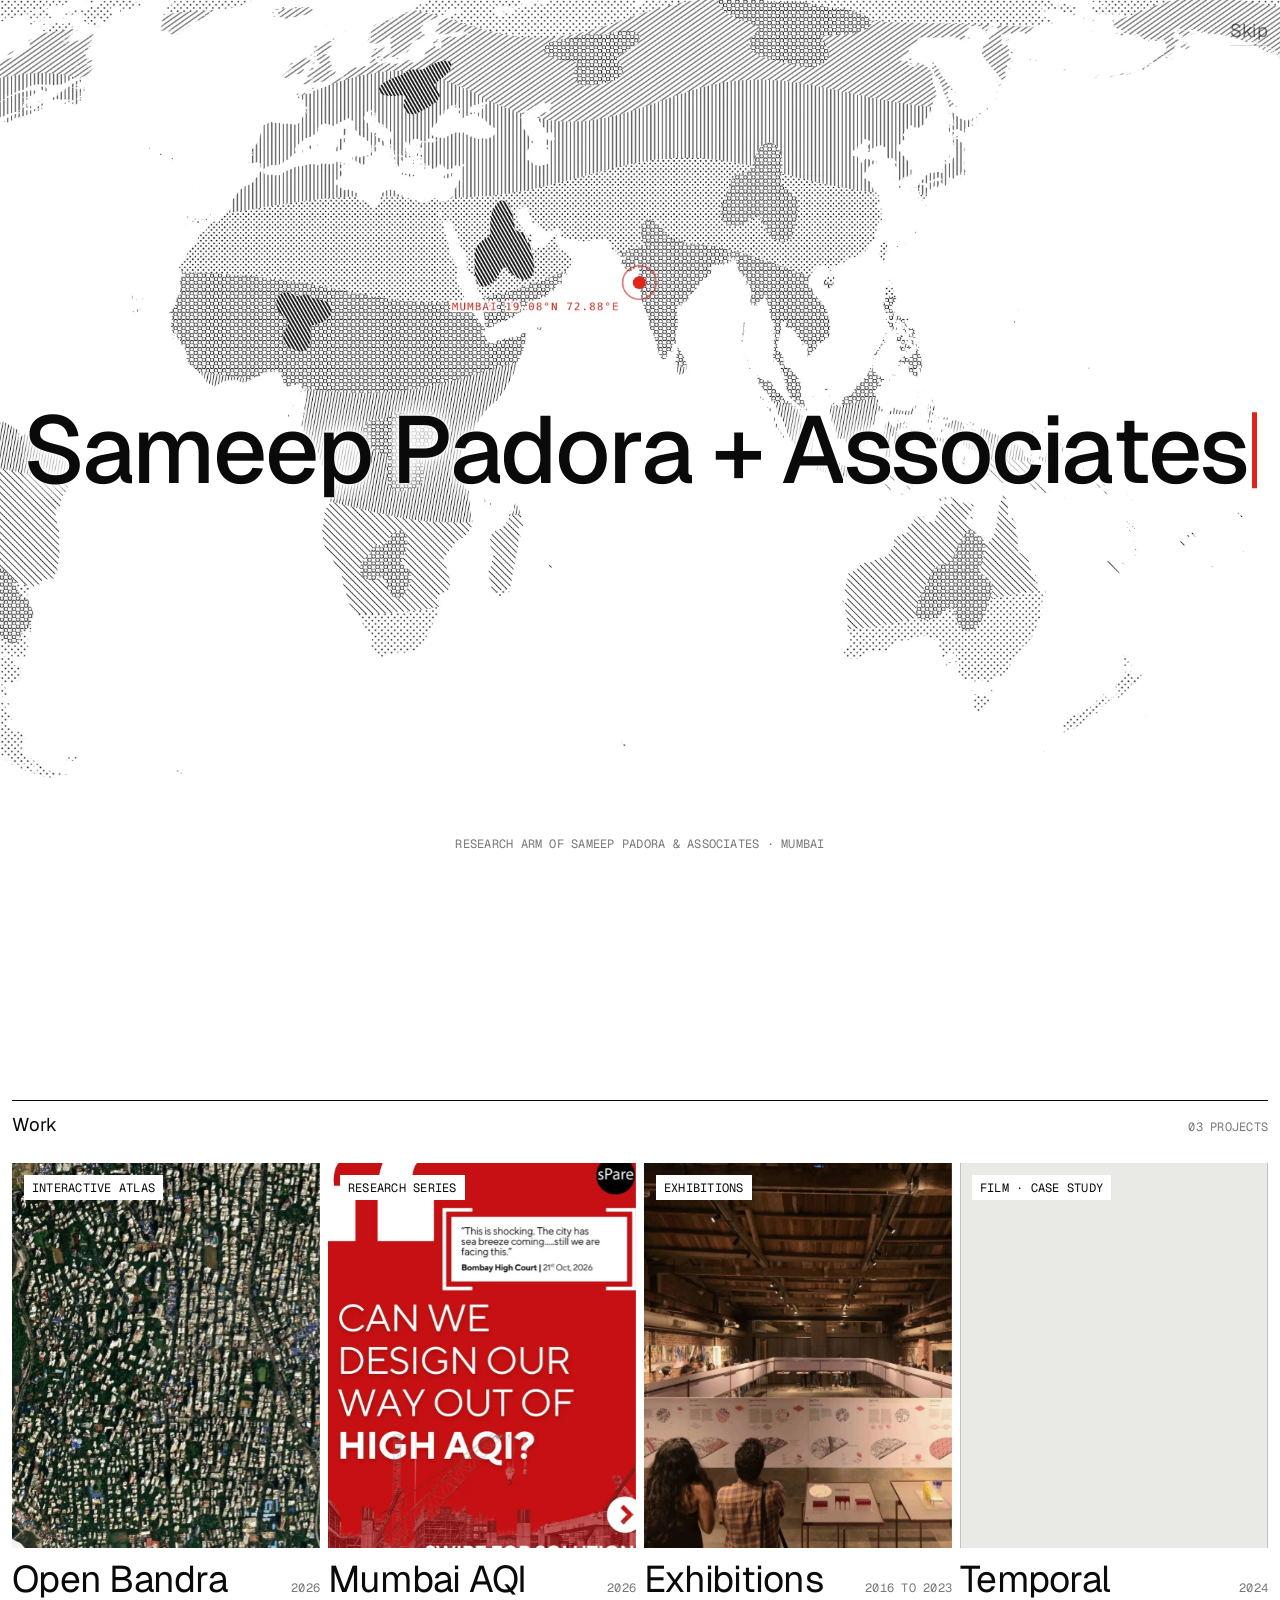
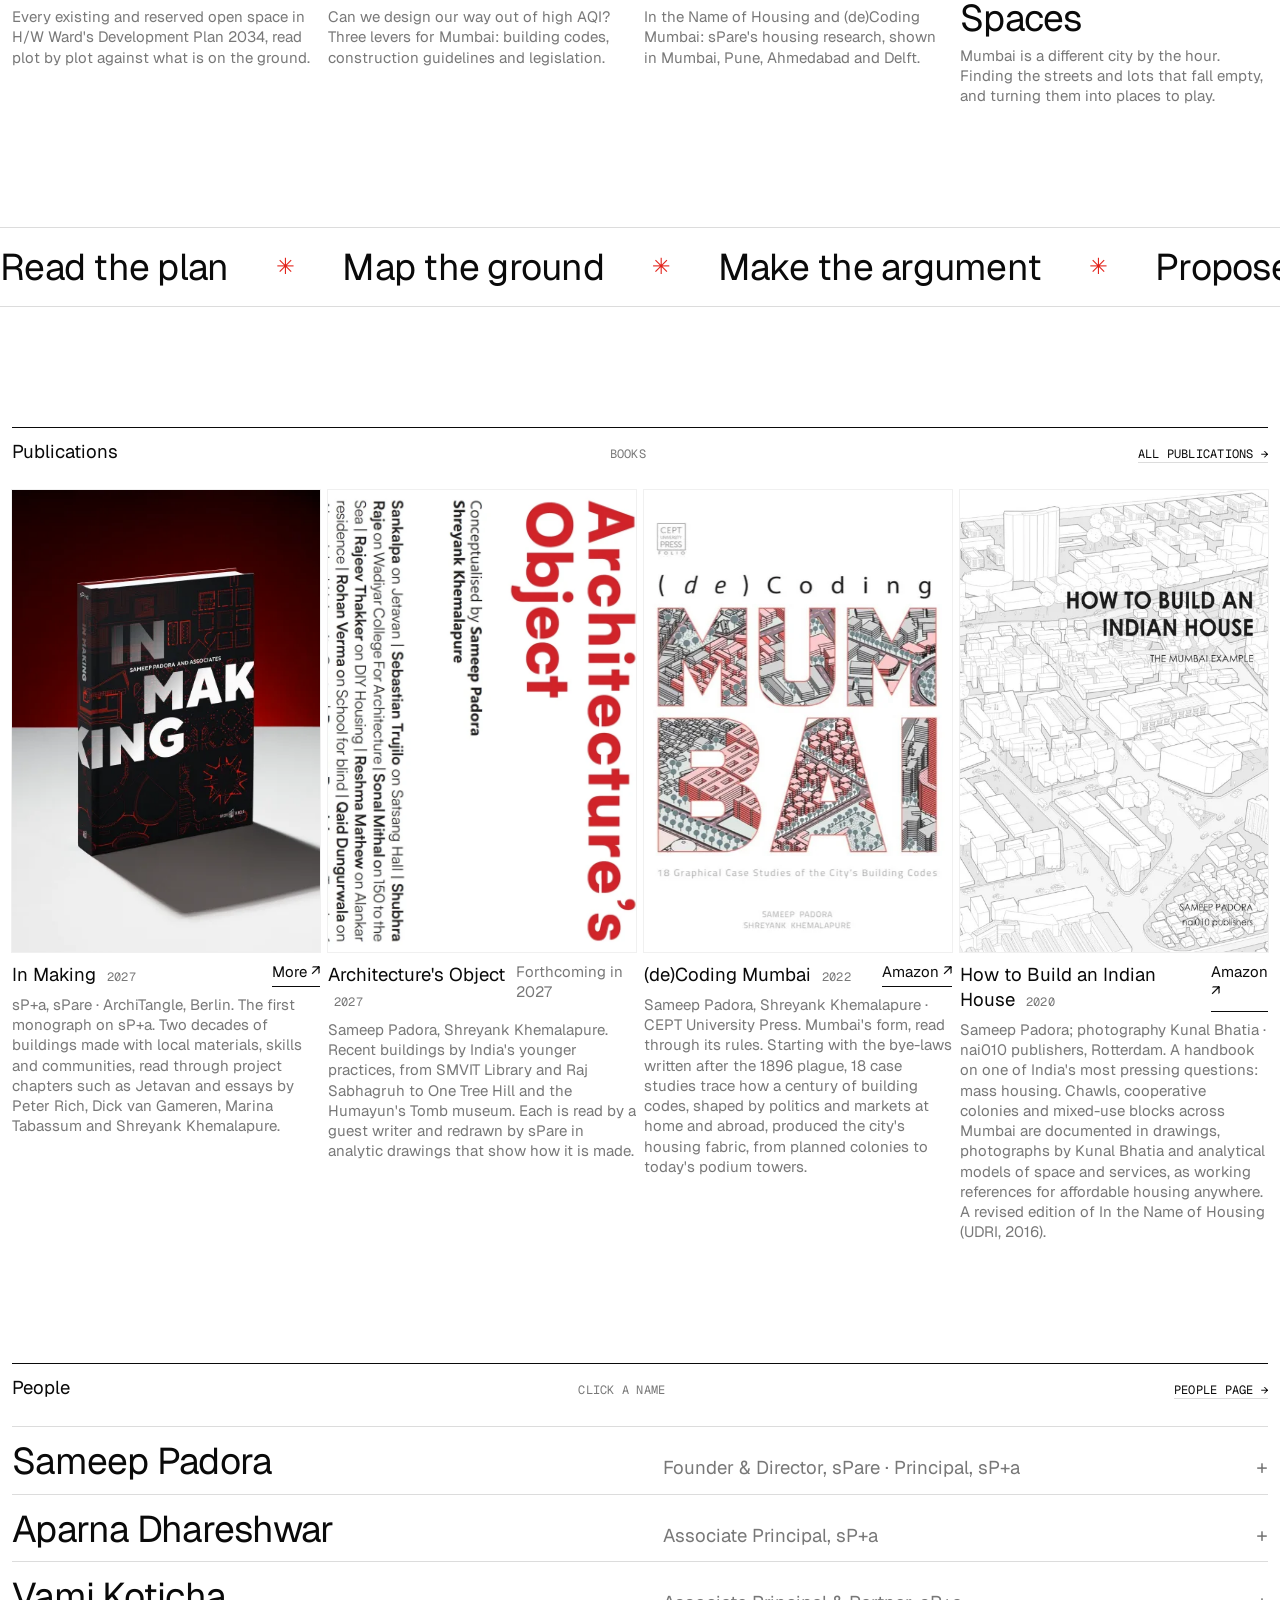
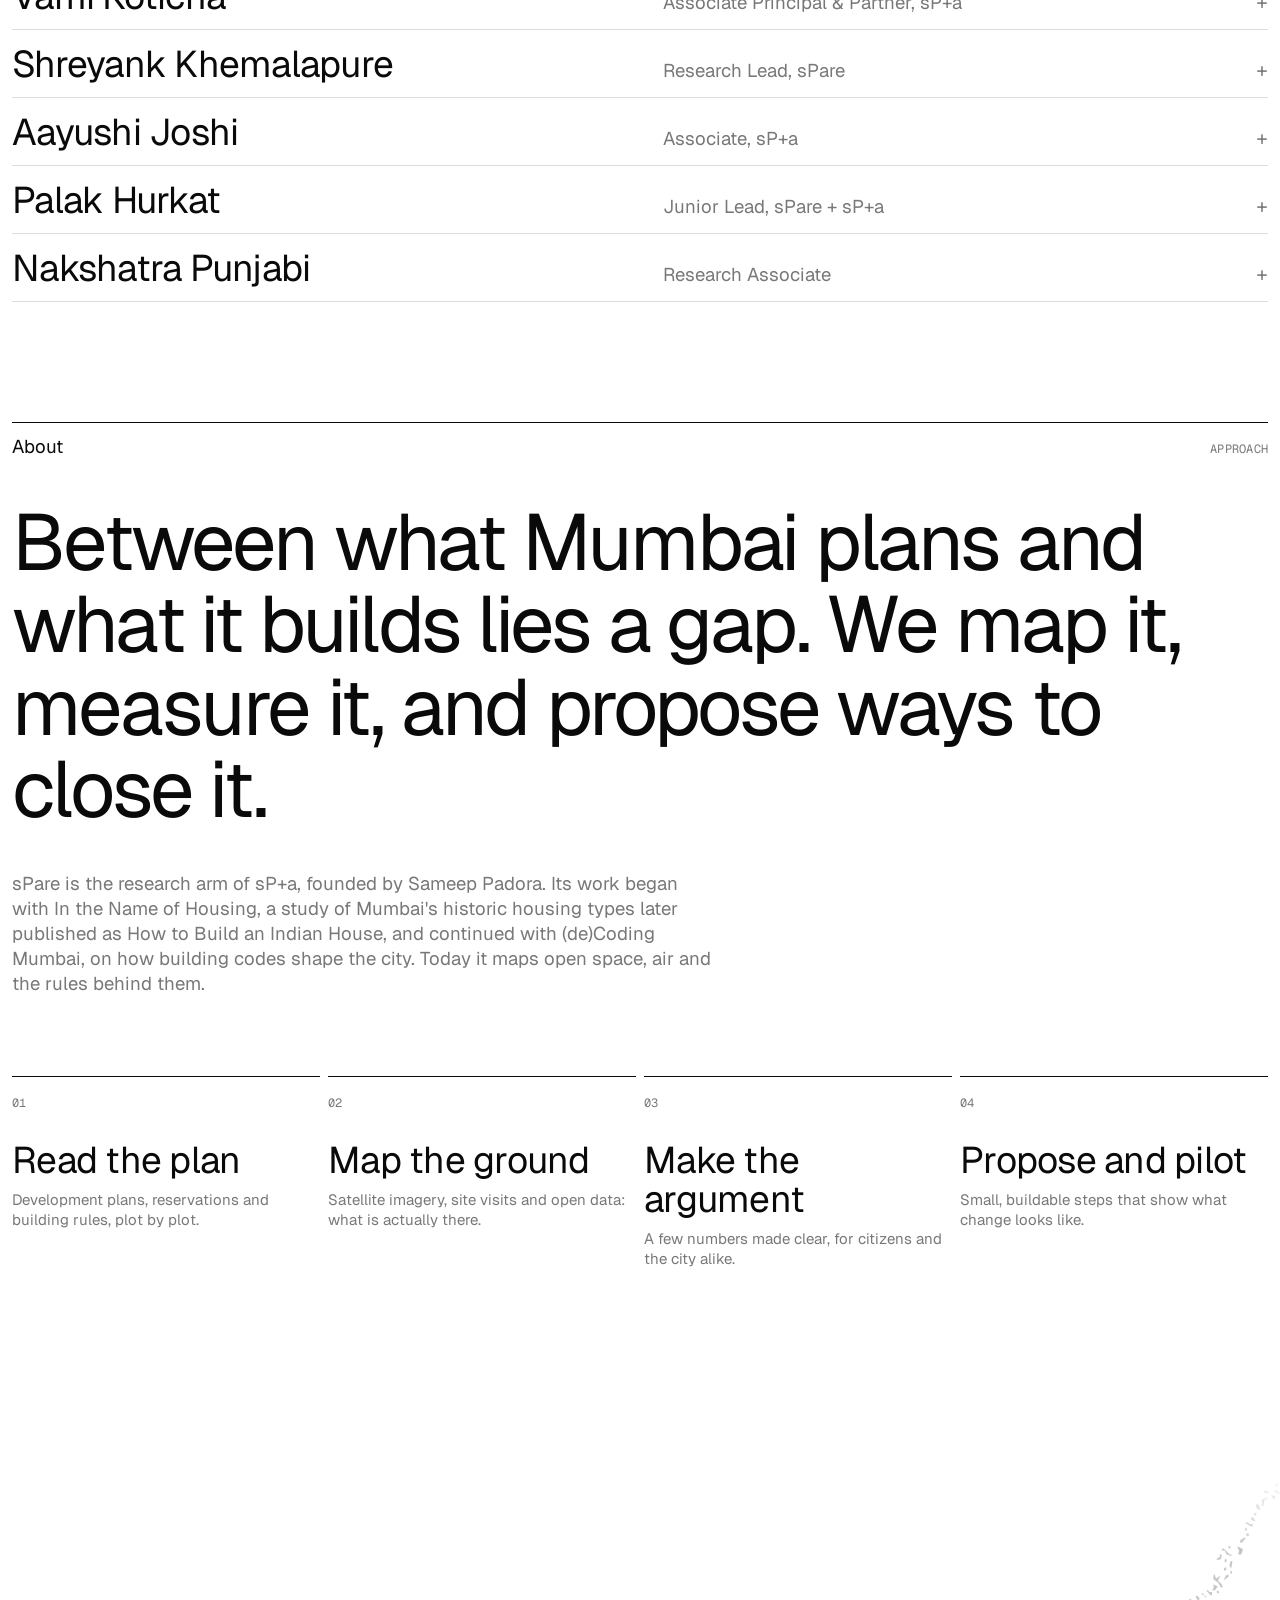
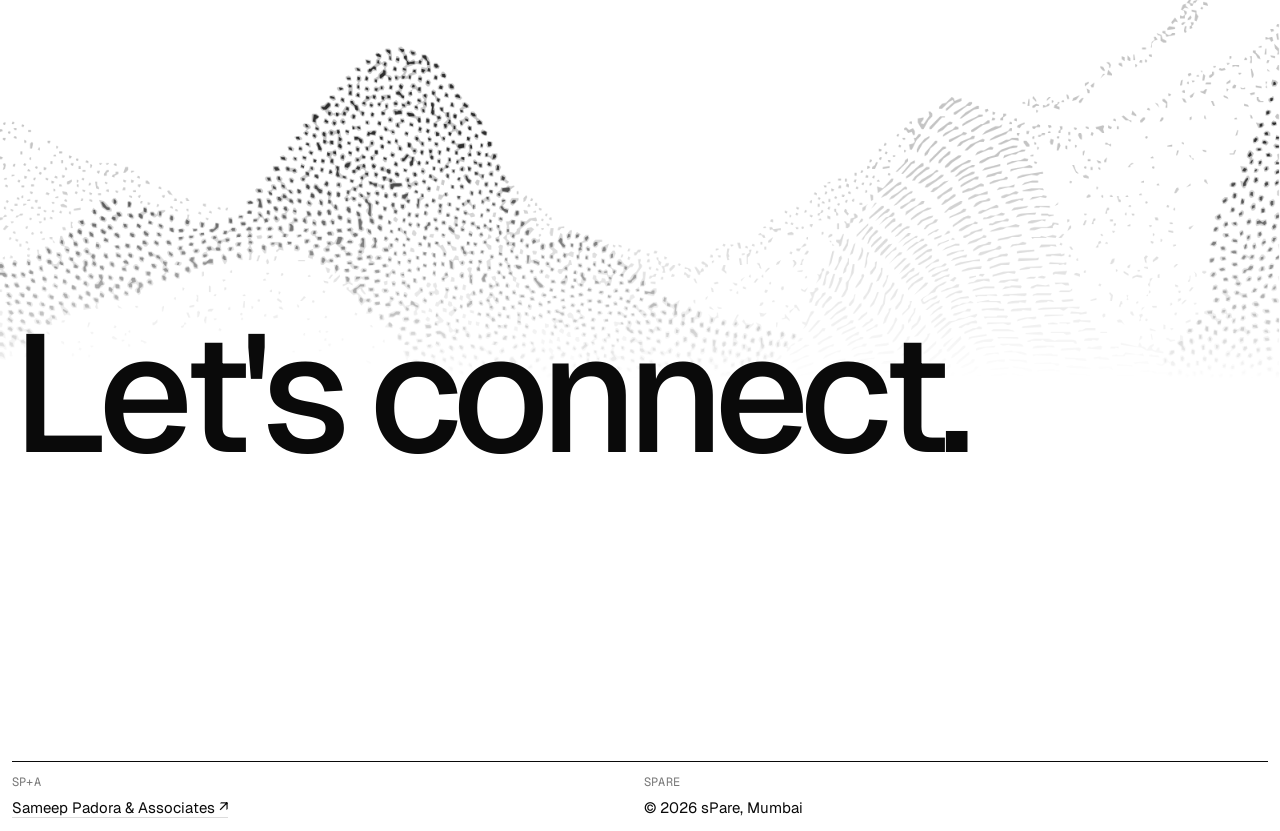
==== index.html @ 9af97c95 "Temporal Spaces + new About statement" ====
<!DOCTYPE html>
<html lang="en">
<head>
<meta charset="utf-8">
<meta name="viewport" content="width=device-width,initial-scale=1">
<title>sPare · Mumbai</title>
<meta name="description" content="sPare is the research arm of sP+a, founded by Sameep Padora. Its work began with In the Name of Housing, a study of Mumbai&#x27;s historic housing types later published as How to Build an Indian House, and continued with (de)Coding Mumbai, on how building codes shape the city. Today it maps open space, air and the rules behind them.">
<link rel="preconnect" href="https://fonts.googleapis.com"><link rel="preconnect" href="https://fonts.gstatic.com" crossorigin>
<link href="https://fonts.googleapis.com/css2?family=Geist:wght@400;500;700&family=Geist+Mono:wght@400&display=swap" rel="stylesheet">
<link rel="icon" href="img/favicon.png">
<link rel="stylesheet" href="site.css">
</head>
<body class="home">
<div id="intro" aria-hidden="true"><div class="in-art"><img data-src="img/pat/world.webp" alt=""></div><div class="nm" id="nm"><div class="nm-l"></div><p class="nm-c mono">&nbsp;</p></div><img class="in-logo" src="img/logo.svg" alt=""><p class="in-k mono">Research arm of Sameep Padora &amp; Associates · Mumbai</p><button class="in-skip mono" type="button">Skip</button></div>
<script>try{var r=document.referrer&&new URL(document.referrer);if(r&&r.host===location.host&&!/[?&]intro/.test(location.search))document.documentElement.classList.add("seen")}catch(e){}</script>
<div id="prog"></div>
<header id="hdr">
  <a class="logo" href="index.html?intro" aria-label="sPare home"><img src="img/logo.svg" alt="sPare"></a>
  <span class="clock" id="clock">Mumbai</span>
  <button class="mbtn mono" type="button" aria-expanded="false" aria-controls="mnav">Menu</button>
  <nav id="mnav"><a href="index.html#work">Work</a><a href="publications.html">Publications</a><a href="people.html">People</a><a href="index.html#about">About</a><a href="index.html#contact">Contact</a><a href="https://sp-arc.net" target="_blank" rel="noopener">Studio ↗</a></nav>
</header>

<section class="hero" id="hero" data-type>
  <div class="hero-art bw"><img src="img/pat/city.webp" alt="" aria-hidden="true" draggable="false"></div>
  <h1><span class="l"><span><b>sPare</b> is the research arm of Sameep Padora &amp; Associates.</span></span>
    <span class="l"><span><em>We map, measure and argue for the spaces Mumbai shares.</em></span></span></h1>
  <div class="meta mono"><span>Research · Mapping · Proposals</span><span>Bandra West, Mumbai</span><span>Scroll <span class="sc">↓</span></span></div>
</section>
<div class="bw pat strip"><img src="img/pat/hlines.webp" alt="" aria-hidden="true" draggable="false" loading="lazy" decoding="async"></div>
<section class="s" id="work">
  <div class="sh rv"><h2>Work</h2><span class="mono">03 projects</span></div>
  <div class="work w4">
    <a class="card rv" href="open-bandra.html" data-cursor="Open" data-title="Open Bandra">
      <div class="im"><img src="img/bandra.webp" alt="" loading="lazy"><span class="tag mono">Interactive atlas</span></div>
      <div class="ti"><h3>Open Bandra<span class="dot"></span></h3><span class="mono">2026</span></div>
      <p>Every existing and reserved open space in H/W Ward&#x27;s Development Plan 2034, read plot by plot against what is on the ground.</p></a>
    <a class="card rv" href="mumbai-aqi.html" data-cursor="Open" data-title="Mumbai AQI">
      <div class="im"><img src="img/aqi-card.webp" alt="" loading="lazy"><span class="tag mono">Research series</span></div>
      <div class="ti"><h3>Mumbai AQI<span class="dot"></span></h3><span class="mono">2026</span></div>
      <p>Can we design our way out of high AQI? Three levers for Mumbai: building codes, construction guidelines and legislation.</p></a>
    <a class="card rv" href="exhibitions.html" data-cursor="Open" data-title="Exhibitions">
      <div class="im"><img src="img/ex/ifbe-1.webp" alt="" loading="lazy"><span class="tag mono">Exhibitions</span></div>
      <div class="ti"><h3>Exhibitions<span class="dot"></span></h3><span class="mono">2016 to 2023</span></div>
      <p>In the Name of Housing and (de)Coding Mumbai: sPare&#x27;s housing research, shown in Mumbai, Pune, Ahmedabad and Delft.</p></a>
    <a class="card rv" href="temporal-spaces.html" data-cursor="Open" data-title="Temporal Spaces">
      <div class="im"><img src="https://i.ytimg.com/vi/cp0ZrKtVunI/maxresdefault.jpg" alt="" loading="lazy"><span class="tag mono">Film · Case study</span></div>
      <div class="ti"><h3>Temporal Spaces<span class="dot"></span></h3><span class="mono">2024</span></div>
      <p>Mumbai is a different city by the hour. Finding the streets and lots that fall empty, and turning them into places to play.</p></a>
  </div>
</section>
<div class="mq" aria-hidden="true"><div class="tr"><span>Read the plan</span><span>Map the ground</span><span>Make the argument</span><span>Propose and pilot</span><span>Open Bandra</span><span>Mumbai AQI</span><span>Read the plan</span><span>Map the ground</span><span>Make the argument</span><span>Propose and pilot</span><span>Open Bandra</span><span>Mumbai AQI</span></div></div>
<section class="s" id="publications">
  <div class="sh rv"><h2>Publications</h2><span class="mono">Books</span><a class="all mono" href="publications.html">All publications →</a></div>
  <div class="pubs">
    <div class="book rv"><button type="button" class="look" data-title="In Making" data-pages="[&quot;img/covers/im-in-6.webp&quot;, &quot;img/covers/im-in-3.webp&quot;, &quot;img/covers/im-in-10.webp&quot;, &quot;img/covers/im-in-1.webp&quot;, &quot;img/covers/im-in-9.webp&quot;, &quot;img/covers/im-in-7.webp&quot;, &quot;img/covers/im-in-4.webp&quot;, &quot;img/covers/im-in-8.webp&quot;]" data-caps="[&quot;Jetavan&quot;, &quot;Space as Agent of Change&quot;, &quot;Jetavan: the building&quot;, &quot;Peter Rich, Kindred Journeys&quot;, &quot;Jetavan: exploded axonometric&quot;, &quot;Jetavan: references and process&quot;, &quot;Marina Tabassum in conversation with Sameep Padora&quot;, &quot;Jetavan: roof and site&quot;]" data-cursor="Open"><div class="cv img" data-fb="&lt;div class=&quot;cv&quot;&gt;&lt;img class=&quot;cvpat&quot; src=&quot;img/pat/contours.webp&quot; alt=&quot;&quot;&gt;&lt;span class=&quot;mono&quot;&gt;2027&lt;/span&gt;&lt;b&gt;In Making&lt;/b&gt;&lt;span class=&quot;mono pubn&quot;&gt;ArchiTangle, Berlin&lt;/span&gt;&lt;/div&gt;"><img src="img/covers/inmaking.webp" alt="Cover of In Making" loading="lazy" referrerpolicy="no-referrer" onerror="this.parentNode.outerHTML=this.parentNode.dataset.fb"></div><span class="lk mono">Look inside</span></button>
      <div class="ti"><span class="bt">In Making <span class="mono">2027</span></span><a class="buy" href="https://architangle.com/book/in-making" target="_blank" rel="noopener">More ↗</a></div><p class="bd">sP+a, sPare · ArchiTangle, Berlin. The first monograph on sP+a. Two decades of buildings made with local materials, skills and communities, read through project chapters such as Jetavan and essays by Peter Rich, Dick van Gameren, Marina Tabassum and Shreyank Khemalapure.</p></div>
    <div class="book rv"><button type="button" class="look" data-title="Architecture&#x27;s Object" data-pages="[&quot;img/covers/ao-in-1.webp&quot;, &quot;img/covers/ao-in-2.webp&quot;, &quot;img/covers/ao-in-3.webp&quot;, &quot;img/covers/ao-in-4.webp&quot;, &quot;img/covers/ao-in-5.webp&quot;, &quot;img/covers/ao-in-6.webp&quot;, &quot;img/covers/ao-in-7.webp&quot;, &quot;img/covers/ao-in-8.webp&quot;]" data-caps="[&quot;Nazmi Anuar on SMVIT Library, Cadence Architects&quot;, &quot;Raj Sabhagruh: scale and ascension&quot;, &quot;Yogashaala: the timber&#x27;s length as structural logic&quot;, &quot;SMVIT Library: structure grid and deviations&quot;, &quot;Humayun&#x27;s Tomb museum: screens&quot;, &quot;BIC: assembled by walking&quot;, &quot;The Container: a section through the pavilion&quot;, &quot;Jetavan: rammed stone dust walls and tree courts&quot;]" data-cursor="Open"><div class="cv img" data-fb="&lt;div class=&quot;cv&quot;&gt;&lt;img class=&quot;cvpat&quot; src=&quot;img/pat/contours.webp&quot; alt=&quot;&quot;&gt;&lt;span class=&quot;mono&quot;&gt;2027&lt;/span&gt;&lt;b&gt;Architecture&amp;#x27;s Object&lt;/b&gt;&lt;span class=&quot;mono pubn&quot;&gt;&lt;/span&gt;&lt;/div&gt;"><img src="img/covers/ao.webp" alt="Cover of Architecture&#x27;s Object" loading="lazy" referrerpolicy="no-referrer" onerror="this.parentNode.outerHTML=this.parentNode.dataset.fb"></div><span class="lk mono">Look inside</span></button>
      <div class="ti"><span class="bt">Architecture&#x27;s Object <span class="mono">2027</span></span><span class="soft">Forthcoming in 2027</span></div><p class="bd">Sameep Padora, Shreyank Khemalapure. Recent buildings by India&#x27;s younger practices, from SMVIT Library and Raj Sabhagruh to One Tree Hill and the Humayun&#x27;s Tomb museum. Each is read by a guest writer and redrawn by sPare in analytic drawings that show how it is made.</p></div>
    <div class="book rv"><div class="cv img" data-fb="&lt;div class=&quot;cv&quot;&gt;&lt;img class=&quot;cvpat&quot; src=&quot;img/pat/contours.webp&quot; alt=&quot;&quot;&gt;&lt;span class=&quot;mono&quot;&gt;2022&lt;/span&gt;&lt;b&gt;(de)Coding Mumbai&lt;/b&gt;&lt;span class=&quot;mono pubn&quot;&gt;CEPT University Press&lt;/span&gt;&lt;/div&gt;"><img src="img/covers/decoding.webp" alt="Cover of (de)Coding Mumbai" loading="lazy" referrerpolicy="no-referrer" onerror="this.parentNode.outerHTML=this.parentNode.dataset.fb"></div>
      <div class="ti"><span class="bt">(de)Coding Mumbai <span class="mono">2022</span></span><a class="buy" href="https://www.amazon.in/Coding-Mumbai-Sameep-Padora/dp/B0CGMB4QV6" target="_blank" rel="noopener">Amazon ↗</a></div><p class="bd">Sameep Padora, Shreyank Khemalapure · CEPT University Press. Mumbai&#x27;s form, read through its rules. Starting with the bye-laws written after the 1896 plague, 18 case studies trace how a century of building codes, shaped by politics and markets at home and abroad, produced the city&#x27;s housing fabric, from planned colonies to today&#x27;s podium towers.</p></div>
    <div class="book rv"><div class="cv img" data-fb="&lt;div class=&quot;cv&quot;&gt;&lt;img class=&quot;cvpat&quot; src=&quot;img/pat/contours.webp&quot; alt=&quot;&quot;&gt;&lt;span class=&quot;mono&quot;&gt;2020&lt;/span&gt;&lt;b&gt;How to Build an Indian House&lt;/b&gt;&lt;span class=&quot;mono pubn&quot;&gt;nai010 publishers, Rotterdam&lt;/span&gt;&lt;/div&gt;"><img src="img/covers/htbaih.webp" alt="Cover of How to Build an Indian House" loading="lazy" referrerpolicy="no-referrer" onerror="this.parentNode.outerHTML=this.parentNode.dataset.fb"></div>
      <div class="ti"><span class="bt">How to Build an Indian House <span class="mono">2020</span></span><a class="buy" href="https://www.amazon.in/How-Build-Indian-House-Example/dp/9462085536" target="_blank" rel="noopener">Amazon ↗</a></div><p class="bd">Sameep Padora; photography Kunal Bhatia · nai010 publishers, Rotterdam. A handbook on one of India&#x27;s most pressing questions: mass housing. Chawls, cooperative colonies and mixed-use blocks across Mumbai are documented in drawings, photographs by Kunal Bhatia and analytical models of space and services, as working references for affordable housing anywhere. A revised edition of In the Name of Housing (UDRI, 2016).</p></div>
  </div>
</section>
<section class="s" id="people">
  <div class="sh rv"><h2>People</h2><span class="mono">Click a name</span><a class="all mono" href="people.html">People page →</a></div>
  <div class="people">
    <details class="pp rv"><summary><span class="nm">Sameep Padora</span><span class="role">Founder &amp; Director, sPare · Principal, sP+a</span><span class="pl mono">+</span></summary><div class="ppb"><div class="ppi"><img src="img/people/sameep.webp" alt="Sameep Padora" loading="lazy"></div><p>Sameep Padora founded sP+a in Mumbai in 2006 and sPare, its research arm, in 2017. Trained at the Academy of Architecture and Harvard GSD, he served as Dean of Architecture at CEPT University from 2023 to 2026. His work, recognised with the Beazley Design of the Year and Wallpaper* awards, explores frugal innovation and the regional in contemporary India.</p></div></details>
    <details class="pp rv"><summary><span class="nm">Aparna Dhareshwar</span><span class="role">Associate Principal, sP+a</span><span class="pl mono">+</span></summary><div class="ppb"><div class="ppi"><img src="img/people/aparna.webp" alt="Aparna Dhareshwar" loading="lazy"></div><p>Aparna Dhareshwar is an Associate Principal at sP+a, bringing over 25 years of experience across architecture, interiors and product design. Trained at the Academy of Architecture, she leads the studio&#x27;s operations, client relationships and delivery, and has steered award-winning projects including Jetavan, the Maya Somaiya Library and the National War Museum competition entry.</p></div></details>
    <details class="pp rv"><summary><span class="nm">Vami Koticha</span><span class="role">Associate Principal &amp; Partner, sP+a</span><span class="pl mono">+</span></summary><div class="ppb"><div class="ppi"><img src="img/people/vami.webp" alt="Vami Koticha" loading="lazy"></div><p>Vami Koticha is an Associate Principal and Partner at sP+a, leading design strategy across institutional, cultural, housing and masterplanning work. A graduate of KRVIA, she has shaped several of the studio&#x27;s best-known projects, from Jetavan to the Maya Somaiya Library. Her interests lie where computational design meets traditional typologies and local building methods.</p></div></details>
    <details class="pp rv"><summary><span class="nm">Shreyank Khemalapure</span><span class="role">Research Lead, sPare</span><span class="pl mono">+</span></summary><div class="ppb"><div class="ppi"><img src="img/people/shreyank.webp" alt="Shreyank Khemalapure" loading="lazy"></div><p>Shreyank Khemalapure leads research at sPare and is an Associate Professor at CEPT University. A graduate of the Berlage, TU Delft, he works across architectural theory, history and criticism, with a focus on housing and urbanism, from Mumbai&#x27;s housing to India&#x27;s second cities. He is co-author, with Sameep Padora, of (de)Coding Mumbai.</p></div></details>
    <details class="pp rv"><summary><span class="nm">Aayushi Joshi</span><span class="role">Associate, sP+a</span><span class="pl mono">+</span></summary><div class="ppb"><div class="ppi"><img src="img/people/aayushi.webp" alt="Aayushi Joshi" loading="lazy"></div><p>Aayushi Joshi is an Associate at sP+a, leading teams on commercial, residential and hospitality projects across India. She holds a master&#x27;s in Advanced Architectural Design from Columbia GSAPP. Before returning to the studio, she worked with Handel Architects and Barrett Architecture Studio in New York, and edited for GSAPP&#x27;s publications office.</p></div></details>
    <details class="pp rv"><summary><span class="nm">Palak Hurkat</span><span class="role">Junior Lead, sPare + sP+a</span><span class="pl mono">+</span></summary><div class="ppb"><div class="ppi"><img src="img/people/palak.webp" alt="Palak Hurkat" loading="lazy"></div><p>Palak Hurkat is an architect and urban researcher at sP+a, working at the intersection of design, publishing and public space. A CEPT University graduate with an exchange at TU Munich, she leads urban interventions through sPare and Bandra Collective. She is co-author of a forthcoming monograph on architect Hema Sankalia.</p></div></details>
    <details class="pp rv"><summary><span class="nm">Nakshatra Punjabi</span><span class="role">Research Associate</span><span class="pl mono">+</span></summary><div class="ppb"><div class="ppi"><img class="nopic" src="img/pat/vlines.webp" alt="" aria-hidden="true"></div><p>Nakshatra Punjabi is a Research Associate at sPare. A graduate of CEPT University&#x27;s Bachelor of Architecture programme, she is interested in how practices work: the processes, decisions and cultures that shape the making of architecture. She is currently working on In Making, the studio&#x27;s forthcoming monograph.</p></div></details>
  </div>
</section>
<section class="s about" id="about">
  <div class="sh rv"><h2>About</h2><span class="mono">Approach</span></div>
  <p class="st" id="st">Between what Mumbai plans and what it builds lies a gap. We map it, measure it, and propose ways to close it.</p>
  <p class="intro rv">sPare is the research arm of sP+a, founded by Sameep Padora. Its work began with In the Name of Housing, a study of Mumbai&#x27;s historic housing types later published as How to Build an Indian House, and continued with (de)Coding Mumbai, on how building codes shape the city. Today it maps open space, air and the rules behind them.</p>
  <div class="steps"><div class="step rv"><span class="mono n">01</span><h4>Read the plan</h4><p>Development plans, reservations and building rules, plot by plot.</p></div><div class="step rv"><span class="mono n">02</span><h4>Map the ground</h4><p>Satellite imagery, site visits and open data: what is actually there.</p></div><div class="step rv"><span class="mono n">03</span><h4>Make the argument</h4><p>A few numbers made clear, for citizens and the city alike.</p></div><div class="step rv"><span class="mono n">04</span><h4>Propose and pilot</h4><p>Small, buildable steps that show what change looks like.</p></div></div>
</section>

<div class="bw pat horizon"><img src="img/pat/ridge.webp" alt="" aria-hidden="true" draggable="false" loading="lazy" decoding="async"></div>
<footer id="contact">
  <a class="big" href="mailto:connect@sparemumbai.in">Let&#x27;s connect.</a>
  <div class="ct rv">
    <p class="ct-by">Always open to new conversations and collaborations on how our cities are planned, built and shared. Drop by the studio, or write to us.</p>
    <div class="ct-d">
      <a class="ct-mail" href="mailto:connect@sparemumbai.in">connect@sparemumbai.in</a>
      <a class="ct-ad" href="https://www.google.com/maps/search/?api=1&amp;query=Sameep+Padora+and+Associates+Pali+Hill+Bandra+Mumbai" target="_blank" rel="noopener"><span class="mono">Studio · Map ↗</span>22C, New Kantwadi Scheme, Off Perry Cross Road, Pali Hill, Bandra West, Mumbai 400050</a>
    </div>
  </div>
  <div class="cols">
    <div><span class="mono">sP+a</span><a href="https://sp-arc.net" target="_blank" rel="noopener">Sameep Padora &amp; Associates ↗</a></div>
    <div><span class="mono">sPare</span>© 2026 sPare, Mumbai</div>
  </div>
</footer>
<div id="ph" class="mono">Photo</div>
<script src="site.js"></script>
</body>
</html>
---- site.css ----
/* ---- sPare design system (draft 1) ---- */
:root{
  --paper:#ffffff; --ink:#0a0a0a; --mist:#cacfcb; --olive:#6d6e5e; --soft:rgba(10,10,10,.55); --rule:rgba(10,10,10,.14);
  --accent:#e3231b;
  --m:12px; --g:8px;                       /* page margin, gutter (tight, like Odama) */
  --t-xl:clamp(40px,6.2vw,96px);           /* statements */
  --t-l:clamp(26px,2.9vw,44px);            /* section / project titles */
  --t-m:clamp(17px,1.45vw,22px);           /* header + body large */
  --t-s:15px; --t-xs:12px;
}
*{box-sizing:border-box}html{scroll-behavior:smooth}
body{margin:0;background:var(--paper);color:var(--ink);font:400 var(--t-m)/1.35 Geist,ui-sans-serif,system-ui,sans-serif;-webkit-font-smoothing:antialiased}
a{color:inherit;text-decoration:none}
.mono{font-family:"Geist Mono",ui-monospace,monospace;font-size:var(--t-xs);letter-spacing:.02em;text-transform:uppercase}
::selection{background:var(--ink);color:var(--paper)}

/* header: Telha-style comma nav + live Mumbai clock */
header{position:fixed;inset:0 0 auto 0;z-index:20;display:grid;grid-template-columns:1fr auto 1fr;align-items:baseline;gap:var(--g);padding:var(--m) var(--m) 14px;font-size:var(--t-m);mix-blend-mode:difference;color:#fff}
header .logo{justify-self:start}
header nav a{transition:opacity .2s}header nav:hover a{opacity:.35}header nav a:hover{opacity:1}
header nav{justify-self:end}
header .clock{opacity:.6;font-variant-numeric:tabular-nums;justify-self:center}

/* hero statement */
.hero{min-height:100svh;display:flex;flex-direction:column;justify-content:flex-end;padding:120px var(--m) 28px}
.hero h1{margin:0;font-weight:400;font-size:var(--t-xl);line-height:1.02;letter-spacing:-.035em;max-width:16.5em}
.hero h1 .l{display:block;overflow:hidden}
.hero h1 .l span{display:inline-block;transform:translateY(105%);animation:up 1.1s cubic-bezier(.2,.7,.1,1) forwards}
.hero h1 em{font-style:normal;color:var(--olive)}
@keyframes up{to{transform:none}}
.hero .meta{display:flex;justify-content:space-between;margin-top:56px;padding-top:12px;border-top:1px solid var(--rule);color:var(--soft)}

/* texture band (sPare signature) */
.band{height:clamp(120px,18vw,240px);width:100%;display:block}

/* sections */
section.s{padding:0 var(--m) 120px}
.sh{display:flex;justify-content:space-between;align-items:baseline;padding:12px 0 18px;border-top:1px solid var(--ink);margin-bottom:var(--g)}
.sh h2{margin:0;font-weight:400;font-size:var(--t-m)}
.sh .mono{color:var(--soft)}

/* work: edge-to-edge 2-col image cards (Odama) */
.work{display:grid;grid-template-columns:1fr 1fr;gap:var(--g)}
.card{display:block}
.card .im{position:relative;aspect-ratio:4/5;overflow:hidden;background:var(--mist)}
.card .im img,.card .im canvas{position:absolute;inset:0;width:100%;height:100%;object-fit:cover;transition:transform 1.2s cubic-bezier(.2,.7,.1,1),filter .6s}
.card:hover .im img,.card:hover .im canvas{transform:scale(1.035)}
.card .im .tag{position:absolute;left:12px;top:12px;background:var(--paper);padding:5px 8px 4px}
.card .ti{display:flex;justify-content:space-between;align-items:baseline;gap:12px;padding:12px 0 0}
.card h3{margin:0;font-weight:400;font-size:var(--t-l);letter-spacing:-.02em;line-height:1.05}
.card .ti .mono{color:var(--soft);white-space:nowrap}
.card p{margin:8px 0 0;color:var(--soft);font-size:var(--t-s);max-width:34em}
.card .dot{display:inline-block;width:9px;height:9px;border-radius:50%;background:var(--accent);margin-left:10px;vertical-align:middle;transform:scale(0);transition:transform .3s}
.card:hover .dot{transform:scale(1)}

/* publications */
.pubs{display:grid;grid-template-columns:repeat(4,1fr);gap:var(--g)}
.book .cv{aspect-ratio:2/3;background:var(--mist);display:flex;flex-direction:column;justify-content:space-between;padding:16px;transition:background .4s}
.book:nth-child(2) .cv{background:#dcdcd2}.book:nth-child(3) .cv{background:#b9c0b4}
.book:hover .cv{background:var(--ink);color:var(--paper)}
.book .cv b{font-weight:400;font-size:var(--t-l);letter-spacing:-.02em;line-height:1.02}
.book .ti{padding-top:10px;display:flex;justify-content:space-between;gap:10px;font-size:var(--t-s)}
.book .buy{border-bottom:1px solid currentColor}
.book .buy:hover{color:var(--accent)}

/* people: list with photo following the cursor */
.people{border-top:1px solid var(--rule)}
.person{display:grid;grid-template-columns:1.2fr 1fr auto;gap:var(--g);padding:14px 0 12px;border-bottom:1px solid var(--rule);font-size:var(--t-l);letter-spacing:-.02em;line-height:1.1;transition:padding .3s,color .3s}
.person .role{color:var(--soft)}
.person .mono{align-self:center;color:var(--soft);letter-spacing:.02em}
.people:hover .person{color:rgba(10,10,10,.28)}.people .person:hover{color:var(--ink);padding-left:12px}
#ph{position:fixed;z-index:15;width:220px;aspect-ratio:4/5;pointer-events:none;background:var(--mist);opacity:0;transform:translate(-50%,-50%) scale(.92);transition:opacity .25s,transform .35s;display:grid;place-items:center;color:var(--soft)}
#ph.on{opacity:1;transform:translate(-50%,-50%) scale(1)}

/* about: statement + numbered approach (Telha) */
.about .st{font-size:var(--t-xl);line-height:1.04;letter-spacing:-.035em;margin:24px 0 80px;max-width:15em}
.steps{display:grid;grid-template-columns:repeat(4,1fr);gap:var(--g)}
.step{border-top:1px solid var(--ink);padding-top:12px}
.step .n{color:var(--soft)}
.step h4{margin:28px 0 10px;font-weight:400;font-size:var(--t-l);letter-spacing:-.02em;line-height:1.05}
.step p{margin:0;color:var(--soft);font-size:var(--t-s);max-width:22em}

/* footer: giant sign-off (Odama) */
footer{padding:0 var(--m) var(--m)}
.big{font-weight:500;font-size:clamp(80px,19vw,300px);line-height:.82;letter-spacing:-.065em;margin:0 0 40px;display:block;overflow:hidden}
.big:hover{color:var(--accent)}
footer .cols{display:grid;grid-template-columns:repeat(4,1fr);gap:var(--g);padding-top:12px;border-top:1px solid var(--ink);font-size:var(--t-s)}
footer .cols .mono{color:var(--soft);display:block;margin-bottom:8px}
footer .cols a{border-bottom:1px solid var(--rule)}footer .cols a:hover{border-color:var(--ink)}

.draft{position:fixed;right:var(--m);bottom:var(--m);z-index:30;background:var(--ink);color:var(--paper);padding:7px 10px 6px}
@media (max-width:820px){
  header{grid-template-columns:1fr auto}header nav{display:none}
  .work{grid-template-columns:1fr}.pubs{grid-template-columns:1fr 1fr}.steps{grid-template-columns:1fr 1fr;row-gap:40px}
  .person{grid-template-columns:1fr;gap:2px}.person .mono{display:none}
  footer .cols{grid-template-columns:1fr 1fr;row-gap:24px}
  .hero .meta{flex-direction:column;gap:6px}
}
@media (prefers-reduced-motion:reduce){.hero h1 .l span{animation:none;transform:none}}

/* ===== motion layer (draft 2) ===== */
#prog{position:fixed;left:0;top:0;height:2px;width:100%;background:var(--accent);transform-origin:0 50%;transform:scaleX(0);z-index:40}
header{transition:transform .5s cubic-bezier(.2,.7,.1,1)}header.hide{transform:translateY(-110%)}
.clock .c{animation:blink 1s steps(1) infinite}@keyframes blink{50%{opacity:0}}
/* typing hero */
.hero h1 .l span{transform:none;animation:none}
.hero h1 .l span.tw{display:inline;opacity:0}.hero h1 .l em{display:inline}.hero h1 .l span.tw.v{opacity:1}
.hero h1 .l span.cur{display:inline-block;transform:none;width:.06em;height:.82em;background:var(--accent);margin-left:.04em;vertical-align:-.06em;animation:blink .9s steps(1) infinite}
.hero .meta{opacity:0;transform:translateY(10px);transition:opacity .9s,transform .9s cubic-bezier(.2,.7,.1,1)}.hero.done .meta{opacity:1;transform:none}
.hero .meta .sc{display:inline-block;animation:bob 1.8s ease-in-out infinite}@keyframes bob{50%{transform:translateY(4px)}}
/* generic reveal */
.rv{opacity:0;transform:translateY(28px);transition:opacity 1s cubic-bezier(.2,.7,.1,1),transform 1.1s cubic-bezier(.2,.7,.1,1);transition-delay:var(--d,0s)}
.rv.in{opacity:1;transform:none}
.sh{border-top:0;position:relative}.sh::before{content:"";position:absolute;left:0;right:0;top:0;height:1px;background:var(--ink);transform:scaleX(0);transform-origin:0 50%;transition:transform 1.4s cubic-bezier(.65,0,.25,1)}
.sh.in::before{transform:scaleX(1)}
.step{border-top:0;position:relative}.step::before{content:"";position:absolute;left:0;right:0;top:0;height:1px;background:var(--ink);transform:scaleX(0);transform-origin:0 50%;transition:transform 1.2s cubic-bezier(.65,0,.25,1) var(--d,0s)}.step.in::before{transform:scaleX(1)}
.bw .band{clip-path:inset(0 100% 0 0);transition:clip-path 1.8s cubic-bezier(.65,0,.25,1)}.bw.in .band{clip-path:inset(0 0 0 0)}
/* image wipe + parallax */
.card .im{clip-path:inset(100% 0 0 0);transition:clip-path 1.4s cubic-bezier(.65,0,.25,1) var(--d,0s)}
.card.in .im{clip-path:inset(0 0 0 0)}
.card .im img,.card .im canvas{top:-8%;height:116%;will-change:transform}
.card h3{transition:transform .5s cubic-bezier(.2,.7,.1,1)}.card:hover h3{transform:translateX(10px)}
/* scrubbed statement */
.about .st .w{opacity:.14;transition:opacity .25s}.about .st .w.on{opacity:1}
/* book tilt */
.book{perspective:900px}.book .cv{transition:background .4s,transform .5s cubic-bezier(.2,.7,.1,1);transform-style:preserve-3d}
/* marquee */
.mq{overflow:hidden;border-top:1px solid var(--rule);border-bottom:1px solid var(--rule);padding:14px 0;margin:0 0 120px;white-space:nowrap}
.mq .tr{display:inline-flex;gap:48px;font-size:var(--t-l);letter-spacing:-.02em;animation:mq 38s linear infinite}
.mq .tr span::after{content:"✳";color:var(--accent);margin-left:48px;font-size:.6em;vertical-align:.25em}
@keyframes mq{to{transform:translateX(-50%)}}
/* footer letters */
.big .ch{display:inline-block;transform:translateY(100%);opacity:0;transition:transform 1s cubic-bezier(.2,.7,.1,1),opacity .8s;transition-delay:calc(var(--i)*35ms)}
.big.in .ch{transform:none;opacity:1}
.big:hover .ch{transform:translateY(-6%);transition-delay:calc(var(--i)*18ms)}
/* cursor */
#cur{position:fixed;left:0;top:0;z-index:60;width:12px;height:12px;border-radius:50%;background:var(--accent);pointer-events:none;transition:width .3s cubic-bezier(.2,.7,.1,1),height .3s cubic-bezier(.2,.7,.1,1),opacity .2s;display:grid;place-items:center}
#cur span{font:400 11px/1 "Geist Mono",monospace;text-transform:uppercase;color:#fff;opacity:0;transition:opacity .2s}
#cur.big{width:84px;height:84px}#cur.big span{opacity:1}#cur.link{width:34px;height:34px}
@media (hover:none){#cur{display:none}}
@media (prefers-reduced-motion:reduce){.bw .band,.rv,.card .im,.sh::before,.step::before,.big .ch, .ch{transition:none!important;opacity:1!important;transform:none!important;clip-path:none!important}.mq .tr{animation:none}.about .st .w{opacity:1}}

/* ===== draft 3 additions ===== */
body{cursor:none}a,button{cursor:none}@media (hover:none){body,a,button{cursor:auto}}
.hero h1 .l span.tw,.ph h1 span.tw{display:inline;opacity:0}.hero h1 .l span.tw.v,.ph h1 span.tw.v{opacity:1}
.ph h1 span.cur{display:inline-block;width:.06em;height:.8em;background:var(--accent);margin-left:.04em;vertical-align:-.04em;animation:blink .9s steps(1) infinite}
#pt{position:fixed;inset:0;z-index:70;background:var(--accent);transform:scaleY(0);transform-origin:50% 100%;pointer-events:none}
#pt.in{transform:scaleY(1);transition:transform .6s cubic-bezier(.65,0,.25,1)}
#pt.cover{transform:scaleY(1);transform-origin:50% 0}
#pt.cover.out{transform:scaleY(0);transition:transform .8s cubic-bezier(.65,0,.25,1) .1s}
#ph img{width:100%;height:100%;object-fit:cover;display:block}

/* project pages */
.ph{min-height:78svh;display:flex;flex-direction:column;justify-content:flex-end;padding:120px var(--m) 24px}
.ph .crumb{display:flex;gap:10px;color:var(--soft);margin-bottom:28px}
.ph .crumb a:hover{color:var(--ink)}
.ph h1{margin:0;font-weight:400;font-size:clamp(64px,13vw,210px);line-height:.86;letter-spacing:-.06em}
.ph .lede{margin:36px 0 0;font-size:var(--t-l);line-height:1.12;letter-spacing:-.02em;max-width:22em;color:var(--olive);opacity:0;transform:translateY(14px);transition:opacity 1s,transform 1s cubic-bezier(.2,.7,.1,1)}
.ph.done .lede{opacity:1;transform:none}
.facts{display:grid;grid-template-columns:repeat(4,1fr);gap:var(--g);padding:0 var(--m);margin-bottom:var(--g)}
.facts>div{border-top:1px solid var(--ink);padding-top:10px;font-size:var(--t-s)}
.facts .mono{display:block;color:var(--soft);margin-bottom:6px}
.full{position:relative;height:clamp(420px,72vh,820px);overflow:hidden;margin:0 var(--m);clip-path:inset(0 0 100% 0);transition:clip-path 1.6s cubic-bezier(.65,0,.25,1)}
.full.in{clip-path:inset(0 0 0 0)}
.full img,.full canvas{position:absolute;left:0;top:-8%;width:100%;height:116%;object-fit:cover}
.two{display:grid;grid-template-columns:1fr 2fr;gap:var(--g);padding:120px var(--m)}
.two .mono{color:var(--soft);padding-top:10px;border-top:1px solid var(--ink)}
.two p{margin:0;font-size:var(--t-l);line-height:1.15;letter-spacing:-.02em;max-width:24em}
.nums{display:grid;grid-template-columns:1fr 1fr;gap:var(--g);padding:0 var(--m) 120px}
.nums>div{border-top:1px solid var(--ink);padding-top:10px}
.nums b{display:block;font-weight:400;font-size:clamp(90px,15vw,240px);line-height:.9;letter-spacing:-.06em;margin:20px 0 10px;font-variant-numeric:tabular-nums}
.nums b small{font-size:.28em;letter-spacing:-.02em;margin-left:.15em}
.nums p{margin:0;color:var(--soft);font-size:var(--t-s);max-width:26em}
.nums>div:first-child b{color:var(--accent)}
.wards{border-top:1px solid var(--rule)}
.ward{display:grid;grid-template-columns:2fr 1fr 1fr auto;gap:var(--g);align-items:baseline;padding:16px 0 14px;border-bottom:1px solid var(--rule);font-size:var(--t-l);letter-spacing:-.02em;line-height:1.05;transition:padding .35s cubic-bezier(.2,.7,.1,1),color .3s}
.ward .mono{color:var(--soft)}
.ward .st{font-size:var(--t-s);letter-spacing:0}
.ward .st i{display:inline-block;width:8px;height:8px;border-radius:50%;background:var(--accent);margin-right:8px;vertical-align:1px;animation:pulse 1.6s ease-in-out infinite}
@keyframes pulse{50%{opacity:.25}}
.ward.soon{color:rgba(10,10,10,.3)}.ward.soon .st i{background:var(--mist);animation:none}
.wards:hover .ward{color:rgba(10,10,10,.28)}.wards .ward:not(.soon):hover{color:var(--ink);padding-left:14px}
.ward .go{font-size:var(--t-m)}
.chapters{display:grid;grid-template-columns:repeat(3,1fr);gap:var(--g)}
.chap{border-top:1px solid var(--ink);padding-top:10px}
.chap .im{aspect-ratio:1;background:var(--mist);margin:14px 0 12px;display:grid;place-items:center;color:var(--soft)}
.chap h4{margin:0 0 6px;font-weight:400;font-size:var(--t-l);letter-spacing:-.02em;line-height:1.05}
.chap p{margin:0;color:var(--soft);font-size:var(--t-s)}
.next{display:block;padding:24px var(--m) 140px;border-top:1px solid var(--ink);margin:0 var(--m)}
.next .mono{color:var(--soft)}
.next b{display:block;font-weight:400;font-size:clamp(48px,9vw,150px);line-height:.92;letter-spacing:-.05em;margin-top:14px;transition:transform .6s cubic-bezier(.2,.7,.1,1),color .3s}
.next:hover b{transform:translateX(24px);color:var(--accent)}
@media (max-width:820px){.facts{grid-template-columns:1fr 1fr;row-gap:18px}.two{grid-template-columns:1fr}.nums{grid-template-columns:1fr}.ward{grid-template-columns:1fr auto}.ward .mono{display:none}.chapters{grid-template-columns:1fr}header{grid-template-columns:auto 1fr auto}header nav{display:flex;gap:10px;font-size:14px}header .clock{display:none}}

/* ===== full site ===== */
.work.w3{grid-template-columns:repeat(3,1fr)}
.sh .all{margin-left:18px;color:var(--ink);border-bottom:1px solid var(--rule)}.sh .all:hover{border-color:var(--accent);color:var(--accent)}
.sh{gap:12px}.sh .mono:first-of-type{margin-left:auto}
.pubs{grid-template-columns:repeat(4,1fr)}.pubs.all{grid-template-columns:repeat(3,1fr);row-gap:56px}
.book .cv{gap:10px}.book .cv b{flex:1;display:flex;align-items:center}.book .pubn{opacity:.7;text-transform:none;letter-spacing:0}
.book .bd{margin:8px 0 0;color:var(--soft);font-size:var(--t-s);max-width:30em}
.book .soft{color:var(--soft)}
.book:nth-child(4n+2) .cv{background:#dcdcd2}.book:nth-child(4n+3) .cv{background:#b9c0b4}.book:nth-child(4n+4) .cv{background:#e6e2d6}
details.pp{border-bottom:1px solid var(--rule)}
details.pp summary{list-style:none;display:grid;grid-template-columns:1.1fr 1fr auto;gap:var(--g);align-items:baseline;padding:14px 0 12px;cursor:none;font-size:var(--t-l);letter-spacing:-.02em;line-height:1.1;transition:padding .35s cubic-bezier(.2,.7,.1,1),color .3s}
details.pp summary::-webkit-details-marker{display:none}
details.pp .role{color:var(--soft);font-size:var(--t-m);letter-spacing:0}
details.pp .pl{font-size:20px;transition:transform .4s cubic-bezier(.2,.7,.1,1);color:var(--soft)}
details.pp[open] .pl{transform:rotate(45deg);color:var(--accent)}
details.pp summary:hover{padding-left:12px}
details.pp p{margin:0 0 22px;max-width:44em;font-size:var(--t-m);line-height:1.45;color:var(--olive);animation:snapin .5s cubic-bezier(.2,.7,.1,1)}
.people{border-top:1px solid var(--rule)}
.about .intro{max-width:38em;font-size:var(--t-m);color:var(--soft);margin:-40px 0 80px}
.phases{display:grid;grid-template-columns:repeat(4,1fr);gap:var(--g)}
.phase{border-top:1px solid var(--ink);padding-top:12px}.phase .mono{color:var(--soft)}
.phase h4{margin:28px 0 10px;font-weight:400;font-size:var(--t-l);letter-spacing:-.02em}
.phase:nth-child(1) h4{color:var(--accent)}
.phase p{margin:0;color:var(--soft);font-size:var(--t-s);max-width:22em}
.cta{display:block;margin:0 var(--m) 120px;background:var(--ink);color:var(--paper);padding:28px 24px 34px;transition:background .4s}
.cta:hover{background:var(--accent)}.cta .mono{opacity:.6}
.cta b{display:block;font-weight:400;font-size:clamp(44px,8vw,130px);letter-spacing:-.05em;line-height:.95;margin-top:18px}
.levers{display:grid;grid-template-columns:repeat(3,1fr);gap:var(--g)}
.lever{border-top:1px solid var(--ink);padding-top:12px}.lever .mono{color:var(--soft)}
.lever h4{margin:24px 0 10px;font-weight:400;font-size:var(--t-l);letter-spacing:-.02em;color:var(--accent)}
.lever p{margin:0 0 18px;color:var(--soft);font-size:var(--t-s);max-width:28em;min-height:7em}
.lever img{width:100%;display:block;aspect-ratio:4/5;object-fit:cover;background:var(--mist)}
.slides{display:flex;gap:var(--g);overflow-x:auto;scroll-snap-type:x mandatory;padding-bottom:16px;scrollbar-width:thin}
.slide{flex:0 0 min(78vw,560px);margin:0;scroll-snap-align:start}
.slide img{width:100%;display:block;aspect-ratio:4/5;object-fit:cover;background:var(--mist)}
.slide figcaption{padding-top:10px;font-size:var(--t-s);color:var(--soft);max-width:34em}.slide figcaption b{color:var(--ink);font-weight:500;margin-right:6px}
.close{display:grid;grid-template-columns:1fr 1fr;gap:var(--g);align-items:end;padding:0 var(--m) 120px}
.close img{width:100%;aspect-ratio:4/5;object-fit:cover;display:block}
.close p{margin:0;font-size:var(--t-l);letter-spacing:-.02em;line-height:1.12;max-width:16em}
.exl{border-top:1px solid var(--rule)}
.ex{display:grid;grid-template-columns:90px 1.3fr 1fr;gap:var(--g);align-items:baseline;padding:16px 0 14px;border-bottom:1px solid var(--rule);transition:padding .35s cubic-bezier(.2,.7,.1,1)}
.ex:hover{padding-left:12px}
.ex .yr{color:var(--accent)}.ex .et{font-size:var(--t-l);letter-spacing:-.02em;line-height:1.08}.ex .ev{color:var(--soft)}
.ex p{grid-column:2/4;margin:4px 0 0;color:var(--soft);font-size:var(--t-s)}
.card .im canvas.band{position:absolute;inset:0;width:100%;height:116%;top:-8%}
.next{margin-bottom:0}
@media (max-width:980px){.work.w3{grid-template-columns:1fr 1fr}.pubs,.pubs.all{grid-template-columns:1fr 1fr}.phases,.levers{grid-template-columns:1fr 1fr}}
@media (max-width:620px){.work.w3,.pubs,.pubs.all,.phases,.levers,.close{grid-template-columns:1fr}.ex{grid-template-columns:60px 1fr}.ex .ev,.ex p{grid-column:2}details.pp summary{grid-template-columns:1fr auto}details.pp .role{grid-column:1}header nav{font-size:12px;gap:6px;flex-wrap:wrap;justify-content:flex-end}}

.big{padding-bottom:.1em}

/* ===== patterns: one strong graphic per page, quieter dividers ===== */
.pat{display:block;overflow:hidden;margin:0 var(--m)}
.pat img{display:block;width:100%;height:100%;object-fit:cover;user-select:none;-webkit-user-drag:none}
.bw.pat img{clip-path:inset(0 100% 0 0);transition:clip-path 1.8s cubic-bezier(.65,0,.25,1)}
.bw.pat.in img{clip-path:inset(0 0 0 0)}
.pat.strip{height:clamp(110px,14vw,200px);margin-bottom:var(--g)}
.pat.strip img{opacity:.5}
.pat.strip.thin{height:clamp(80px,9vw,130px)}
.pat.horizon{height:clamp(200px,30vw,440px);margin-top:40px}
.pat.horizon img{object-fit:cover;object-position:50% 70%;opacity:.8}
/* hero: type left, cityscape right */
.hero{display:grid;grid-template-columns:minmax(0,7fr) minmax(0,5fr);grid-template-rows:1fr auto;column-gap:var(--g);align-items:end}
.hero h1{grid-column:1;grid-row:1;align-self:end;font-size:clamp(36px,4.6vw,76px)}
.hero .meta{grid-column:1/3;grid-row:2}
.hero-art{grid-column:2;grid-row:1;align-self:stretch;position:relative;overflow:hidden;min-height:56vh;margin-top:-40px}
.hero-art img{position:absolute;inset:0;width:100%;height:100%;object-fit:cover;object-position:50% 100%;clip-path:inset(100% 0 0 0);transition:clip-path 2s cubic-bezier(.65,0,.25,1) .3s}
.hero-art.in img{clip-path:inset(0 0 0 0)}
.card .im img.patimg{object-fit:cover;background:var(--paper)}
@media (max-width:820px){.hero{grid-template-columns:1fr;grid-template-rows:auto auto auto}.hero-art{grid-column:1;grid-row:1;min-height:42vh;margin:0 0 24px}.hero h1{grid-row:2}.hero .meta{grid-column:1;grid-row:3}}
@media (prefers-reduced-motion:reduce){.bw.pat img,.hero-art img{clip-path:none!important;transition:none}}
.hero h1{padding-right:clamp(12px,2vw,32px)}

/* ===== v5: patterns dissolve into the paper (no boxes) ===== */
.pat{margin:0}
.pat.strip{height:clamp(120px,15vw,220px);margin:0 0 var(--g)}
.pat.strip img{opacity:.55;-webkit-mask-image:radial-gradient(ellipse 52% 50% at 50% 50%,#000 30%,transparent 100%);mask-image:radial-gradient(ellipse 52% 50% at 50% 50%,#000 30%,transparent 100%)}
.pat.horizon{height:auto;margin:60px 0 calc(-1 * clamp(40px,7vw,110px));position:relative;z-index:0}
.pat.horizon img{height:auto;object-fit:contain;opacity:.85;-webkit-mask-image:linear-gradient(to bottom,#000 70%,transparent 100%);mask-image:linear-gradient(to bottom,#000 70%,transparent 100%)}
footer{position:relative;z-index:1}
.hero-art{margin-top:0;min-height:60vh}
.hero-art img{object-position:60% 100%;-webkit-mask-image:linear-gradient(to right,transparent 0,#000 30%),linear-gradient(to top,transparent 0,#000 22%);-webkit-mask-composite:source-in;mask-image:linear-gradient(to right,transparent 0,#000 30%),linear-gradient(to top,transparent 0,#000 22%);mask-composite:intersect}
.ph{position:relative;overflow:hidden}
.ph>*:not(.ph-art){position:relative;z-index:1}
.ph-art{position:absolute;right:0;top:0;bottom:0;width:min(56vw,860px);z-index:0;pointer-events:none}
.ph-art img{width:100%;height:100%;object-fit:cover;object-position:50% 40%;opacity:.7;clip-path:inset(0 0 0 100%);transition:clip-path 2s cubic-bezier(.65,0,.25,1) .2s;
  -webkit-mask-image:radial-gradient(ellipse 70% 62% at 62% 46%,#000 35%,transparent 100%);mask-image:radial-gradient(ellipse 70% 62% at 62% 46%,#000 35%,transparent 100%)}
.ph-art.in img{clip-path:inset(0 0 0 0)}
/* covers */
.book .cv.img{background:none;padding:0;display:block;aspect-ratio:2/3;overflow:hidden}
.book .cv.img img{width:100%;height:100%;object-fit:contain;object-position:50% 100%;display:block;filter:drop-shadow(0 18px 24px rgba(10,10,10,.14));transition:transform .6s cubic-bezier(.2,.7,.1,1)}
.book:hover .cv.img{background:none}.book:hover .cv.img img{transform:translateY(-6px)}
.book .cv{position:relative;overflow:hidden}.book .cv .cvpat{position:absolute;inset:0;width:100%;height:100%;object-fit:cover;opacity:.35;z-index:0}
.book .cv>*:not(.cvpat){position:relative;z-index:1}
.book:hover .cv:not(.img) .cvpat{filter:invert(1);opacity:.25}
.book .ti .bt{font-size:var(--t-m)}.book .ti .bt .mono{color:var(--soft);margin-left:6px}
/* page transition: paper sheet, the destination's name, a red line */
#pt{background:var(--paper);transform:none;opacity:0;visibility:hidden;display:flex;flex-direction:column;justify-content:flex-end;padding:var(--m) var(--m) 28px;transition:opacity .35s ease,visibility 0s .35s}
#pt.in{opacity:1;visibility:visible;transition:opacity .3s ease}
#pt .pt-pat{position:absolute;inset:0;overflow:hidden}
#pt .pt-pat img{position:absolute;right:0;top:0;width:60%;height:100%;object-fit:cover;opacity:.5;clip-path:inset(0 100% 0 0);transition:clip-path .9s cubic-bezier(.65,0,.25,1);
  -webkit-mask-image:radial-gradient(ellipse 70% 60% at 60% 45%,#000 30%,transparent 100%);mask-image:radial-gradient(ellipse 70% 60% at 60% 45%,#000 30%,transparent 100%)}
#pt.in .pt-pat img{clip-path:inset(0 0 0 0)}
#pt .pt-k{position:relative;color:var(--soft);margin-bottom:14px}
#pt .pt-h{position:relative;font-size:clamp(56px,11vw,190px);line-height:.88;letter-spacing:-.06em;overflow:hidden}
#pt .pt-h span{display:inline-block;transform:translateY(105%);transition:transform .7s cubic-bezier(.2,.7,.1,1)}
#pt.in .pt-h span{transform:none}
#pt .pt-bar{position:relative;display:block;height:2px;background:var(--accent);margin-top:22px;transform:scaleX(0);transform-origin:0 50%}
#pt.in .pt-bar{transform:scaleX(1);transition:transform .75s cubic-bezier(.65,0,.25,1) .1s}
#pt.lift{opacity:1;visibility:visible;transform:translateY(-100%);transition:transform .8s cubic-bezier(.65,0,.25,1) .15s}
#pt.hold{opacity:1;visibility:visible;transition:none}#pt.hold .pt-pat img{clip-path:none}#pt.hold .pt-h span{transform:none;transition:none}#pt.hold .pt-bar{transform:scaleX(1)}
.pat.horizon{margin:80px 0 calc(-1 * clamp(30px,5vw,80px));max-height:min(46vw,520px);overflow:hidden}
.pat.horizon img{-webkit-mask-image:linear-gradient(to bottom,transparent 0,#000 18%,#000 62%,transparent 100%);mask-image:linear-gradient(to bottom,transparent 0,#000 18%,#000 62%,transparent 100%)}
#pt .pt-pat img{width:46%;opacity:.4}
.pat.horizon{-webkit-mask-image:linear-gradient(to bottom,transparent 0,#000 15%,#000 55%,transparent 98%);mask-image:linear-gradient(to bottom,transparent 0,#000 15%,#000 55%,transparent 98%)}
.pat.horizon img{-webkit-mask-image:none;mask-image:none}
.book .cv.img.fail{background:var(--mist)}

/* ===== photos ===== */
.ppb{display:grid;grid-template-columns:minmax(0,220px) 1fr;gap:28px;padding:4px 0 26px;align-items:start}
.ppb p{margin:0!important}
.ppi{aspect-ratio:4/5;overflow:hidden;background:var(--mist)}
.ppi img{width:100%;height:100%;object-fit:cover;display:block;filter:grayscale(1) contrast(1.02)}
.ppi img.nopic{opacity:.35;filter:none}
#ph img{filter:grayscale(1)}
.ex.has{padding-bottom:22px}
.exg{grid-column:2/4;display:flex;gap:var(--g);overflow-x:auto;margin-top:16px;scroll-snap-type:x mandatory;scrollbar-width:thin}
.exg img{height:clamp(200px,24vw,340px);width:auto;display:block;scroll-snap-align:start;flex:none}
.card .im img[src*="/ex/"]{filter:grayscale(.2)}
@media (max-width:620px){.ppb{grid-template-columns:1fr}.ppi{max-width:240px}.exg{grid-column:1/3}}

/* ===== logo + landing ===== */
header{mix-blend-mode:normal;color:var(--ink)}
header .logo{display:block;width:40px;height:40px;transition:transform .5s cubic-bezier(.2,.7,.1,1)}
header .logo img{width:100%;height:100%;display:block}
header .logo:hover{transform:rotate(-12deg) scale(1.06)}
header{align-items:center;padding-top:10px}
#intro{position:fixed;inset:0;z-index:80;background:var(--paper);display:grid;place-items:center;cursor:none}
#intro .in-art{position:absolute;inset:0;overflow:hidden}
#intro .in-art img{position:absolute;left:50%;top:50%;width:min(64vw,760px);height:auto;transform:translate(-50%,-50%);opacity:.22;clip-path:circle(0% at 50% 50%);animation:inArt 2.2s cubic-bezier(.65,0,.25,1) .5s forwards;
  -webkit-mask-image:radial-gradient(ellipse 50% 50% at 50% 50%,#000 25%,transparent 75%);mask-image:radial-gradient(ellipse 50% 50% at 50% 50%,#000 25%,transparent 75%)}
@keyframes inArt{to{clip-path:circle(75% at 50% 50%)}}
#intro .in-logo{position:relative;width:clamp(140px,18vw,240px);height:auto;transform:scale(.6);opacity:0;animation:inLogo 1.1s cubic-bezier(.2,.7,.1,1) .15s forwards}
@keyframes inLogo{to{transform:none;opacity:1}}
#intro .in-k{position:absolute;bottom:36px;left:0;right:0;text-align:center;color:var(--soft);opacity:0;animation:inK .8s ease 1.4s forwards}
@keyframes inK{to{opacity:1}}
#intro .in-skip{all:unset;cursor:none;position:absolute;top:18px;right:var(--m);color:var(--soft);border-bottom:1px solid var(--rule);padding-bottom:2px}
#intro .in-skip:hover{color:var(--ink)}
#intro.out{background:transparent;pointer-events:none;transition:background .6s ease .45s}
#intro.out .in-art,#intro.out .in-k,#intro.out .in-skip{opacity:0;transition:opacity .4s ease}
#intro.out .in-logo{transition:transform .9s cubic-bezier(.65,0,.25,1)}
html.seen #intro{display:none}
@media (prefers-reduced-motion:reduce){#intro{display:none}}

/* v8: quieter hero art, plain nav */
header nav{display:flex;gap:clamp(16px,2vw,30px)}
.hero h1 b{font-weight:700;letter-spacing:-.045em}
.hero-art img{opacity:.38;object-position:70% 100%;
  -webkit-mask-image:radial-gradient(ellipse 62% 58% at 68% 62%,#000 22%,transparent 78%);mask-image:radial-gradient(ellipse 62% 58% at 68% 62%,#000 22%,transparent 78%);-webkit-mask-composite:source-over;mask-composite:add}
header{grid-template-columns:1fr auto 1fr;align-items:center}
header nav a{white-space:nowrap}
header .clock{justify-self:center}
header nav{justify-self:end;align-items:center}
header{display:flex;justify-content:space-between;background:linear-gradient(var(--paper) 60%,rgba(255,255,255,0))}
header .clock{position:absolute;left:50%;transform:translateX(-50%)}
@media (max-width:980px){header .clock{display:none}}
header nav{gap:clamp(14px,1.6vw,24px)}@media (max-width:1280px){header .clock{display:none}}
.ins{display:grid;grid-template-columns:1fr 1fr;gap:var(--g)}
.ins img{width:100%;display:block;background:#fff}
@media (max-width:620px){.ins{grid-template-columns:1fr}}
.ins.spreads{display:flex;grid-template-columns:none;overflow-x:auto;scroll-snap-type:x mandatory;padding-bottom:14px;scrollbar-width:thin}
.ins.spreads img{flex:0 0 min(86vw,1100px);width:min(86vw,1100px);scroll-snap-align:start;box-shadow:0 1px 0 var(--rule)}

/* ===== v9: white ground ===== */
:root{--paper:#ffffff;--mist:#e9e9e6}
body,#intro,#pt{background:#fff}
header{background:linear-gradient(#fff 60%,rgba(255,255,255,0))}
.book .cv.img img{filter:none;box-shadow:0 1px 0 rgba(0,0,0,.06),0 18px 30px -18px rgba(0,0,0,.28)}
.book .cv.img{overflow:visible}

/* ===== book viewer ===== */
button.look{all:unset;display:block;position:relative;cursor:none;width:100%}
button.look .lk{position:absolute;left:0;bottom:-2px;transform:translateY(100%);opacity:0;transition:opacity .3s,transform .4s cubic-bezier(.2,.7,.1,1);color:var(--accent);padding-top:6px}
button.look:hover .lk,button.look:focus-visible .lk{opacity:1;transform:translateY(calc(100% + 4px))}
button.look:hover .cv.img img{transform:translateY(-8px) rotate(-1.2deg)}
#bv{position:fixed;inset:0;z-index:75;background:#fff;display:grid;grid-template-rows:auto 1fr auto;opacity:0;visibility:hidden;transition:opacity .45s ease,visibility 0s .45s}
#bv.on{opacity:1;visibility:visible;transition:opacity .45s ease}
#bv .bh{display:flex;justify-content:space-between;align-items:baseline;padding:18px var(--m) 10px;border-bottom:1px solid var(--rule)}
#bv .bh b{font-weight:400;font-size:var(--t-m)}#bv .bh .mono{color:var(--soft)}
#bv .x{all:unset;cursor:none;font-size:22px;line-height:1;padding:4px 6px;margin-left:18px}
#bv .x:hover{color:var(--accent)}
#bv .tr{display:flex;overflow-x:auto;scroll-snap-type:x mandatory;scrollbar-width:none;align-items:center}
#bv .tr::-webkit-scrollbar{display:none}
#bv .sl{flex:0 0 100%;height:100%;scroll-snap-align:center;display:grid;place-items:center;padding:3vh 6vw}
#bv .sl img{max-width:100%;max-height:100%;width:auto;height:auto;object-fit:contain;box-shadow:0 0 0 1px rgba(0,0,0,.06),0 24px 60px -30px rgba(0,0,0,.35);opacity:0;transform:translateY(12px) scale(.985);transition:opacity .6s ease,transform .8s cubic-bezier(.2,.7,.1,1)}
#bv .sl.seen img{opacity:1;transform:none}
#bv .bf{display:flex;justify-content:space-between;align-items:center;gap:20px;padding:12px var(--m) 18px;border-top:1px solid var(--rule)}
#bv .cap{color:var(--soft);font-size:var(--t-s)}
#bv .nav{display:flex;gap:6px;align-items:center}
#bv .nav button{all:unset;cursor:none;width:44px;height:44px;display:grid;place-items:center;border:1px solid var(--rule);border-radius:50%;font-size:18px;transition:background .25s,color .25s,border-color .25s}
#bv .nav button:hover{background:var(--ink);color:#fff;border-color:var(--ink)}
#bv .ct{min-width:64px;text-align:center;font-variant-numeric:tabular-nums}
#bv .bar{position:absolute;left:0;right:0;bottom:0;height:2px;background:var(--rule)}#bv .bar i{display:block;height:100%;background:var(--accent);transition:width .4s ease}
html.bv-open{overflow:hidden}
button.look .lk{left:12px;top:12px;bottom:auto;transform:translateY(-4px);background:var(--ink);color:#fff;padding:7px 10px 6px;z-index:2}
button.look:hover .lk,button.look:focus-visible .lk{transform:none}
button.look .lk::before{content:"";display:inline-block;width:7px;height:7px;border-radius:50%;background:var(--accent);margin-right:8px;vertical-align:1px}
.book .cv.img + .lk{}
#bv .tr{min-height:0}
#bv .sl{min-height:0;padding:28px 5vw}
#bv .sl img{max-height:calc(100vh - 190px)}
/* aligned covers: one box, one baseline */
.book .cv.img{aspect-ratio:2/3;overflow:hidden;background:#f3f3f1}
.book .cv.img img{width:100%;height:100%;object-fit:cover;object-position:50% 50%;box-shadow:none}
button.look:hover .cv.img img{transform:scale(1.03)}
.book:hover .cv.img img{transform:scale(1.03)}
.book .cv.img{box-shadow:0 0 0 1px rgba(0,0,0,.06)}
.pubs{align-items:start}
#cur span{direction:ltr;unicode-bidi:isolate}
#cur span{display:none!important}
#cur::after{content:attr(data-l);font:400 11px/1 "Geist Mono",monospace;letter-spacing:.06em;text-transform:uppercase;color:#fff;opacity:0;transition:opacity .2s;white-space:nowrap}
#cur.big::after{opacity:1}

/* ===== mobile ===== */
.mbtn{display:none}
@media (max-width:820px){
  :root{--m:16px;--t-l:26px;--t-m:17px}
  body{cursor:auto}a,button,details.pp summary,button.look{cursor:pointer!important}
  header{padding:12px var(--m);height:64px}
  header .logo{width:36px;height:36px}
  .mbtn{display:block;all:unset;cursor:pointer;font:500 12px/1 "Geist Mono",monospace;letter-spacing:.08em;text-transform:uppercase;padding:10px 14px;border:1px solid var(--ink);border-radius:999px;position:relative;z-index:3}
  header.open .mbtn{background:var(--ink);color:#fff}
  header nav{position:fixed;inset:0;z-index:2;background:#fff;display:flex!important;flex-direction:column;justify-content:flex-end;gap:0!important;padding:90px var(--m) 40px;opacity:0;visibility:hidden;transform:translateY(-12px);transition:opacity .35s ease,transform .45s cubic-bezier(.2,.7,.1,1),visibility 0s .45s}
  header.open nav{opacity:1;visibility:visible;transform:none;transition:opacity .35s ease,transform .45s cubic-bezier(.2,.7,.1,1)}
  header nav a{font-size:40px;line-height:1.05;letter-spacing:-.03em;padding:10px 0 8px;border-bottom:1px solid var(--rule);opacity:1!important}
  header.open nav a{animation:navin .5s cubic-bezier(.2,.7,.1,1) both}
  header.open nav a:nth-child(2){animation-delay:.04s}header.open nav a:nth-child(3){animation-delay:.08s}header.open nav a:nth-child(4){animation-delay:.12s}header.open nav a:nth-child(5){animation-delay:.16s}header.open nav a:nth-child(6){animation-delay:.2s}
  html.menu-open{overflow:hidden}
  /* hero */
  .hero{display:flex;flex-direction:column;justify-content:flex-end;min-height:100svh;padding:84px var(--m) 22px}
  .hero-art{order:-1;flex:1;min-height:34svh;margin:0 calc(-1*var(--m)) 18px}
  .hero-art img{opacity:.45;object-position:50% 100%}
  .hero h1{font-size:38px;line-height:1.04;padding:0}
  .hero .meta{margin-top:26px;flex-direction:row;flex-wrap:wrap;gap:6px 16px}
  .hero .meta span:nth-child(2){display:none}
  /* sections */
  section.s{padding-bottom:80px}
  .work.w3{grid-template-columns:1fr;row-gap:36px}
  .card .im{aspect-ratio:4/3}
  .card h3{font-size:28px}
  .mq{margin-bottom:80px}.mq .tr{font-size:24px}
  .pubs,.pubs.all{grid-template-columns:1fr 1fr;column-gap:12px;row-gap:34px}
  .book .ti{flex-direction:column;gap:4px}.book .ti .bt{font-size:15px}
  .book .bd{font-size:13px}
  button.look .lk{opacity:1;transform:none;left:8px;top:8px;padding:5px 7px 4px;font-size:10px}
  details.pp summary{grid-template-columns:1fr auto;font-size:24px}
  details.pp .role{grid-column:1;font-size:14px}
  .ppb{grid-template-columns:110px 1fr;gap:14px}.ppb p{font-size:15px}
  .about .st{font-size:34px;margin:16px 0 40px}.about .intro{margin:0 0 50px}
  .steps,.phases,.levers{grid-template-columns:1fr;row-gap:28px}
  .step h4,.phase h4,.lever h4{margin:14px 0 6px}
  .ph{min-height:60svh;padding:96px var(--m) 20px}
  .ph h1{font-size:60px}.ph .lede{font-size:21px;margin-top:22px}
  .ph-art{width:100%;opacity:.7}
  .facts{grid-template-columns:1fr 1fr;row-gap:14px}
  .full{height:52vh;margin:0}
  .two{padding:70px var(--m);gap:14px}.two p{font-size:22px}
  .nums b{font-size:96px}
  .cta b{font-size:44px}.cta{margin:0 0 80px}
  .next b{font-size:40px}.next{padding:20px var(--m) 90px;margin:0}
  .ex{grid-template-columns:52px 1fr}.ex .et{font-size:22px}.ex .ev,.ex p,.exg{grid-column:2}
  .exg img{height:180px}
  .slide{flex-basis:84vw}
  .close{grid-template-columns:1fr;padding-bottom:80px}.close p{font-size:24px}
  .big{font-size:72px;margin-bottom:28px}
  footer .cols{grid-template-columns:1fr;row-gap:20px}
  .pat.horizon{margin-top:40px}
  /* book viewer */
  #bv .sl{padding:12px}#bv .sl img{max-height:calc(100svh - 170px)}
  #bv .bh{padding:14px var(--m) 8px}#bv .bh .mono{display:none}
  #bv .nav button{width:40px;height:40px}
  #intro .in-logo{width:130px}#intro .in-art img{width:120vw}
  #pt .pt-h{font-size:52px}
}
@keyframes navin{from{opacity:0;transform:translateY(16px)}to{opacity:1;transform:none}}
@media (min-width:821px){header nav{display:flex}}
@media (max-width:820px){
  header{transform:none!important}
  header.hide{transform:translateY(-110%)!important}
  header nav{left:0;top:0;width:100vw;height:100svh;align-items:stretch;text-align:left}
  header nav a{display:block}
  .big{font-size:clamp(44px,14vw,64px);word-break:keep-all;white-space:nowrap}
}
@media (max-width:820px){header .logo{position:relative;z-index:3}}

/* book viewer v2: medium glimpse panel, easy exit */
#bv{background:rgba(17,17,17,.42);display:grid;place-items:center;grid-template-rows:none;padding:4vh 4vw}
#bv .bp{position:relative;background:#fff;width:min(1080px,88vw);height:min(720px,80vh);display:grid;grid-template-rows:auto 1fr auto;overflow:hidden;box-shadow:0 40px 120px -40px rgba(0,0,0,.5);transform:translateY(24px) scale(.97);transition:transform .6s cubic-bezier(.2,.7,.1,1)}
#bv.on .bp{transform:none}
#bv .bh{padding:14px 22px 10px;align-items:center}
#bv .bh>span{display:flex;align-items:center}
#bv .x{font-size:13px;letter-spacing:.04em;text-transform:uppercase;border:1px solid var(--ink);border-radius:999px;padding:8px 14px 8px 16px;display:inline-flex;gap:8px;align-items:center;transition:background .25s,color .25s,border-color .25s}
#bv .x i{font-style:normal;font-size:18px;line-height:1}
#bv .x:hover{background:var(--accent);border-color:var(--accent);color:#fff}
#bv .sl{padding:18px 4vw}
#bv .sl img{max-height:calc(min(720px,80vh) - 150px)}
#bv .bf{padding:10px 22px 14px}
@media (max-width:820px){
  #bv{padding:0;align-items:end}
  #bv .bp{width:100vw;height:74svh;border-radius:16px 16px 0 0;transform:translateY(40px)}
  #bv .bp::before{content:"";position:absolute;left:50%;top:7px;width:38px;height:4px;margin-left:-19px;border-radius:4px;background:var(--rule)}
  #bv .bh{padding:20px 16px 8px}
  #bv .sl{padding:10px}#bv .sl img{max-height:calc(74svh - 150px)}
  #bv .x{padding:7px 12px}
}
#bv .sl img{max-height:calc(min(720px,80vh) - 180px)}
@media (max-width:820px){#bv .bp{height:min(62svh,560px)}#bv .sl img{max-height:calc(min(62svh,560px) - 160px)}}


/* landing name animation */
#intro .nm{position:absolute;left:0;right:0;top:50%;transform:translateY(-50%);display:flex;flex-direction:column;align-items:center;transition:opacity .5s ease,transform .7s cubic-bezier(.65,0,.25,1)}
.nm-l{font-size:clamp(40px,7.4vw,124px);line-height:1.05;letter-spacing:-.035em;font-weight:500;white-space:nowrap;min-height:1.05em;display:flex;align-items:baseline;justify-content:center}
.nm-l .c{display:inline-block;white-space:pre;overflow:hidden;vertical-align:baseline;transition:max-width .75s cubic-bezier(.7,0,.2,1),opacity .4s ease,transform .25s ease;max-width:2em}
.nm-l .c.gone{max-width:0!important;opacity:0}
.nm-l .c.flip{transform:translateY(-.3em);opacity:0}
.nm-l .c.r{color:var(--accent)}
.nm.typing .nm-l::after{content:"";display:inline-block;width:.055em;height:.8em;margin-left:.05em;background:var(--accent);animation:nmb 1s steps(1) infinite;align-self:center}
@keyframes nmb{50%{opacity:0}}
.nm.done .nm-l{font-weight:700;transition:font-weight .3s}
.nm-c{margin-top:18px;color:var(--soft);font-size:12px;letter-spacing:.08em;text-transform:uppercase;opacity:0;transform:translateY(6px);transition:opacity .3s,transform .3s;min-height:1.2em}
.nm-c.in{opacity:1;transform:none}
#intro .in-logo{opacity:0;transform:scale(.6);animation:none}
#intro.logo-on .in-logo{animation:inLogo .9s cubic-bezier(.2,.7,.1,1) forwards}
#intro.logo-on .nm{opacity:0;transform:translateY(-50%) scale(.85)}
#intro .in-k{animation-delay:.6s}
@media (max-width:820px){.nm-l{font-size:clamp(26px,8.4vw,60px)}}
#intro.out .in-logo{animation:none;opacity:1}
#intro .in-art img{opacity:.14}
@media (max-width:820px){.nm-l{font-size:clamp(20px,6.4vw,56px)}#intro .in-k{font-size:10px;padding:0 16px}}
#intro .nm-c{background:#fff;padding:4px 10px}
/* textured open map landing art (no outlines) */
#intro .in-art img{left:0;top:0;width:100%;height:100%;object-fit:cover;object-position:50% 50%;transform:none;opacity:1;-webkit-mask-image:none;mask-image:none}
#intro .nm-l{text-shadow:0 0 2px #fff,0 0 6px #fff,0 0 14px #fff,0 0 24px #fff,0 0 36px #fff}
.big{font-size:clamp(56px,13vw,230px);white-space:nowrap}
details.pp summary:hover .nm,details.pp[open] .nm{color:var(--accent)}
details.pp .nm{transition:color .25s}
/* clean page transition */
#pt{position:fixed;inset:0;z-index:70;background:#fff;opacity:0;visibility:hidden;transform:none!important;pointer-events:none;transition:opacity .22s ease,visibility 0s .22s!important}
#pt.on{opacity:1;visibility:visible;transition:opacity .18s ease!important}
#pt>*{display:none!important}
/* faster page heads */
.ph .lede{transition:opacity .5s,transform .5s cubic-bezier(.2,.7,.1,1)}
.rv{transition-duration:.6s,.7s}
/* contact block */
footer .ct{display:grid;grid-template-columns:1.1fr 1fr;gap:clamp(24px,5vw,80px);align-items:start;margin:8px 0 clamp(36px,6vw,72px)}
footer .ct-by{margin:0;font-size:var(--t-l);line-height:1.15;letter-spacing:-.02em;max-width:18em;color:var(--olive)}
footer .ct-mail{display:inline-block;font-size:var(--t-l);letter-spacing:-.02em;line-height:1.1;border-bottom:2px solid var(--accent);padding-bottom:4px;transition:color .25s}
footer .ct-mail:hover{color:var(--accent)}
footer .ct-ad{margin:22px 0 0;font-size:var(--t-m);line-height:1.4;max-width:24em}
footer .ct-ad .mono{display:block;color:var(--soft);font-size:11px;letter-spacing:.08em;text-transform:uppercase;margin-bottom:6px}
footer .cols{grid-template-columns:1fr 1fr}
@media (max-width:820px){footer .ct{grid-template-columns:1fr;gap:22px}footer .ct-by,footer .ct-mail{font-size:22px}}
#intro .nm-c{display:none!important}
footer a.ct-ad{display:block;transition:color .25s}footer a.ct-ad:hover{color:var(--accent)}
.about .st.lit .w{opacity:1!important}
/* four work cards + temporal spaces page */
.work.w4{grid-template-columns:repeat(4,1fr)}
@media (max-width:1100px){.work.w4{grid-template-columns:1fr 1fr}}
@media (max-width:620px){.work.w4{grid-template-columns:1fr;row-gap:36px}}
.vid{position:relative;aspect-ratio:16/9;background:#111;margin:0 0 clamp(36px,6vw,72px)}
.vid iframe{position:absolute;inset:0;width:100%;height:100%;border:0}
.tsg{display:grid;grid-template-columns:repeat(3,1fr);gap:clamp(20px,4vw,56px);margin-bottom:clamp(36px,6vw,72px)}
.tsg .mono,.tsc .mono{display:block;color:var(--soft);font-size:11px;letter-spacing:.08em;text-transform:uppercase;margin-bottom:10px}
.tsg p{margin:0;font-size:var(--t-m);line-height:1.45}
.tsc{display:grid;grid-template-columns:2fr 2fr 1fr;gap:var(--g);border-top:1px solid var(--rule);padding-top:18px}
.tsc p{margin:0;font-size:15px;line-height:1.45}.tsc a{border-bottom:1px solid var(--accent)}
@media (max-width:820px){.tsg,.tsc{grid-template-columns:1fr;gap:22px}}
.tsq{margin:0 0 clamp(32px,5vw,60px);max-width:22em}
.tsq p{margin:0;font-size:var(--t-l);line-height:1.15;letter-spacing:-.02em}
.tsq cite{display:block;margin-top:14px;font-style:normal;color:var(--accent);font-size:11px;letter-spacing:.08em;text-transform:uppercase}
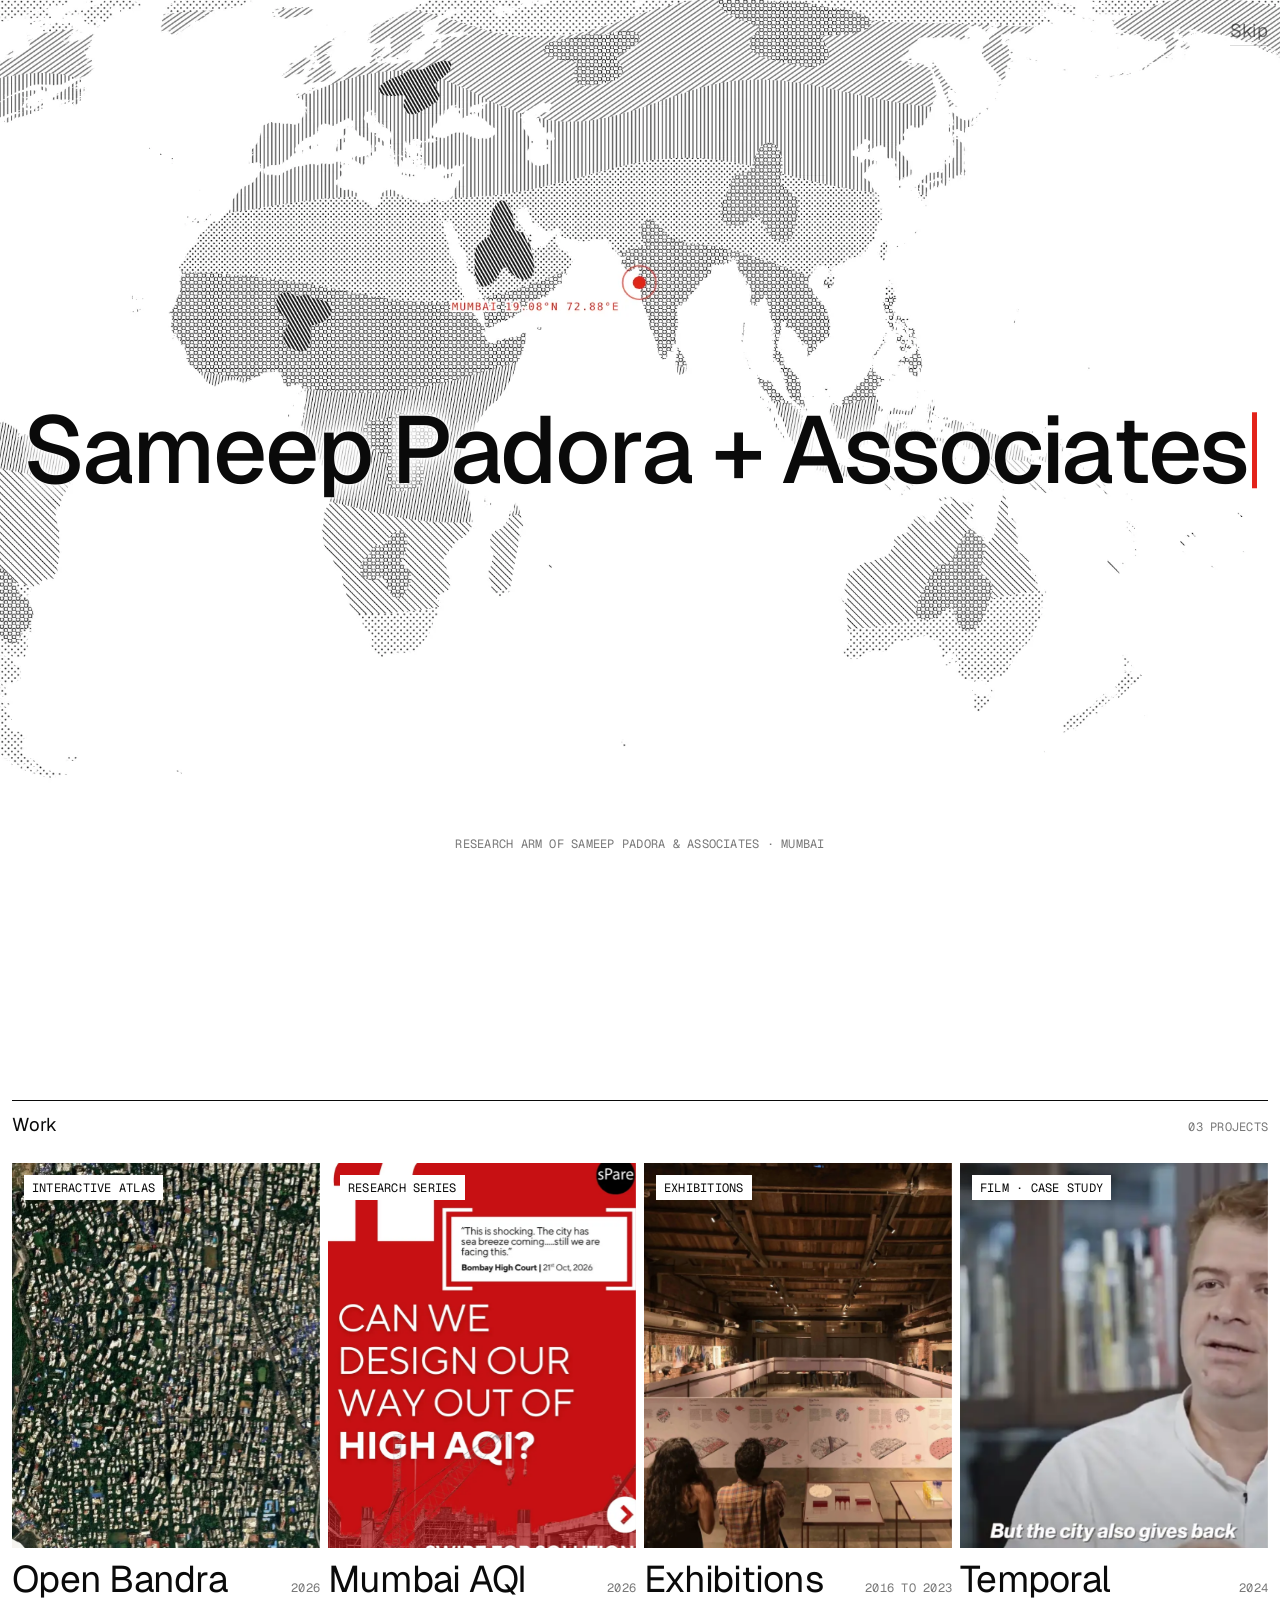
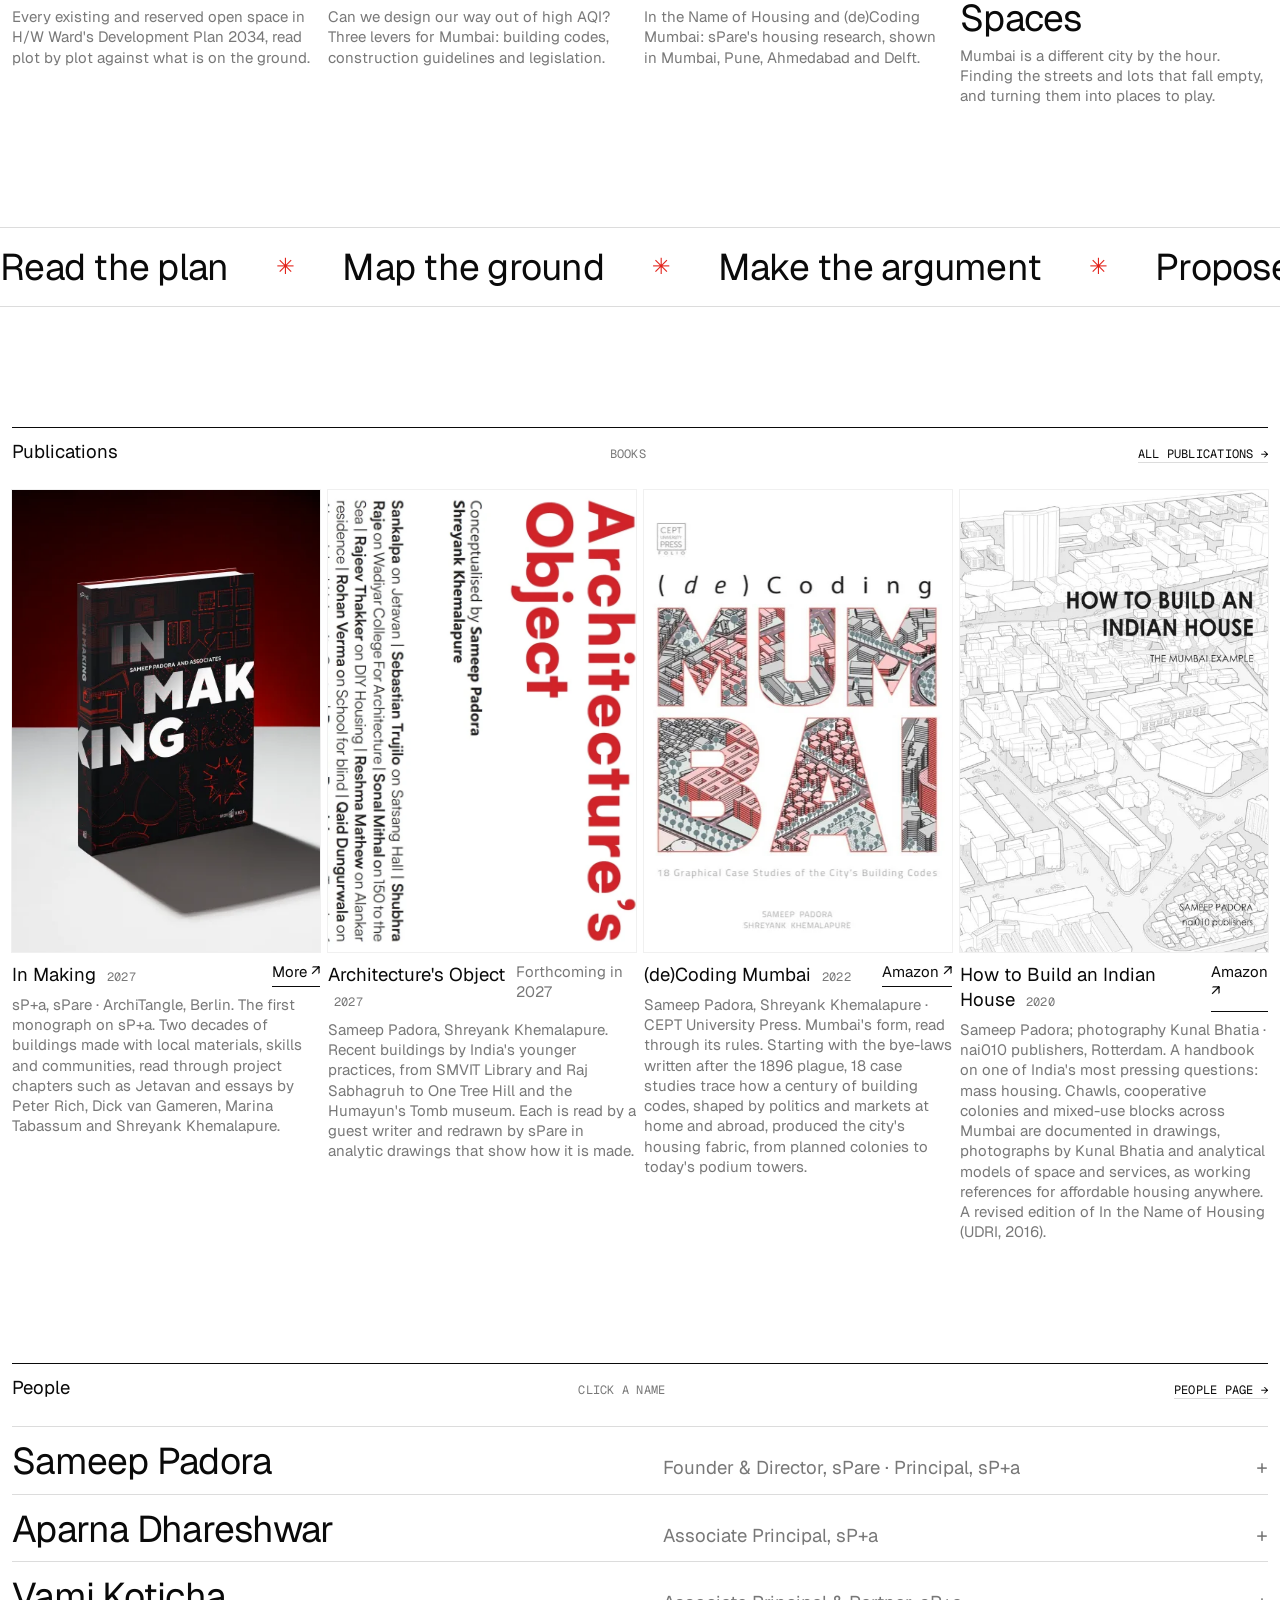
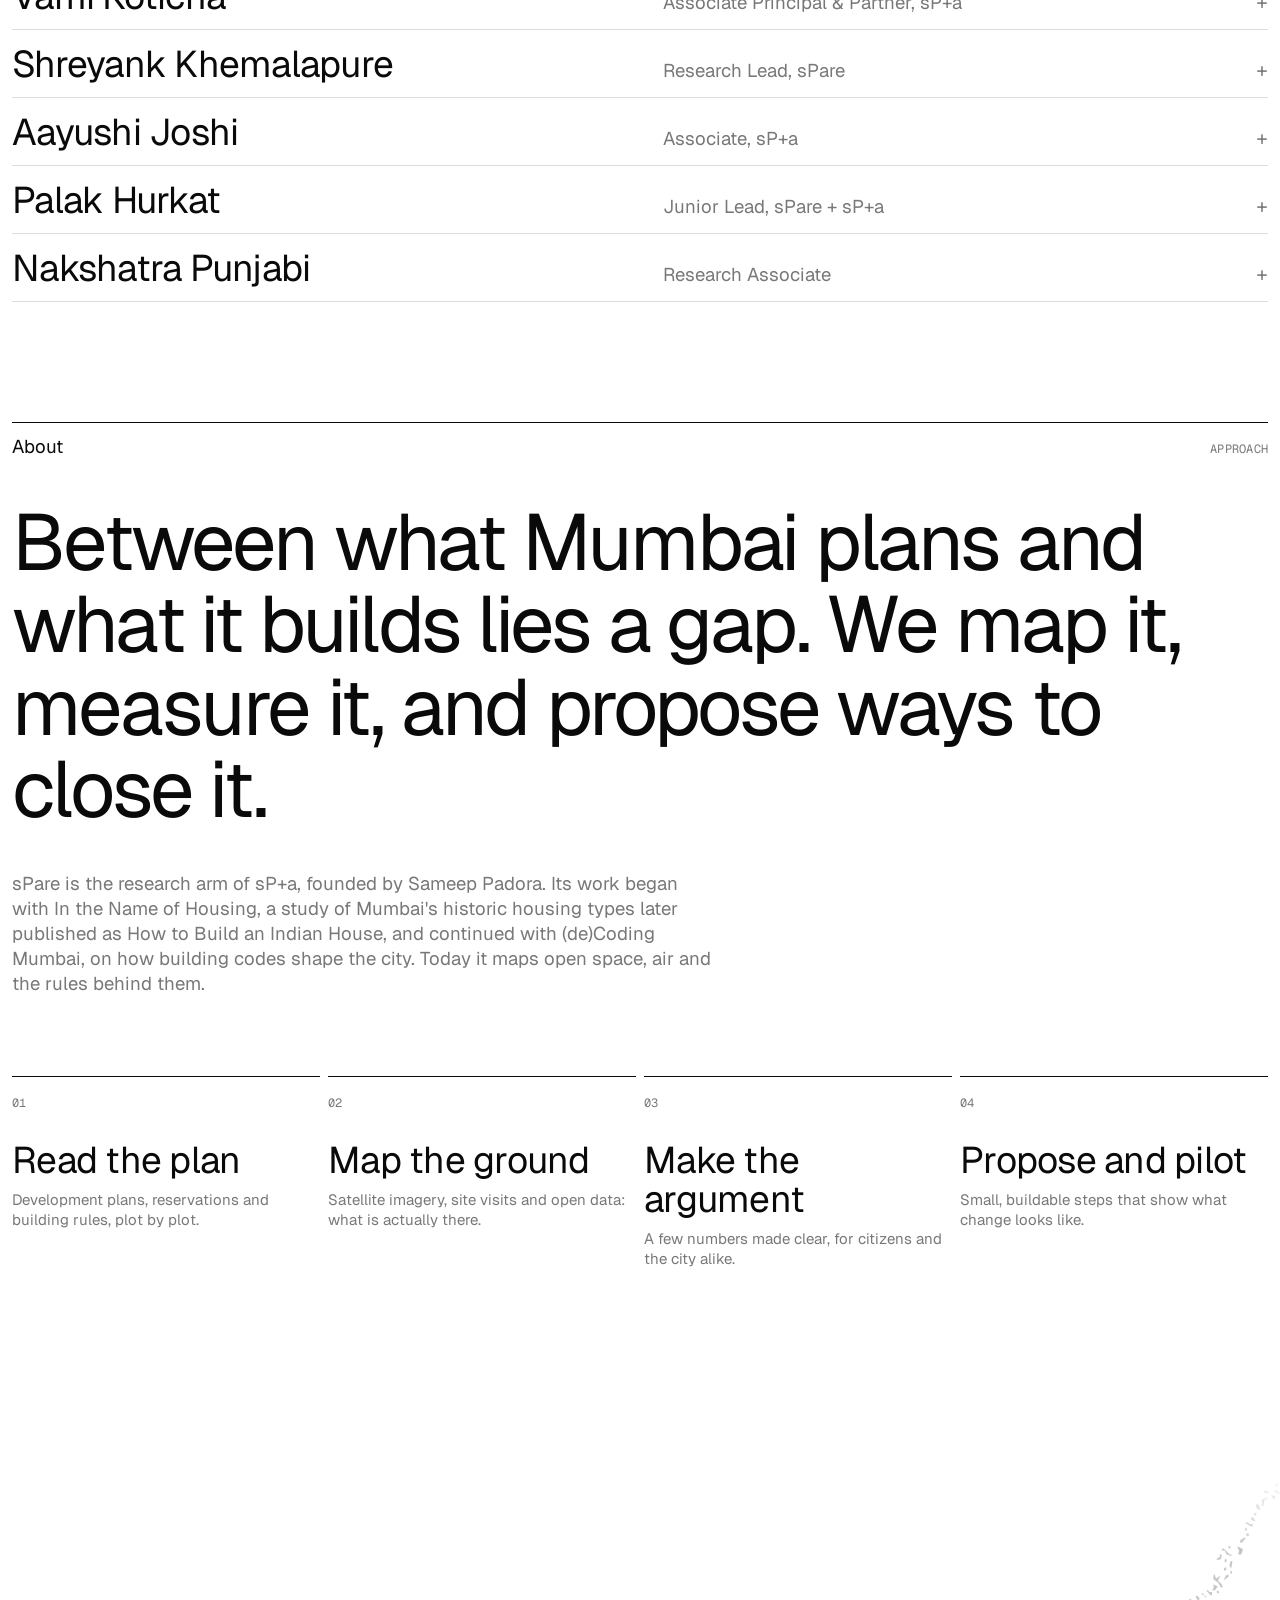
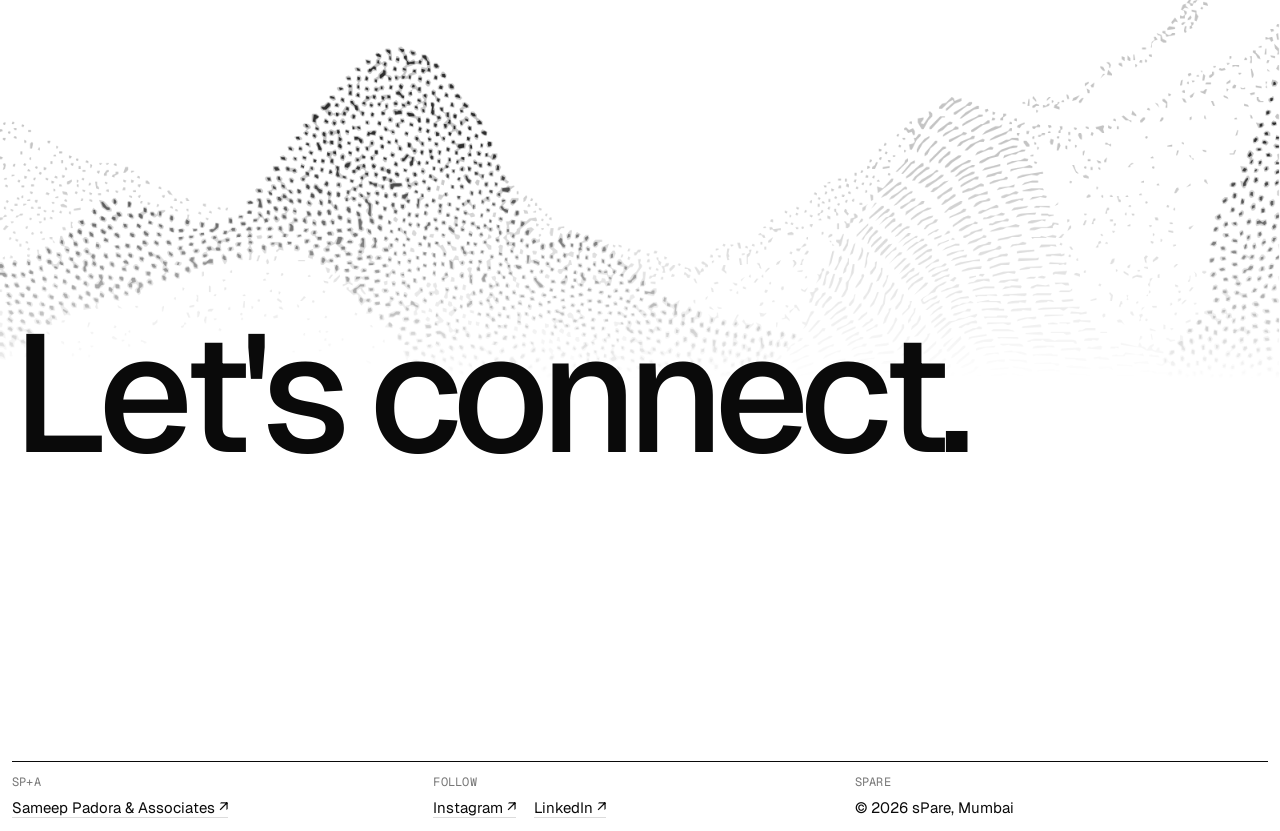
==== commit f8d4a49e: "Instagram + LinkedIn, Sameep frame on Temporal Spaces" ====
--- a/index.html
+++ b/index.html
@@ -44,7 +44,7 @@
       <div class="ti"><h3>Exhibitions<span class="dot"></span></h3><span class="mono">2016 to 2023</span></div>
       <p>In the Name of Housing and (de)Coding Mumbai: sPare&#x27;s housing research, shown in Mumbai, Pune, Ahmedabad and Delft.</p></a>
     <a class="card rv" href="temporal-spaces.html" data-cursor="Open" data-title="Temporal Spaces">
-      <div class="im"><img src="https://i.ytimg.com/vi/cp0ZrKtVunI/maxresdefault.jpg" alt="" loading="lazy"><span class="tag mono">Film · Case study</span></div>
+      <div class="im"><img src="img/sameep-ts.webp" alt="" loading="lazy"><span class="tag mono">Film · Case study</span></div>
       <div class="ti"><h3>Temporal Spaces<span class="dot"></span></h3><span class="mono">2024</span></div>
       <p>Mumbai is a different city by the hour. Finding the streets and lots that fall empty, and turning them into places to play.</p></a>
   </div>
@@ -94,6 +94,7 @@
   </div>
   <div class="cols">
     <div><span class="mono">sP+a</span><a href="https://sp-arc.net" target="_blank" rel="noopener">Sameep Padora &amp; Associates ↗</a></div>
+    <div><span class="mono">Follow</span><a href="https://www.instagram.com/sparemumbai/" target="_blank" rel="noopener">Instagram ↗</a> <a href="https://www.linkedin.com/company/sp-a/" target="_blank" rel="noopener">LinkedIn ↗</a></div>
     <div><span class="mono">sPare</span>© 2026 sPare, Mumbai</div>
   </div>
 </footer>
--- a/site.css
+++ b/site.css
@@ -573,3 +573,10 @@
 .tsq{margin:0 0 clamp(32px,5vw,60px);max-width:22em}
 .tsq p{margin:0;font-size:var(--t-l);line-height:1.15;letter-spacing:-.02em}
 .tsq cite{display:block;margin-top:14px;font-style:normal;color:var(--accent);font-size:11px;letter-spacing:.08em;text-transform:uppercase}
+.tsf img{aspect-ratio:auto;object-fit:contain;height:auto}
+.tsf{display:grid;grid-template-columns:1.3fr 1fr;gap:clamp(20px,4vw,56px);align-items:end;margin:0 0 clamp(36px,6vw,72px)}
+.tsf img{width:100%;display:block}
+.tsf .tsq{margin:0}
+@media (max-width:820px){.tsf{grid-template-columns:1fr}}
+footer .cols{grid-template-columns:1fr 1fr 1fr}footer .cols a+a{margin-left:14px}
+@media (max-width:620px){footer .cols{grid-template-columns:1fr 1fr}}
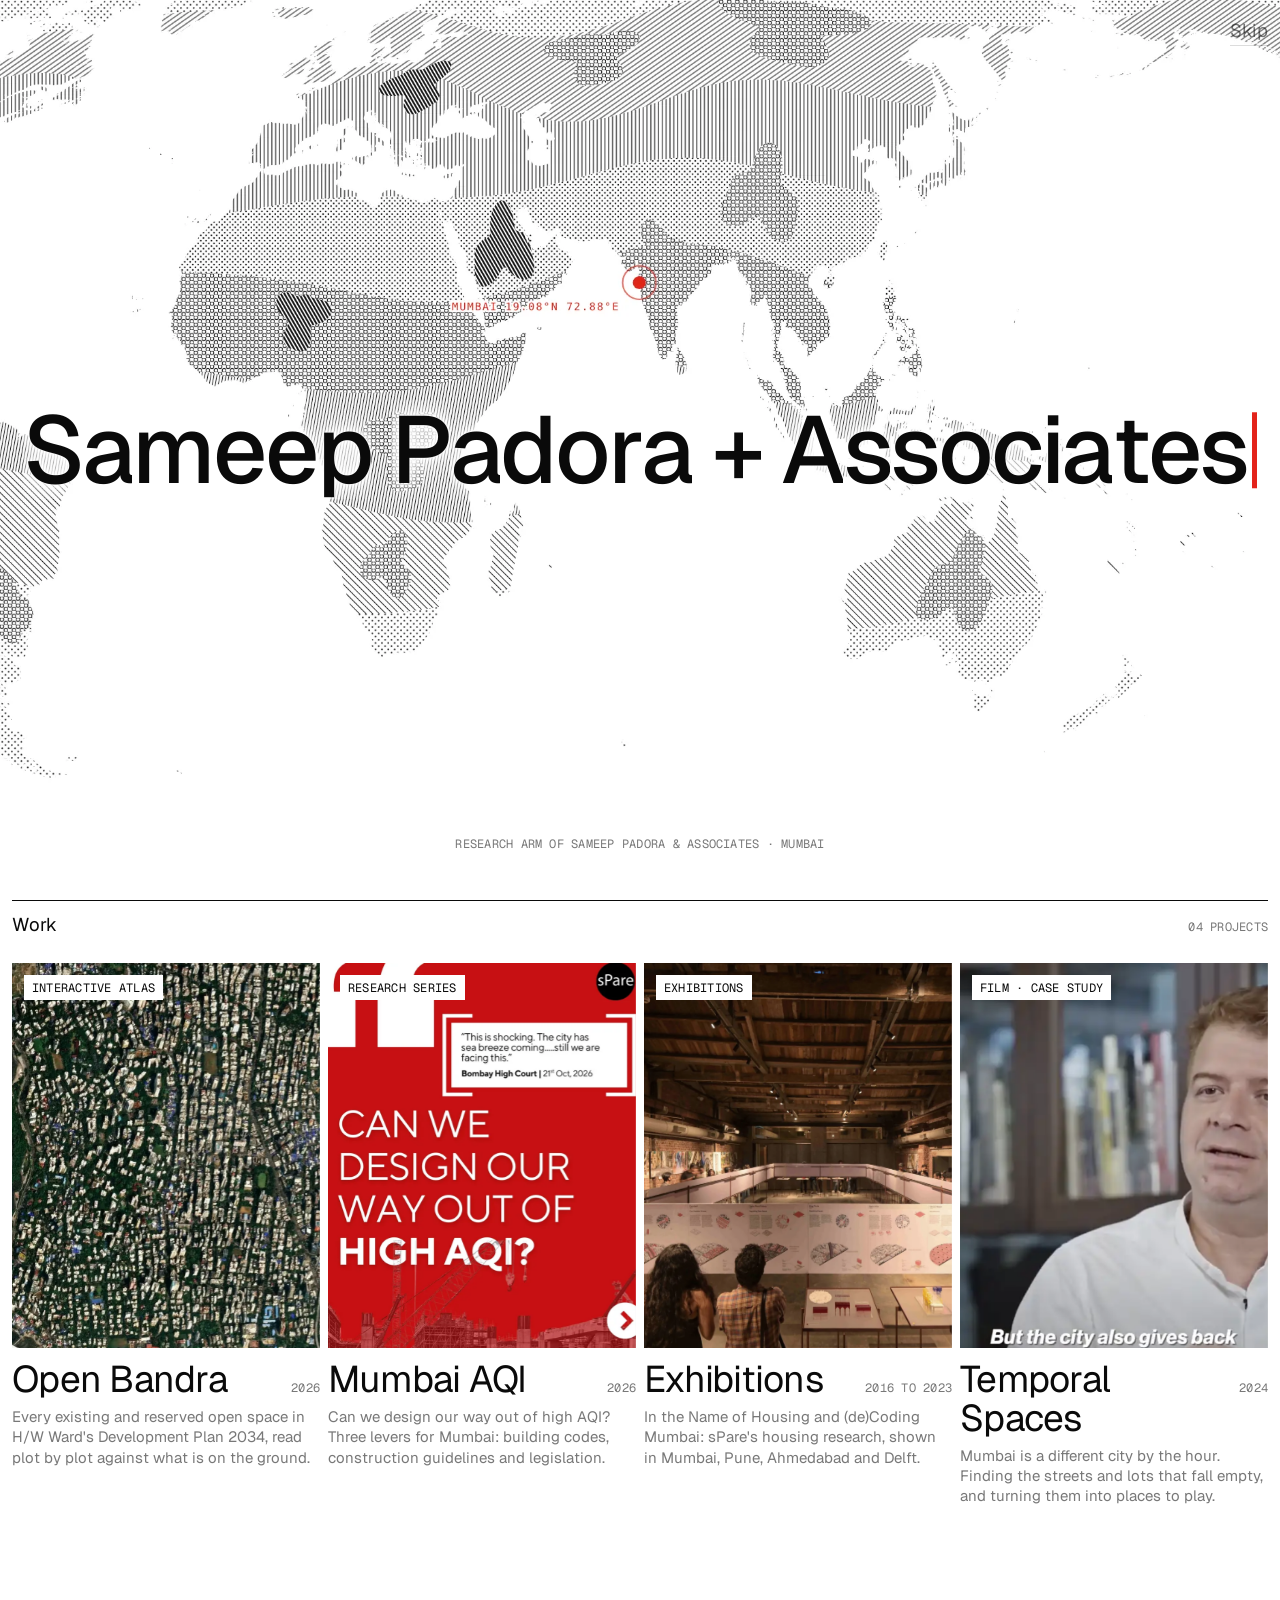
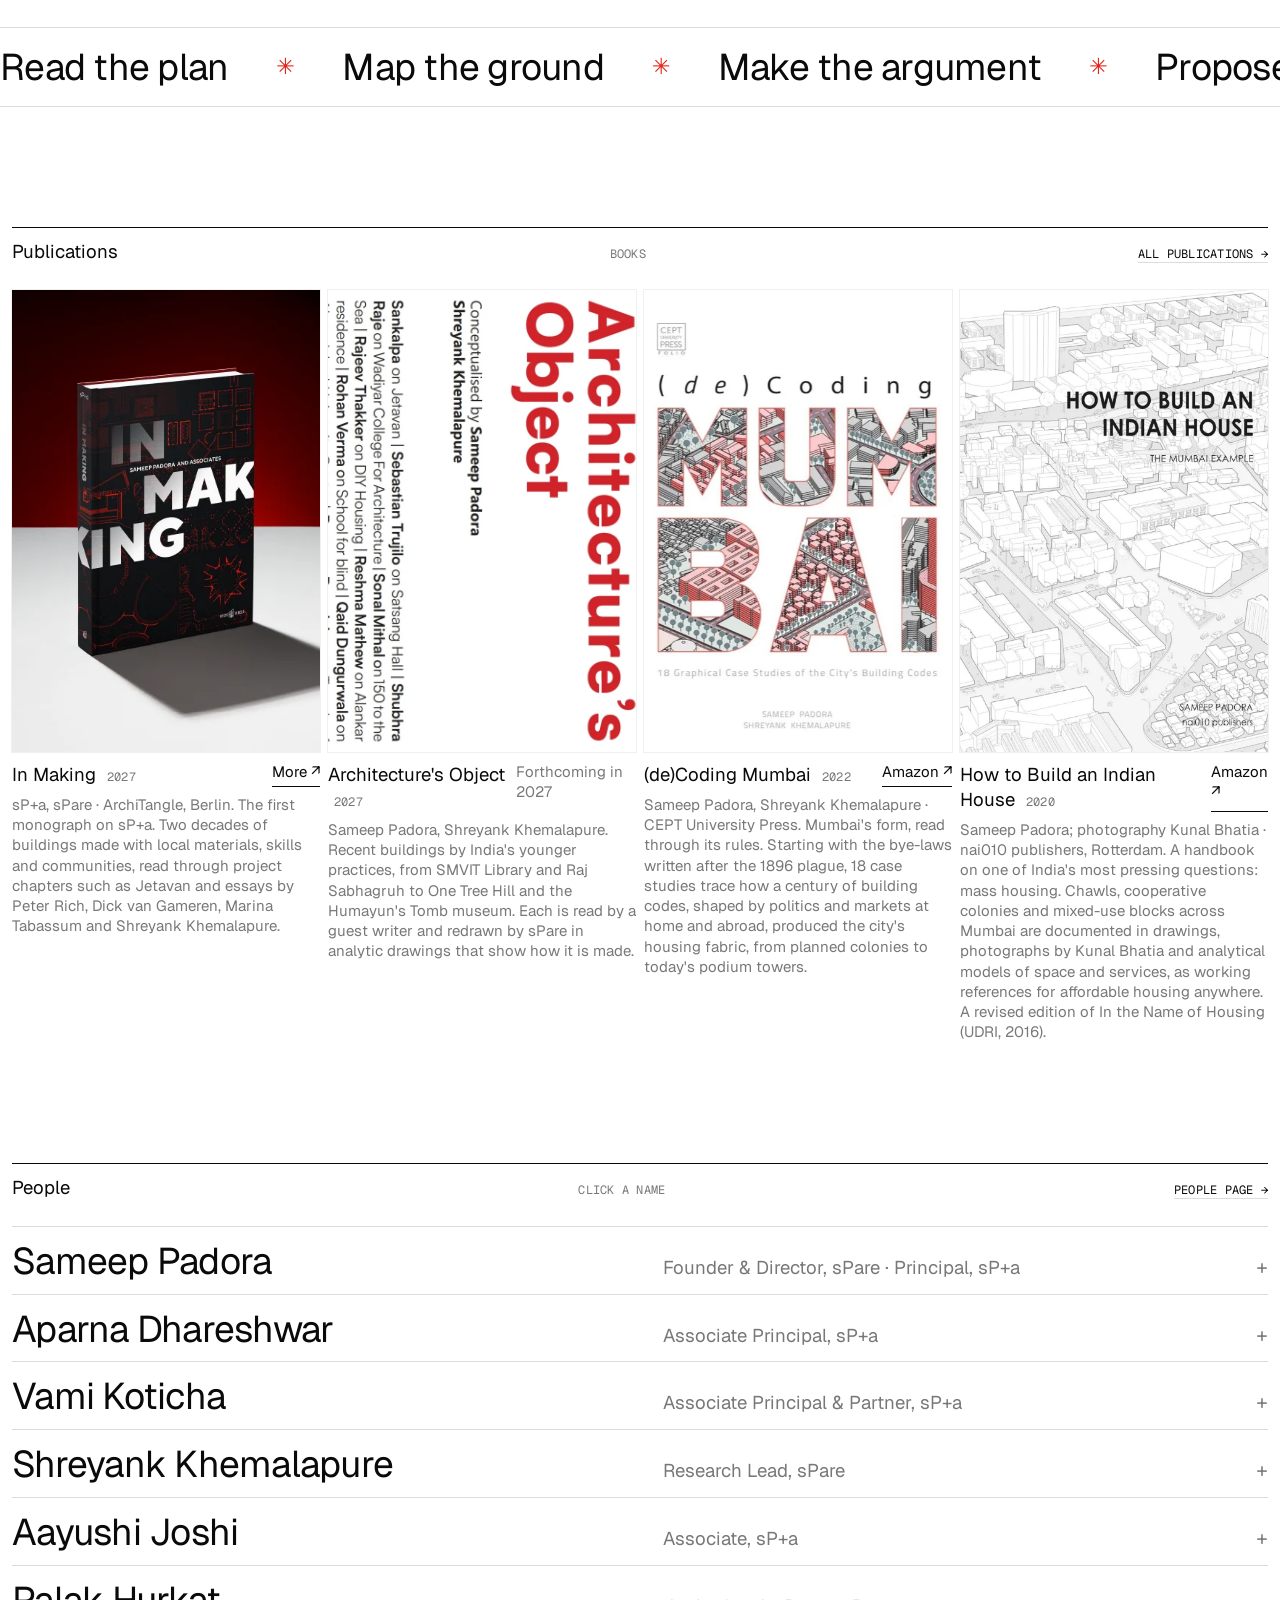
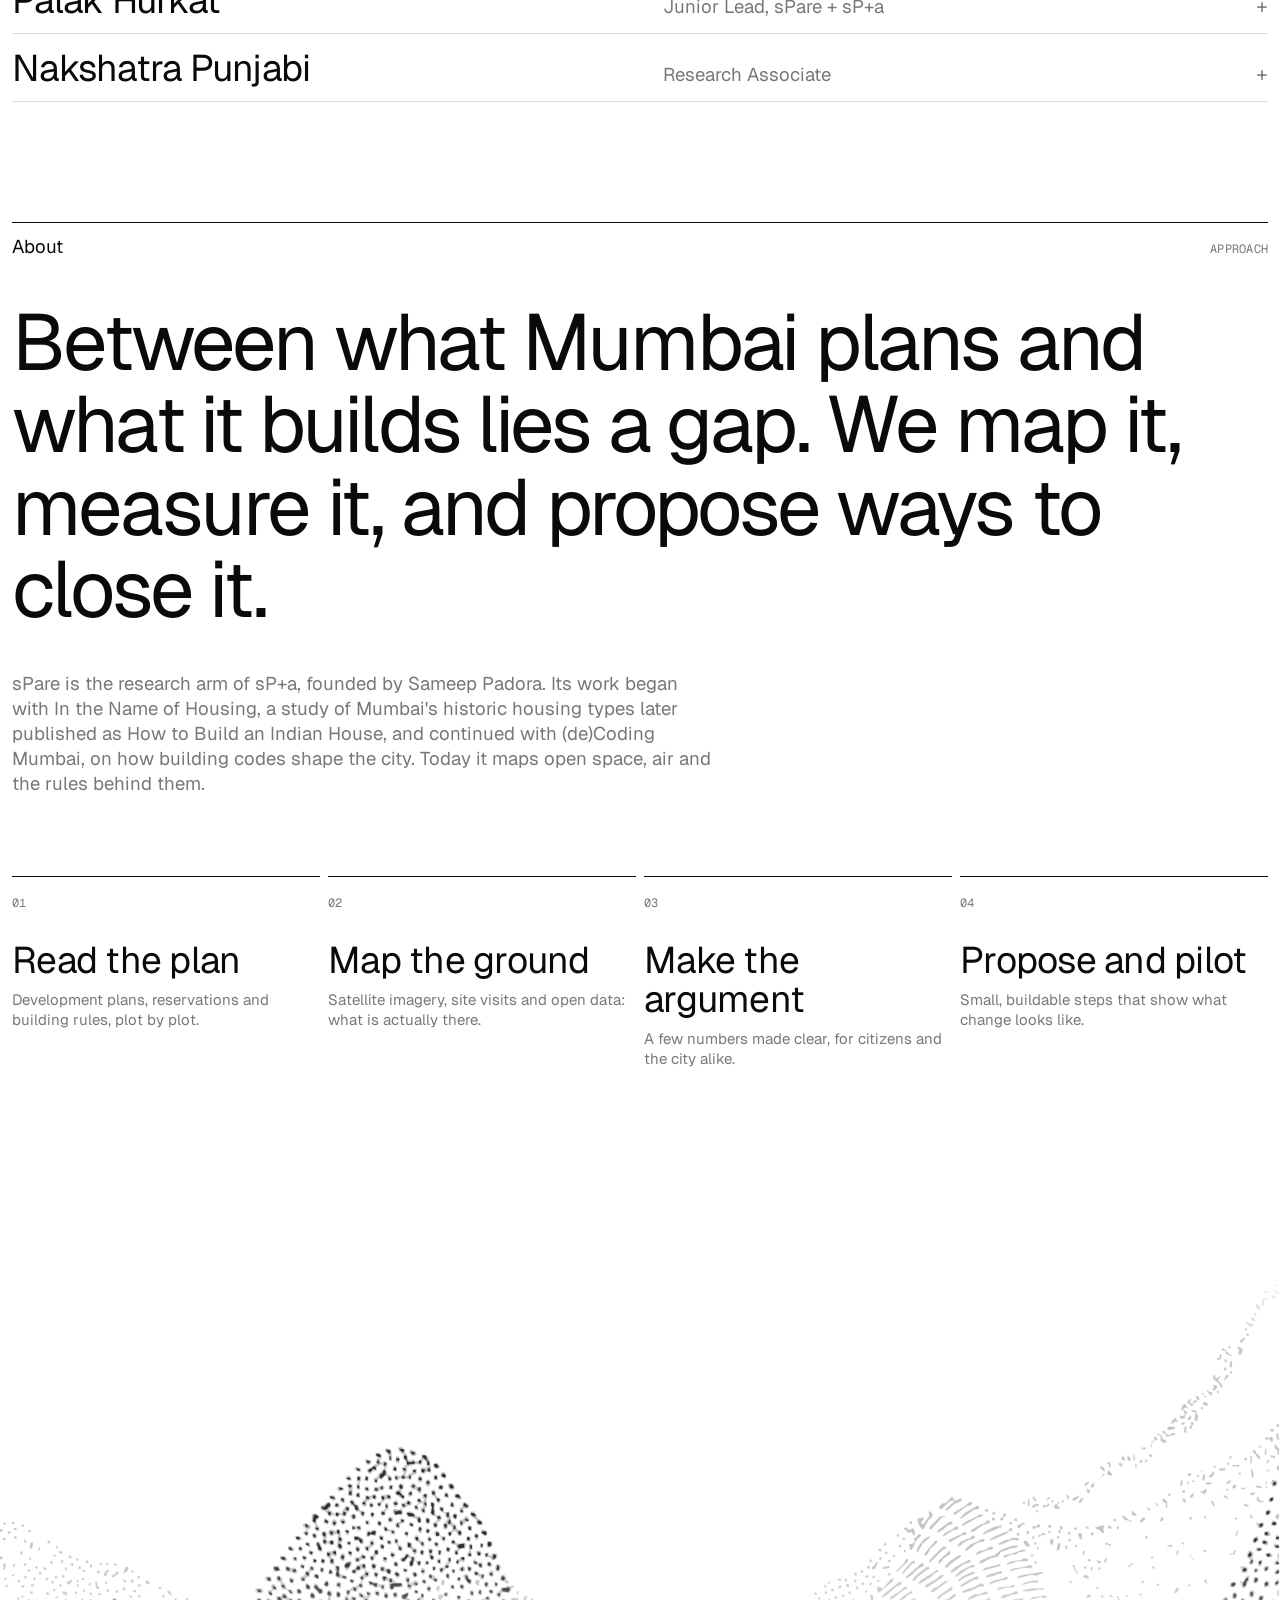
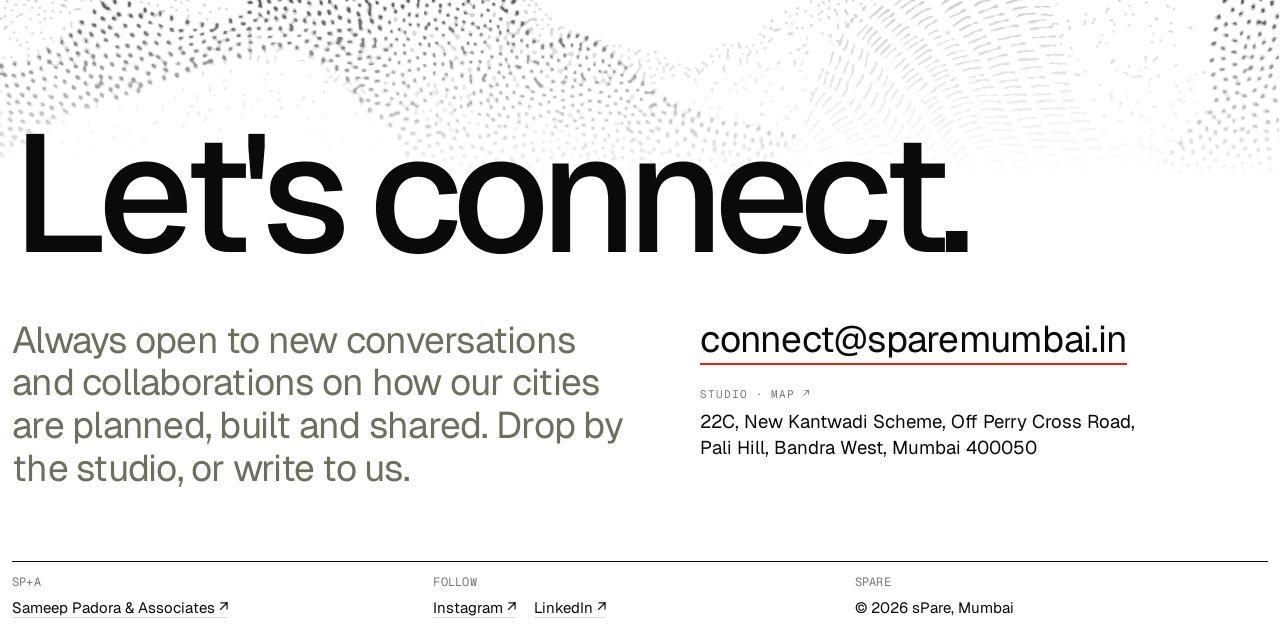
==== commit 3edf393c: "Remove line strip above Work" ====
--- a/index.html
+++ b/index.html
@@ -27,9 +27,8 @@
     <span class="l"><span><em>We map, measure and argue for the spaces Mumbai shares.</em></span></span></h1>
   <div class="meta mono"><span>Research · Mapping · Proposals</span><span>Bandra West, Mumbai</span><span>Scroll <span class="sc">↓</span></span></div>
 </section>
-<div class="bw pat strip"><img src="img/pat/hlines.webp" alt="" aria-hidden="true" draggable="false" loading="lazy" decoding="async"></div>
 <section class="s" id="work">
-  <div class="sh rv"><h2>Work</h2><span class="mono">03 projects</span></div>
+  <div class="sh rv"><h2>Work</h2><span class="mono">04 projects</span></div>
   <div class="work w4">
     <a class="card rv" href="open-bandra.html" data-cursor="Open" data-title="Open Bandra">
       <div class="im"><img src="img/bandra.webp" alt="" loading="lazy"><span class="tag mono">Interactive atlas</span></div>
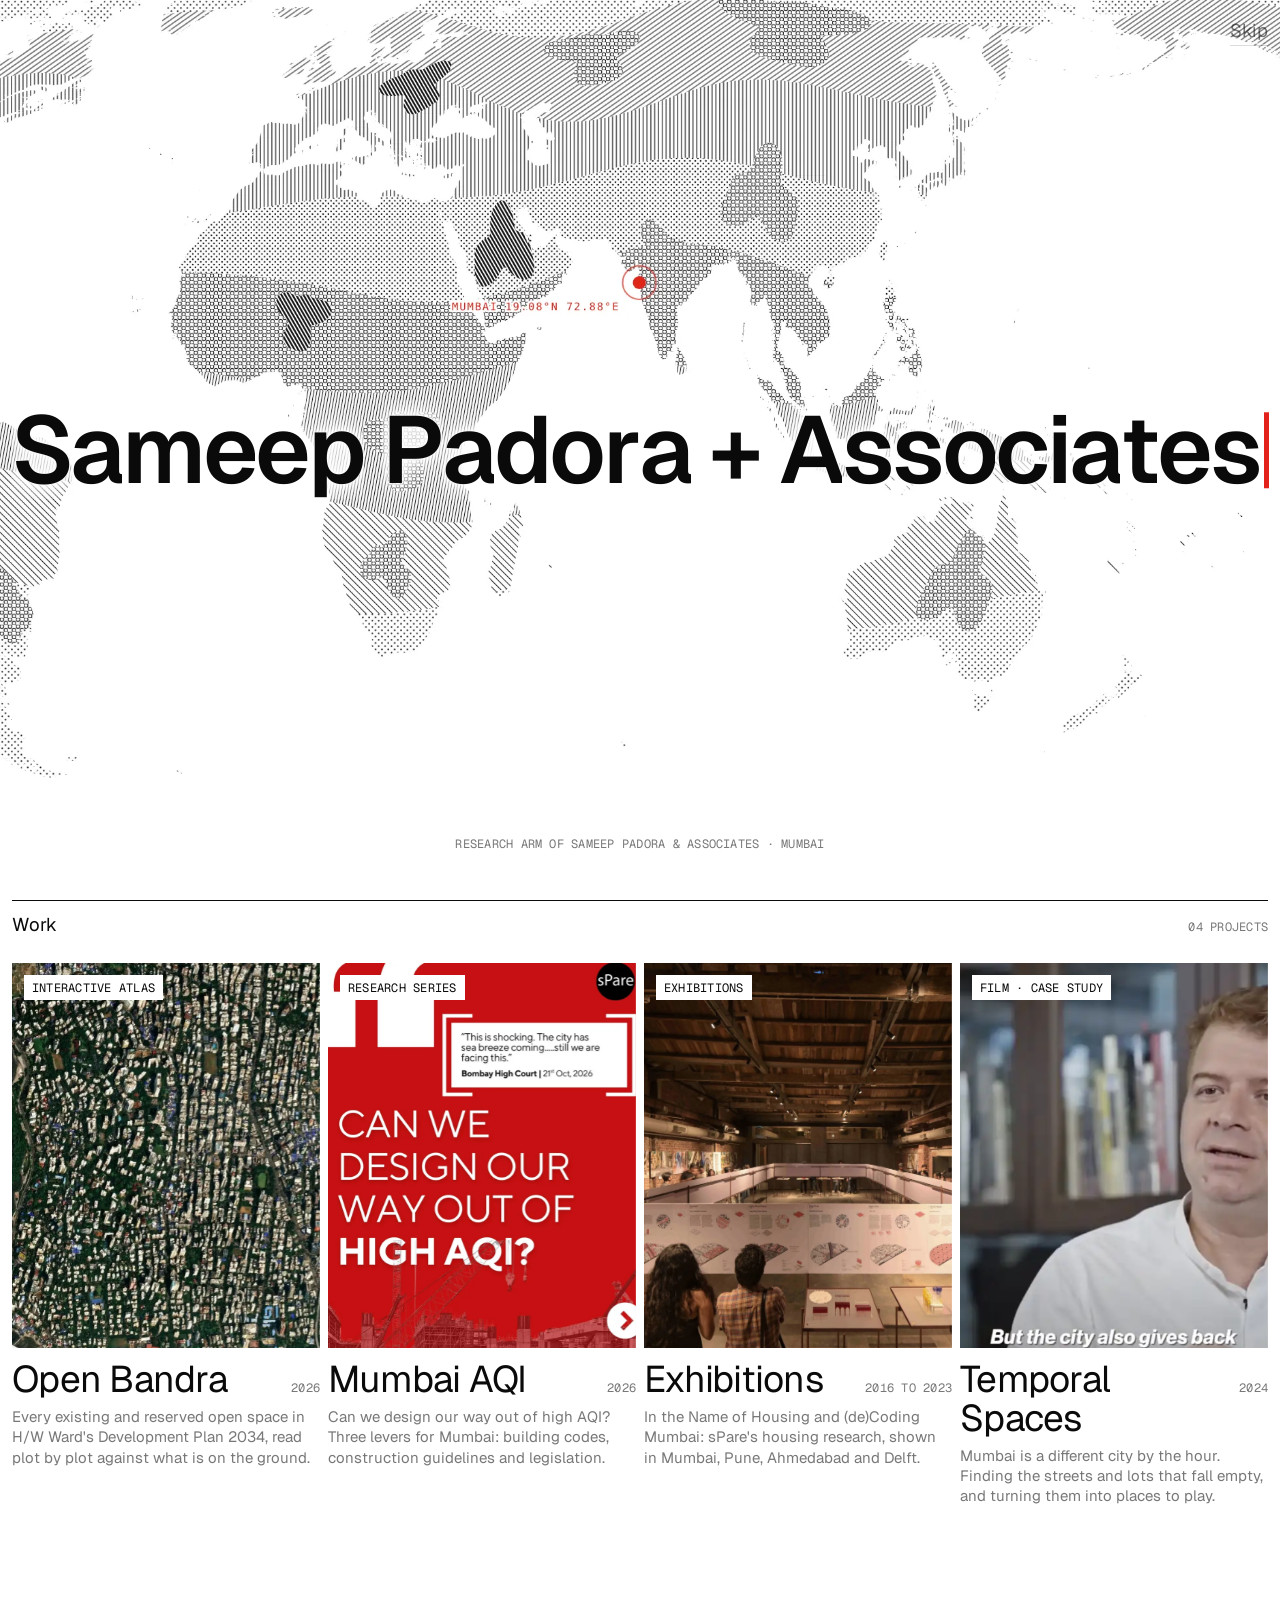
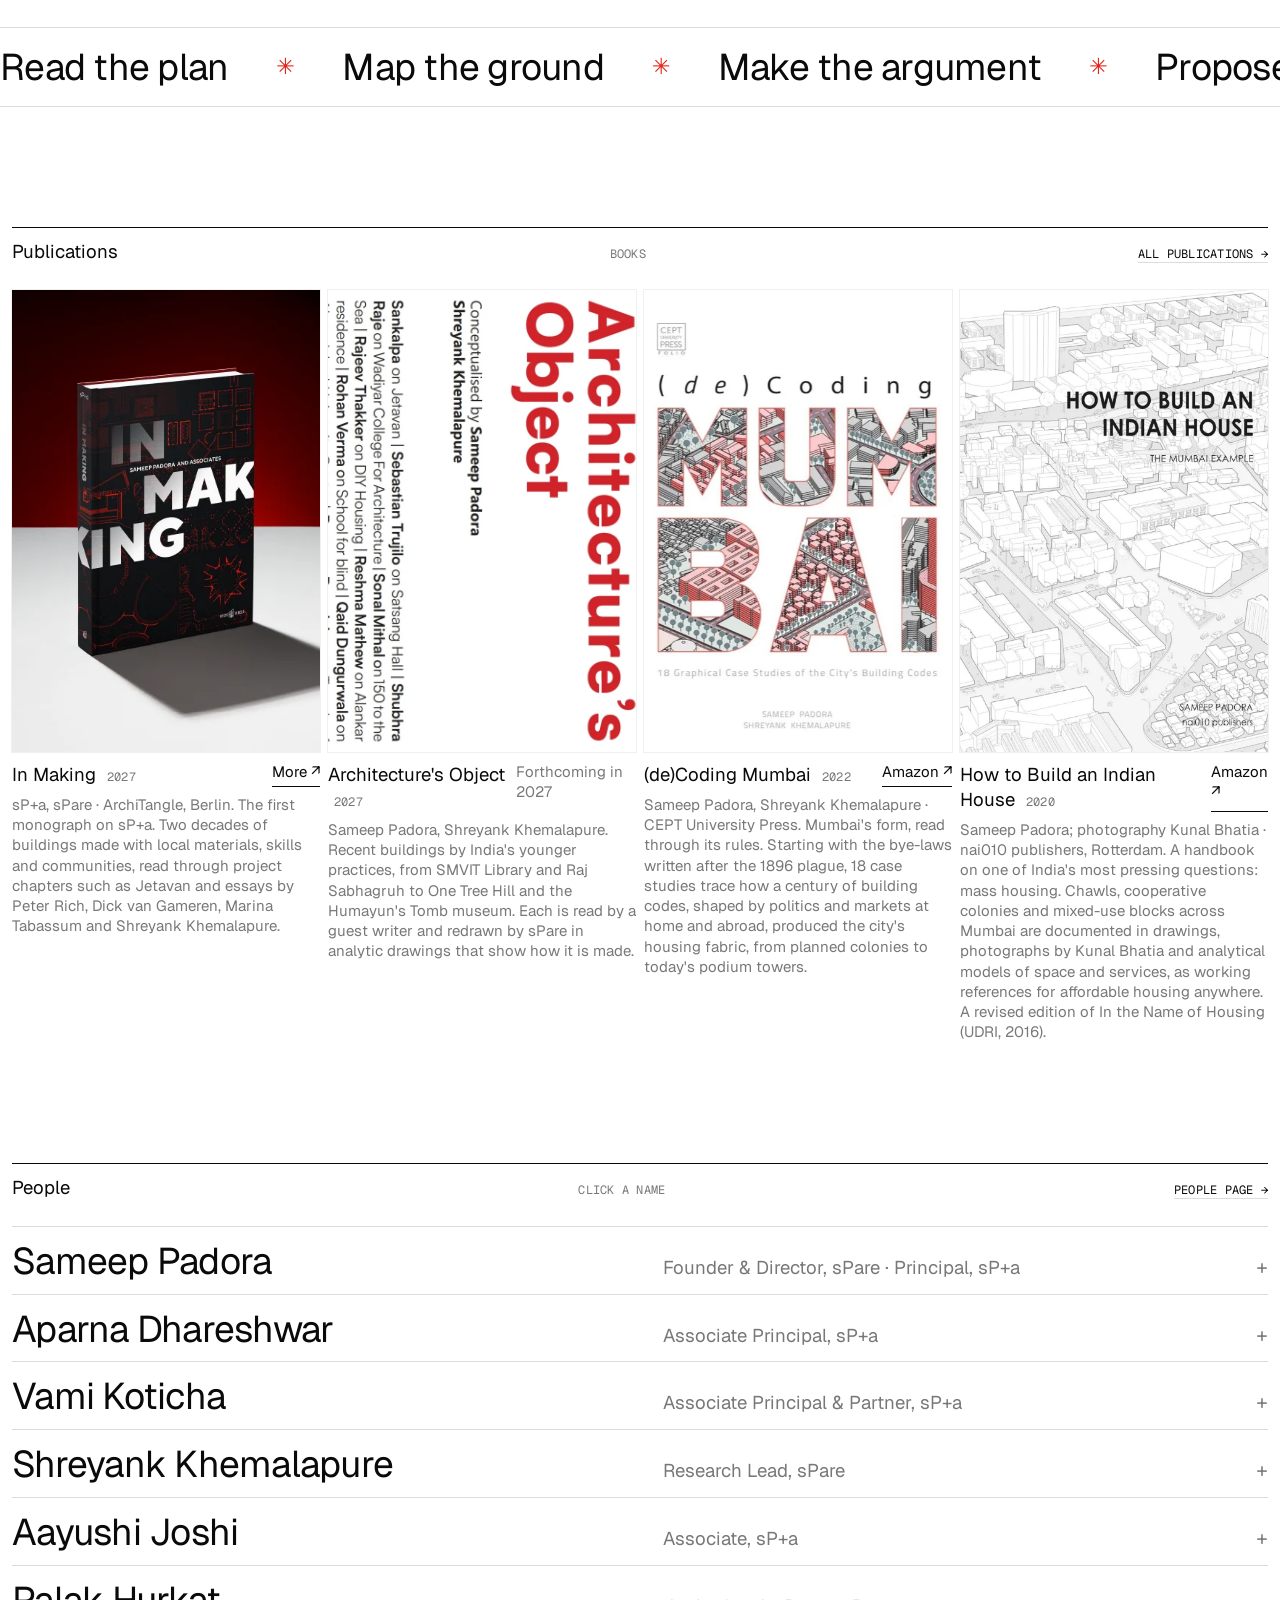
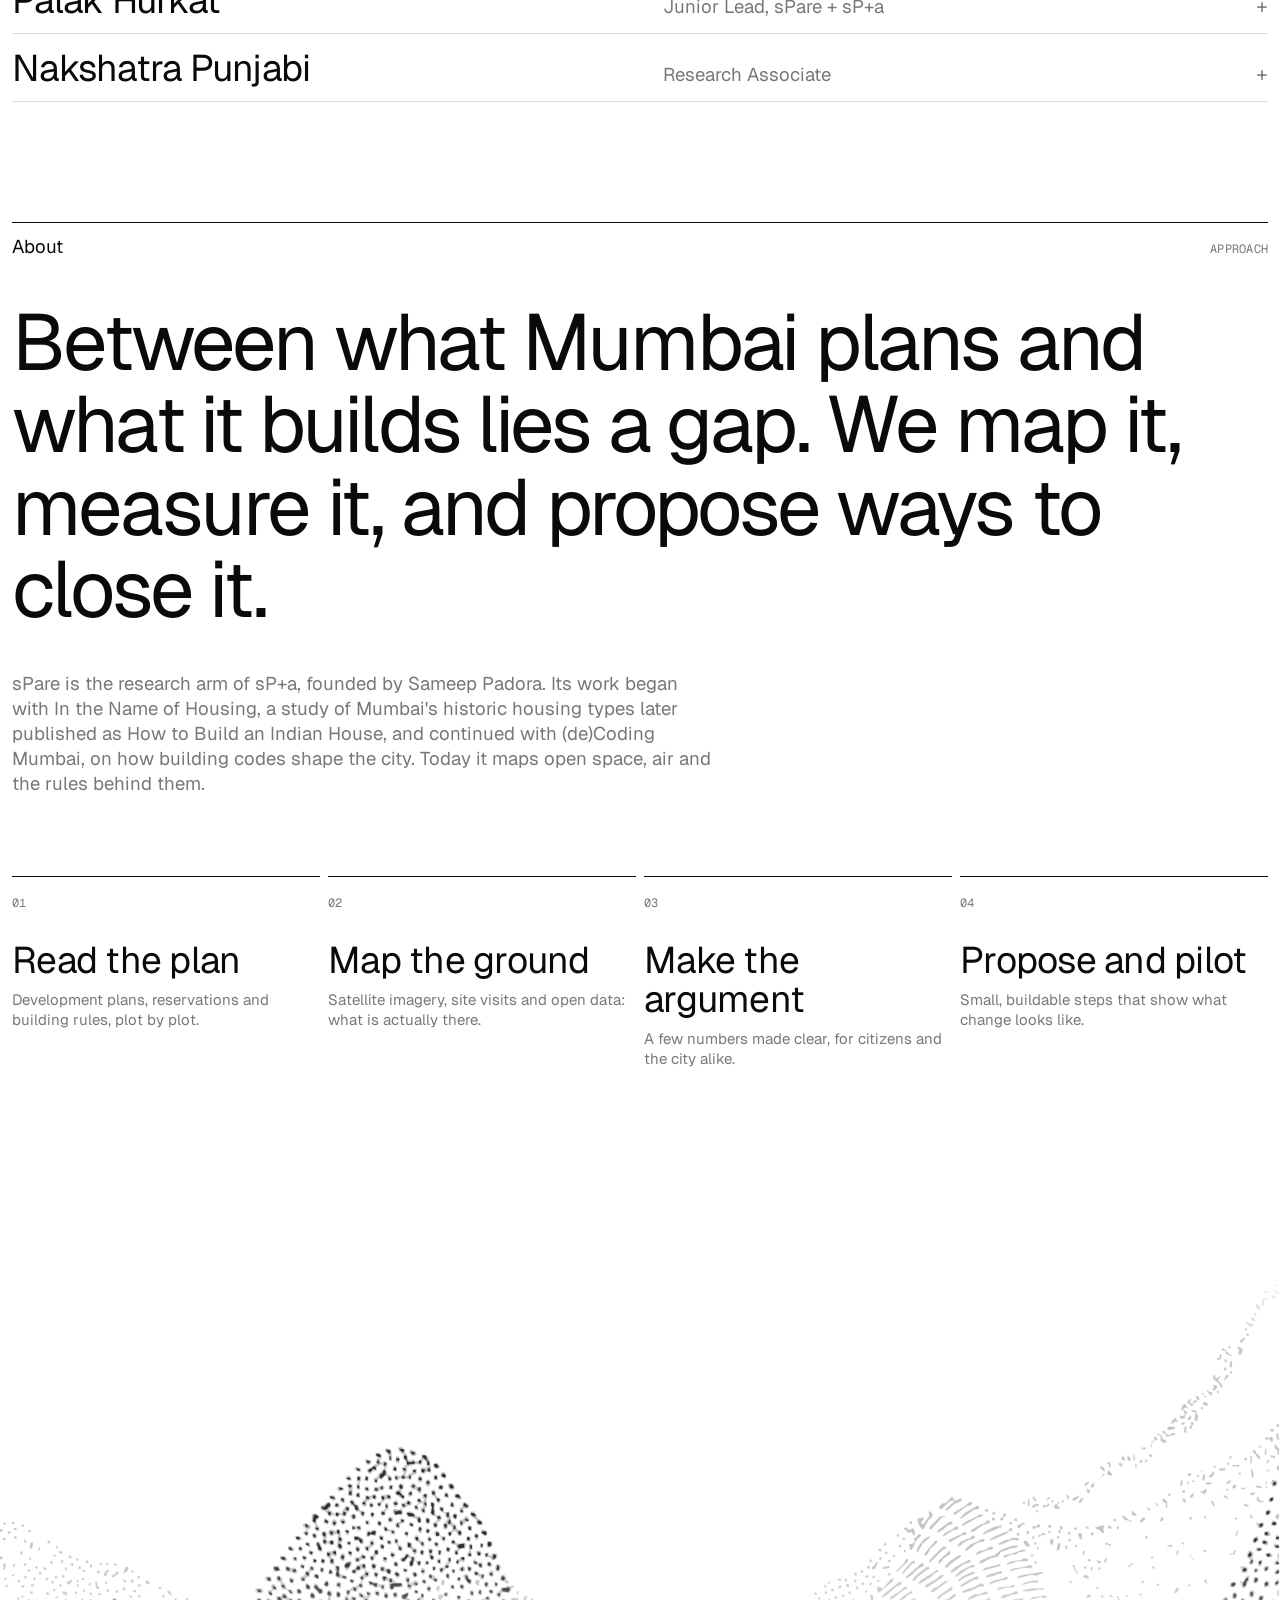
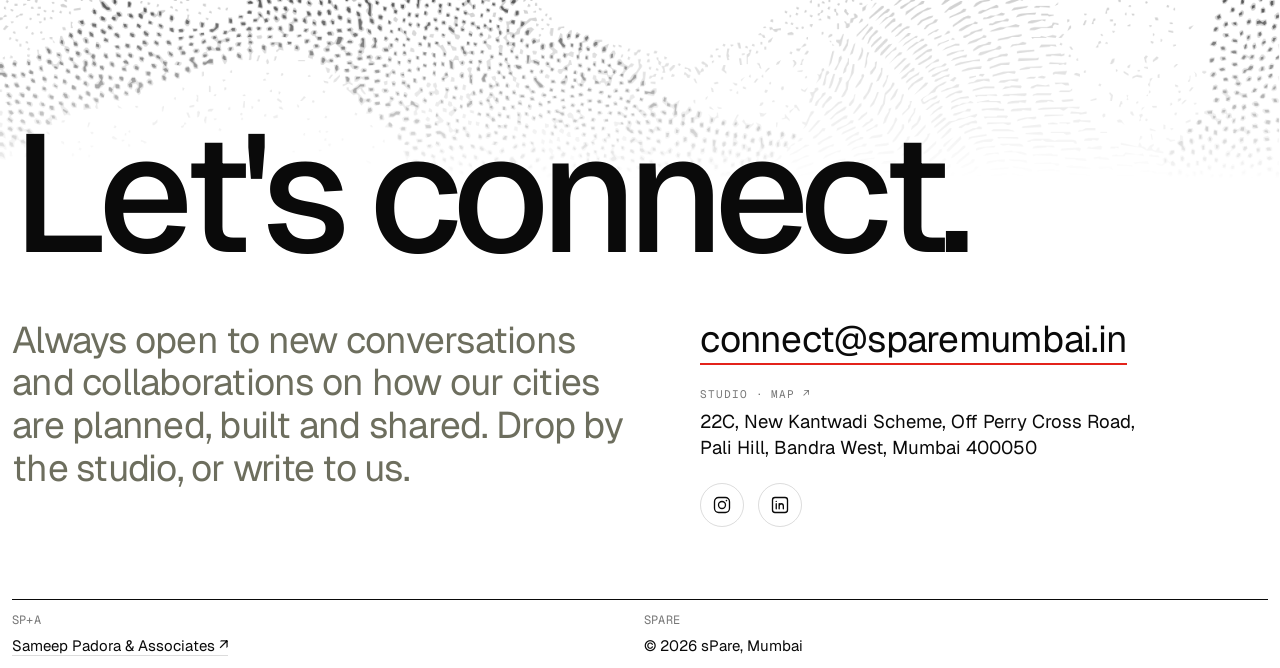
==== commit ff64dfc7: "Instagram and LinkedIn icons under the address" ====
--- a/index.html
+++ b/index.html
@@ -88,12 +88,11 @@
     <p class="ct-by">Always open to new conversations and collaborations on how our cities are planned, built and shared. Drop by the studio, or write to us.</p>
     <div class="ct-d">
       <a class="ct-mail" href="mailto:connect@sparemumbai.in">connect@sparemumbai.in</a>
-      <a class="ct-ad" href="https://www.google.com/maps/search/?api=1&amp;query=Sameep+Padora+and+Associates+Pali+Hill+Bandra+Mumbai" target="_blank" rel="noopener"><span class="mono">Studio · Map ↗</span>22C, New Kantwadi Scheme, Off Perry Cross Road, Pali Hill, Bandra West, Mumbai 400050</a>
+      <a class="ct-ad" href="https://www.google.com/maps/search/?api=1&amp;query=Sameep+Padora+and+Associates+Pali+Hill+Bandra+Mumbai" target="_blank" rel="noopener"><span class="mono">Studio · Map ↗</span>22C, New Kantwadi Scheme, Off Perry Cross Road, Pali Hill, Bandra West, Mumbai 400050</a><div class="ct-so"><a href="https://www.instagram.com/sparemumbai/" target="_blank" rel="noopener" aria-label="sPare on Instagram"><svg viewBox="0 0 24 24" aria-hidden="true"><rect x="3" y="3" width="18" height="18" rx="5"/><circle cx="12" cy="12" r="4.2"/><circle cx="17.3" cy="6.7" r="1" class="f"/></svg></a><a href="https://www.linkedin.com/company/sp-a/" target="_blank" rel="noopener" aria-label="Sameep Padora and Associates on LinkedIn"><svg viewBox="0 0 24 24" aria-hidden="true"><rect x="3" y="3" width="18" height="18" rx="3"/><path d="M7.5 10.5v6M7.5 7.6v.1M11 16.5v-6M11 13.2c0-1.6 1-2.7 2.5-2.7s2.5 1 2.5 2.7v3.3"/></svg></a></div>
     </div>
   </div>
   <div class="cols">
     <div><span class="mono">sP+a</span><a href="https://sp-arc.net" target="_blank" rel="noopener">Sameep Padora &amp; Associates ↗</a></div>
-    <div><span class="mono">Follow</span><a href="https://www.instagram.com/sparemumbai/" target="_blank" rel="noopener">Instagram ↗</a> <a href="https://www.linkedin.com/company/sp-a/" target="_blank" rel="noopener">LinkedIn ↗</a></div>
     <div><span class="mono">sPare</span>© 2026 sPare, Mumbai</div>
   </div>
 </footer>
--- a/site.css
+++ b/site.css
@@ -580,3 +580,9 @@
 @media (max-width:820px){.tsf{grid-template-columns:1fr}}
 footer .cols{grid-template-columns:1fr 1fr 1fr}footer .cols a+a{margin-left:14px}
 @media (max-width:620px){footer .cols{grid-template-columns:1fr 1fr}}
+#intro .nm-l,#intro .nm.done .nm-l{font-weight:600!important;transition:none}
+footer .ct-so{display:flex;gap:14px;margin-top:22px}
+footer .ct-so a{display:grid;place-items:center;width:44px;height:44px;border:1px solid var(--rule);border-radius:50%;color:var(--ink);transition:color .2s,border-color .2s}
+footer .ct-so a:hover{color:var(--accent);border-color:var(--accent)}
+footer .ct-so svg{width:20px;height:20px;fill:none;stroke:currentColor;stroke-width:1.6;stroke-linecap:round}footer .ct-so svg .f{fill:currentColor;stroke:none}
+footer .cols{grid-template-columns:1fr 1fr}
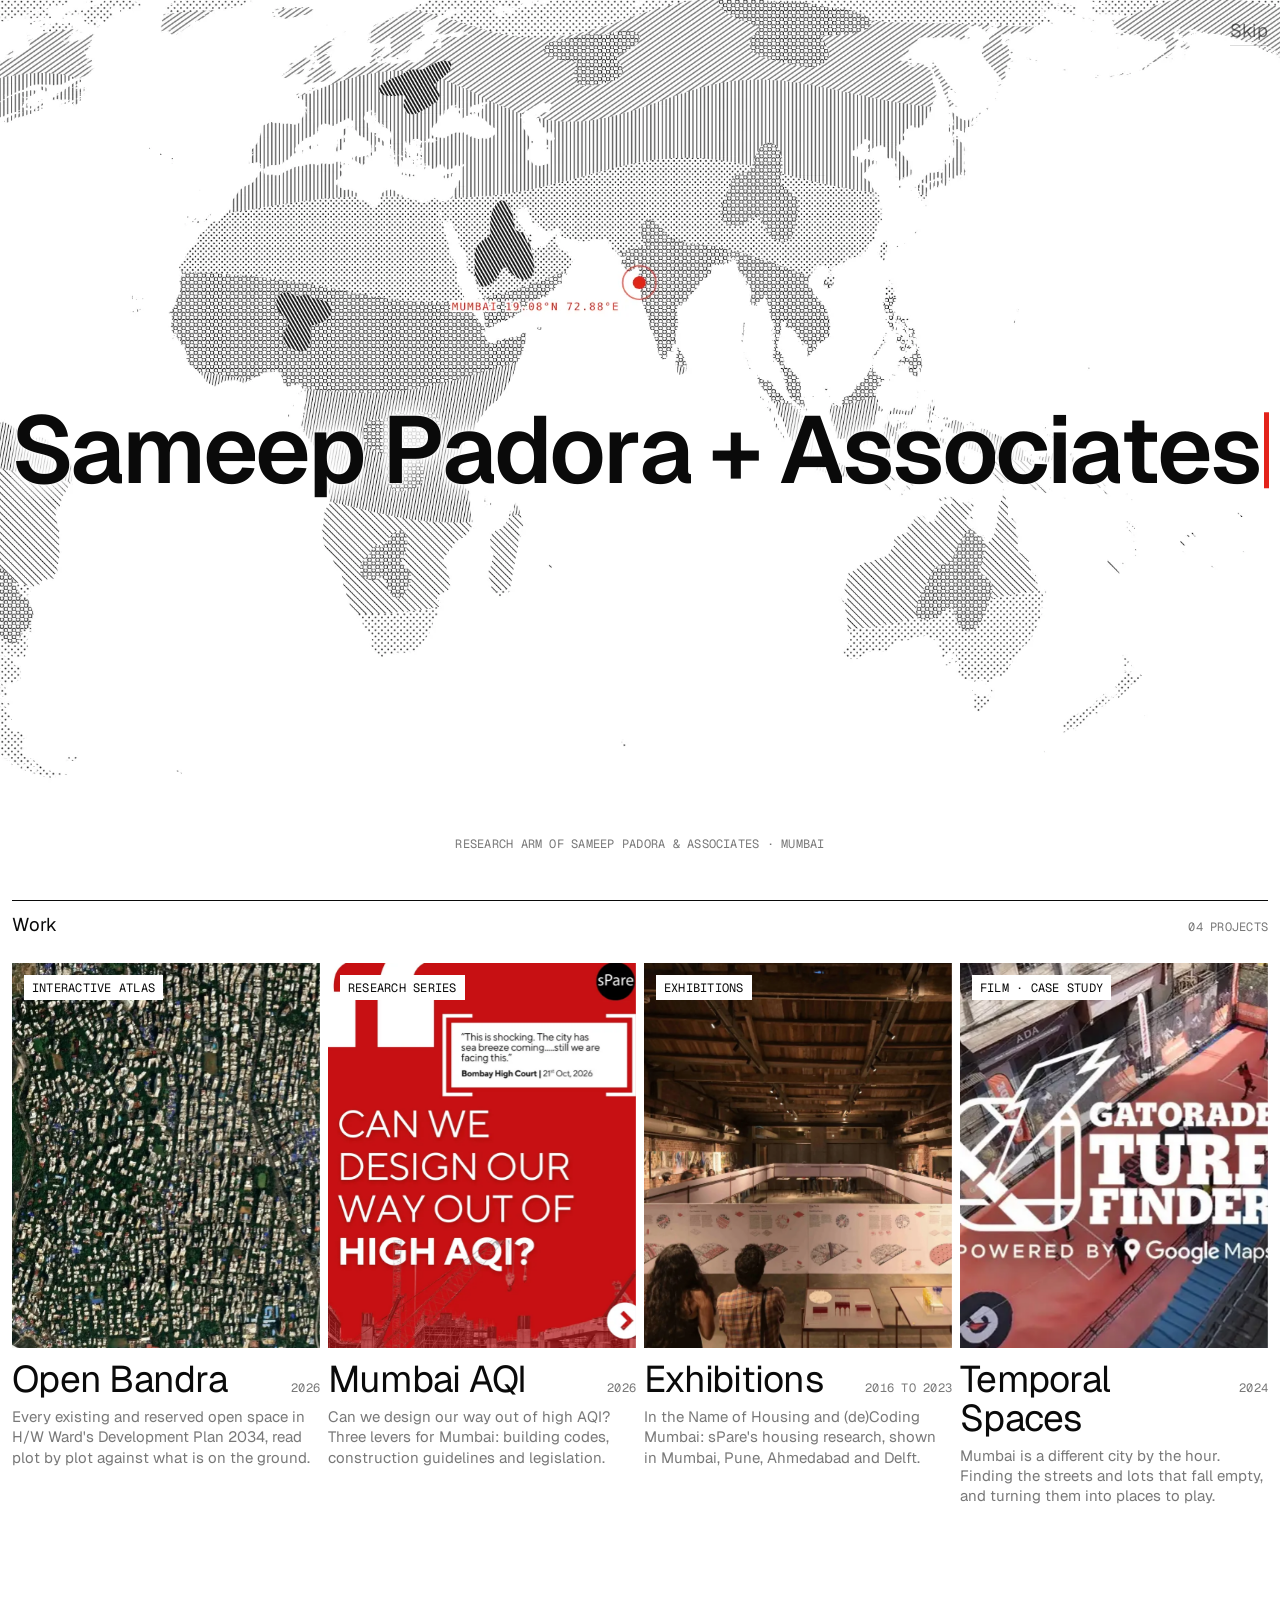
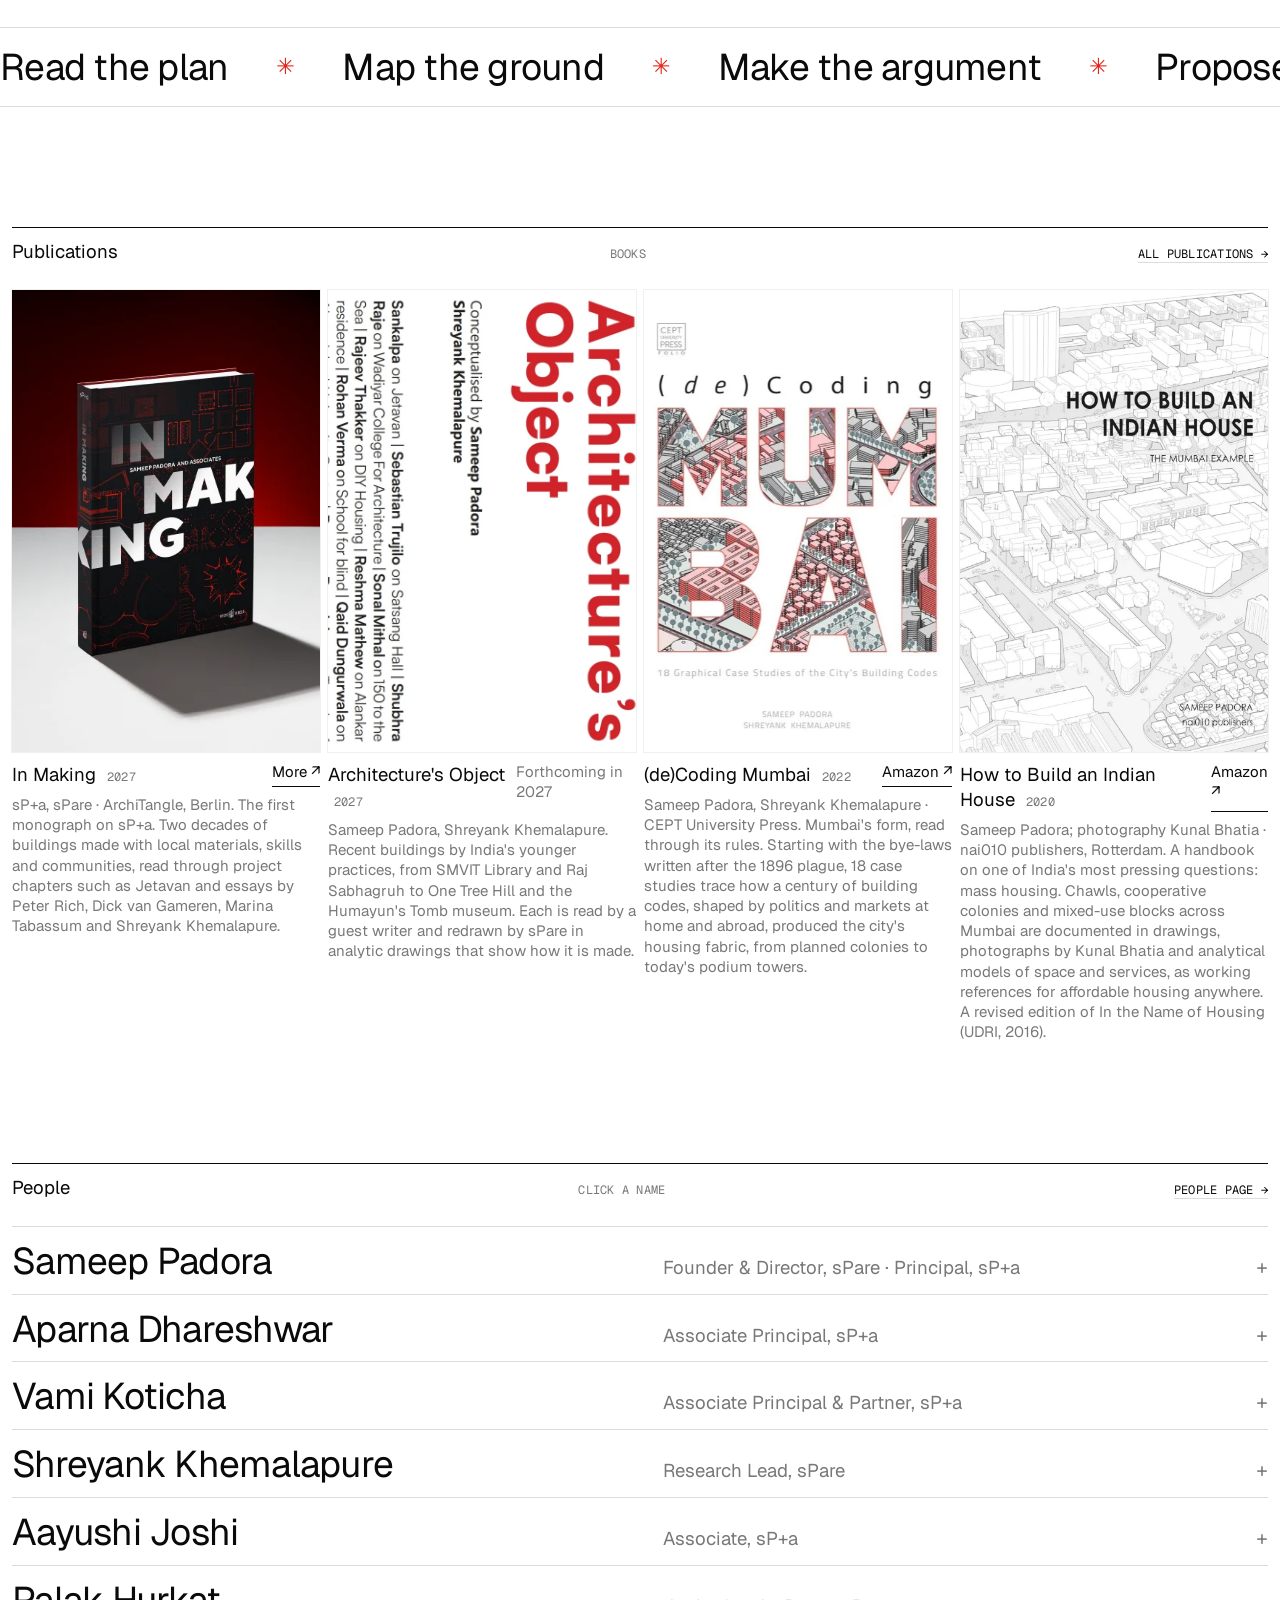
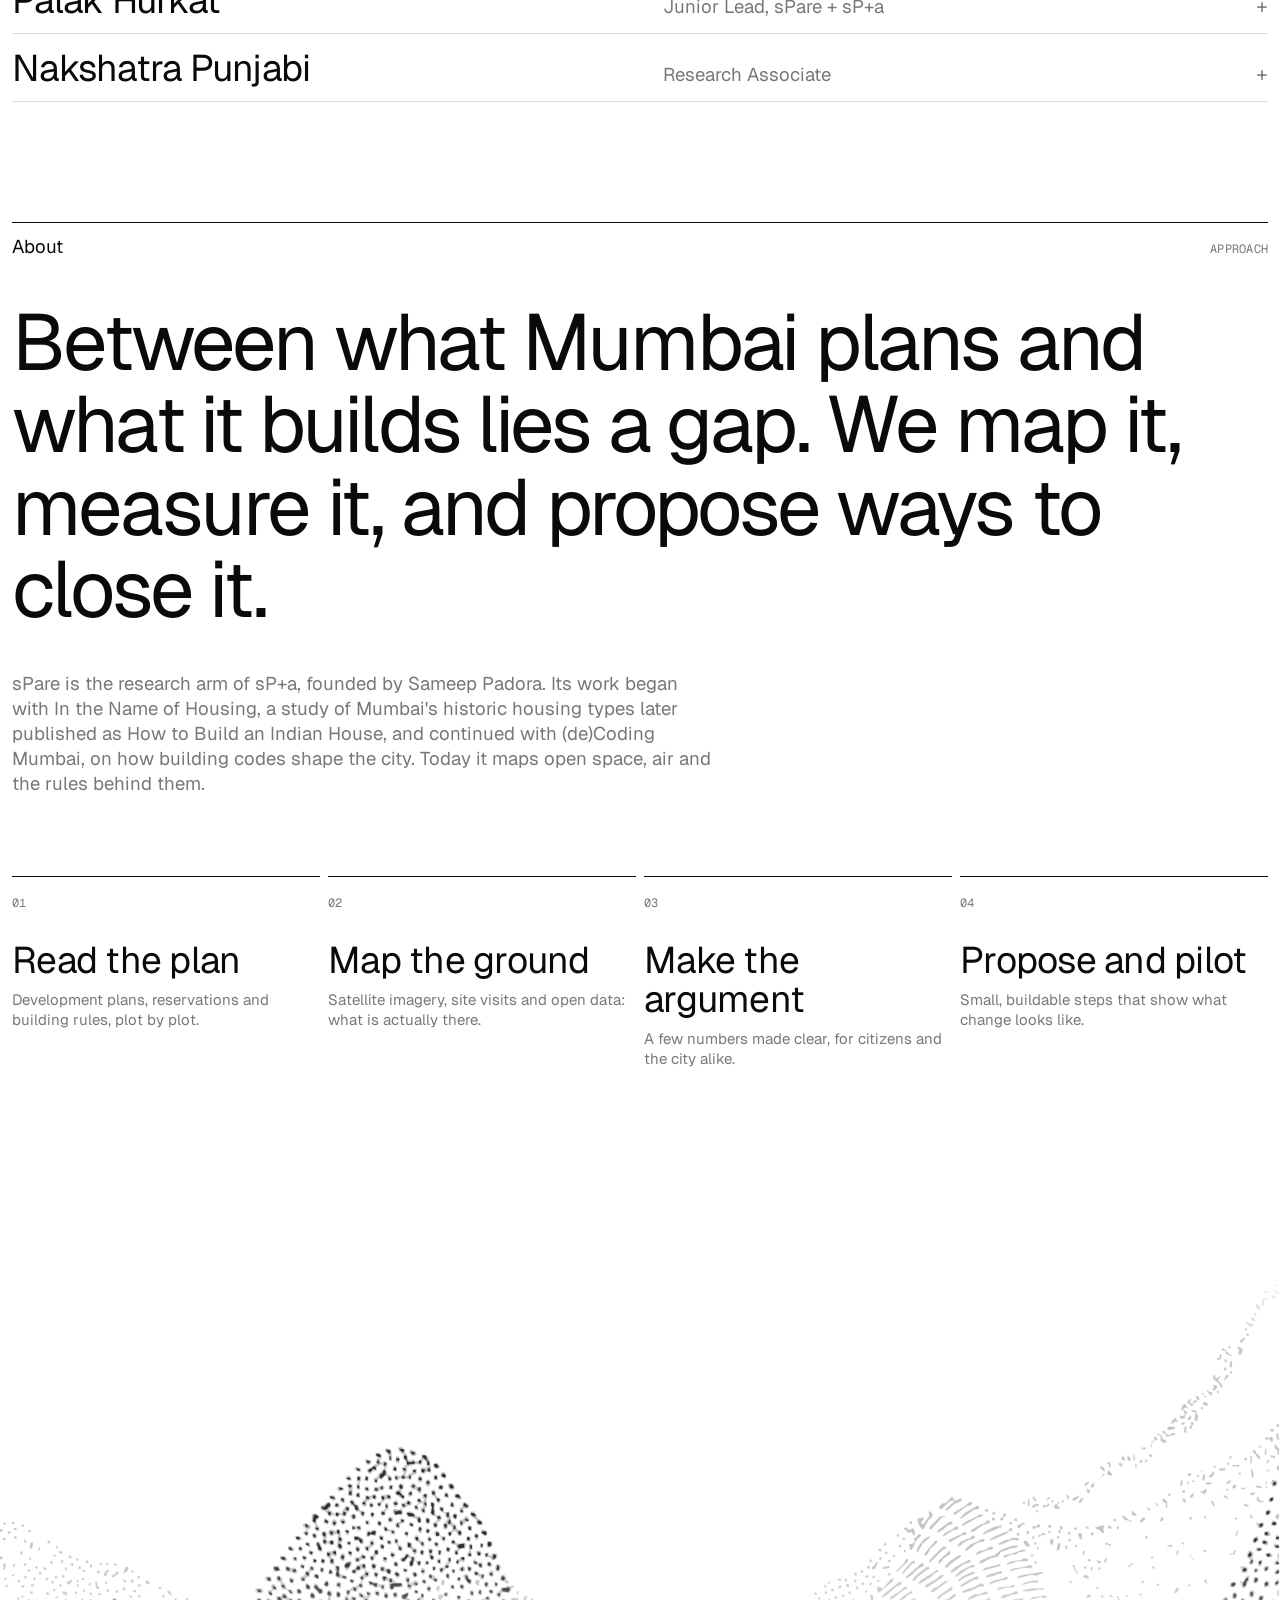
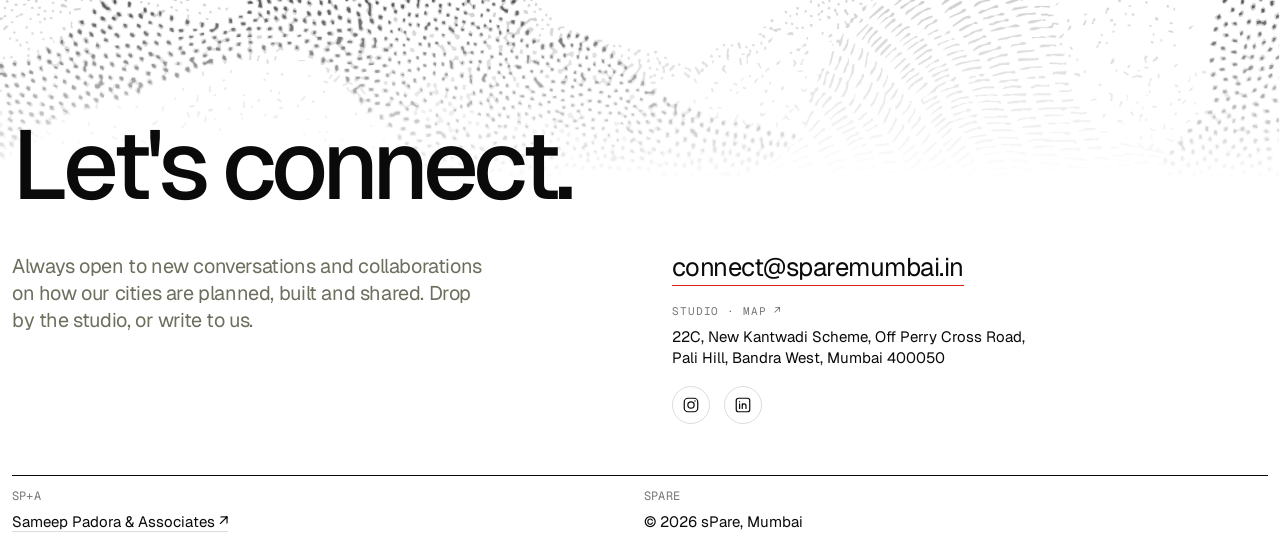
==== commit 7c944b07: "Temporal Spaces card uses the turf frame" ====
--- a/index.html
+++ b/index.html
@@ -43,7 +43,7 @@
       <div class="ti"><h3>Exhibitions<span class="dot"></span></h3><span class="mono">2016 to 2023</span></div>
       <p>In the Name of Housing and (de)Coding Mumbai: sPare&#x27;s housing research, shown in Mumbai, Pune, Ahmedabad and Delft.</p></a>
     <a class="card rv" href="temporal-spaces.html" data-cursor="Open" data-title="Temporal Spaces">
-      <div class="im"><img src="img/sameep-ts.webp" alt="" loading="lazy"><span class="tag mono">Film · Case study</span></div>
+      <div class="im"><img src="img/ts-cover.webp" alt="" loading="lazy"><span class="tag mono">Film · Case study</span></div>
       <div class="ti"><h3>Temporal Spaces<span class="dot"></span></h3><span class="mono">2024</span></div>
       <p>Mumbai is a different city by the hour. Finding the streets and lots that fall empty, and turning them into places to play.</p></a>
   </div>
--- a/site.css
+++ b/site.css
@@ -586,3 +586,9 @@
 footer .ct-so a:hover{color:var(--accent);border-color:var(--accent)}
 footer .ct-so svg{width:20px;height:20px;fill:none;stroke:currentColor;stroke-width:1.6;stroke-linecap:round}footer .ct-so svg .f{fill:currentColor;stroke:none}
 footer .cols{grid-template-columns:1fr 1fr}
+footer .big{font-size:clamp(44px,7.6vw,128px)!important;margin-bottom:clamp(24px,3vw,44px)}
+footer .ct{grid-template-columns:1fr 1fr;margin-bottom:clamp(28px,4vw,56px)}
+footer .ct-by{font-size:clamp(18px,1.55vw,24px)!important;line-height:1.35;max-width:24em}
+footer .ct-mail{font-size:clamp(20px,2vw,30px)!important;border-bottom-width:1.5px}
+footer .ct-ad{font-size:15px;margin-top:18px}
+footer .ct-so{margin-top:18px}footer .ct-so a{width:38px;height:38px}footer .ct-so svg{width:18px;height:18px}
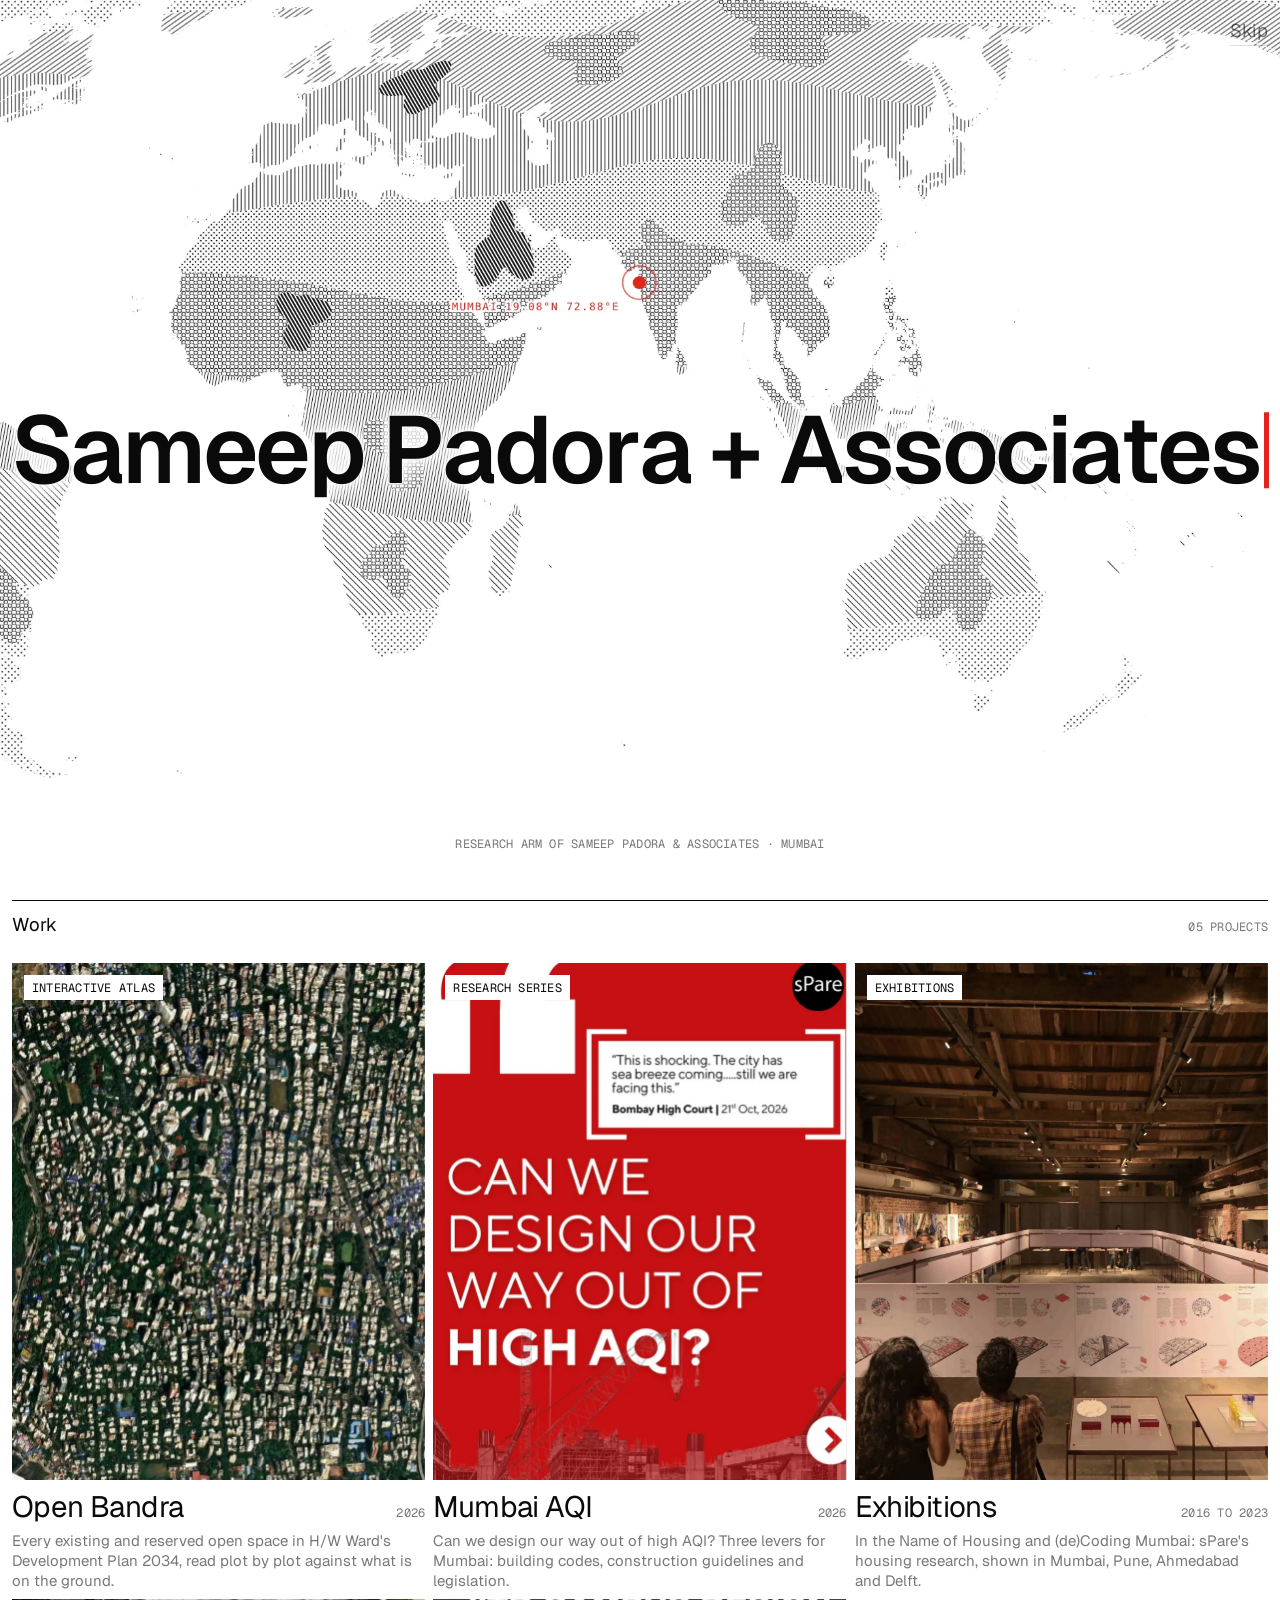
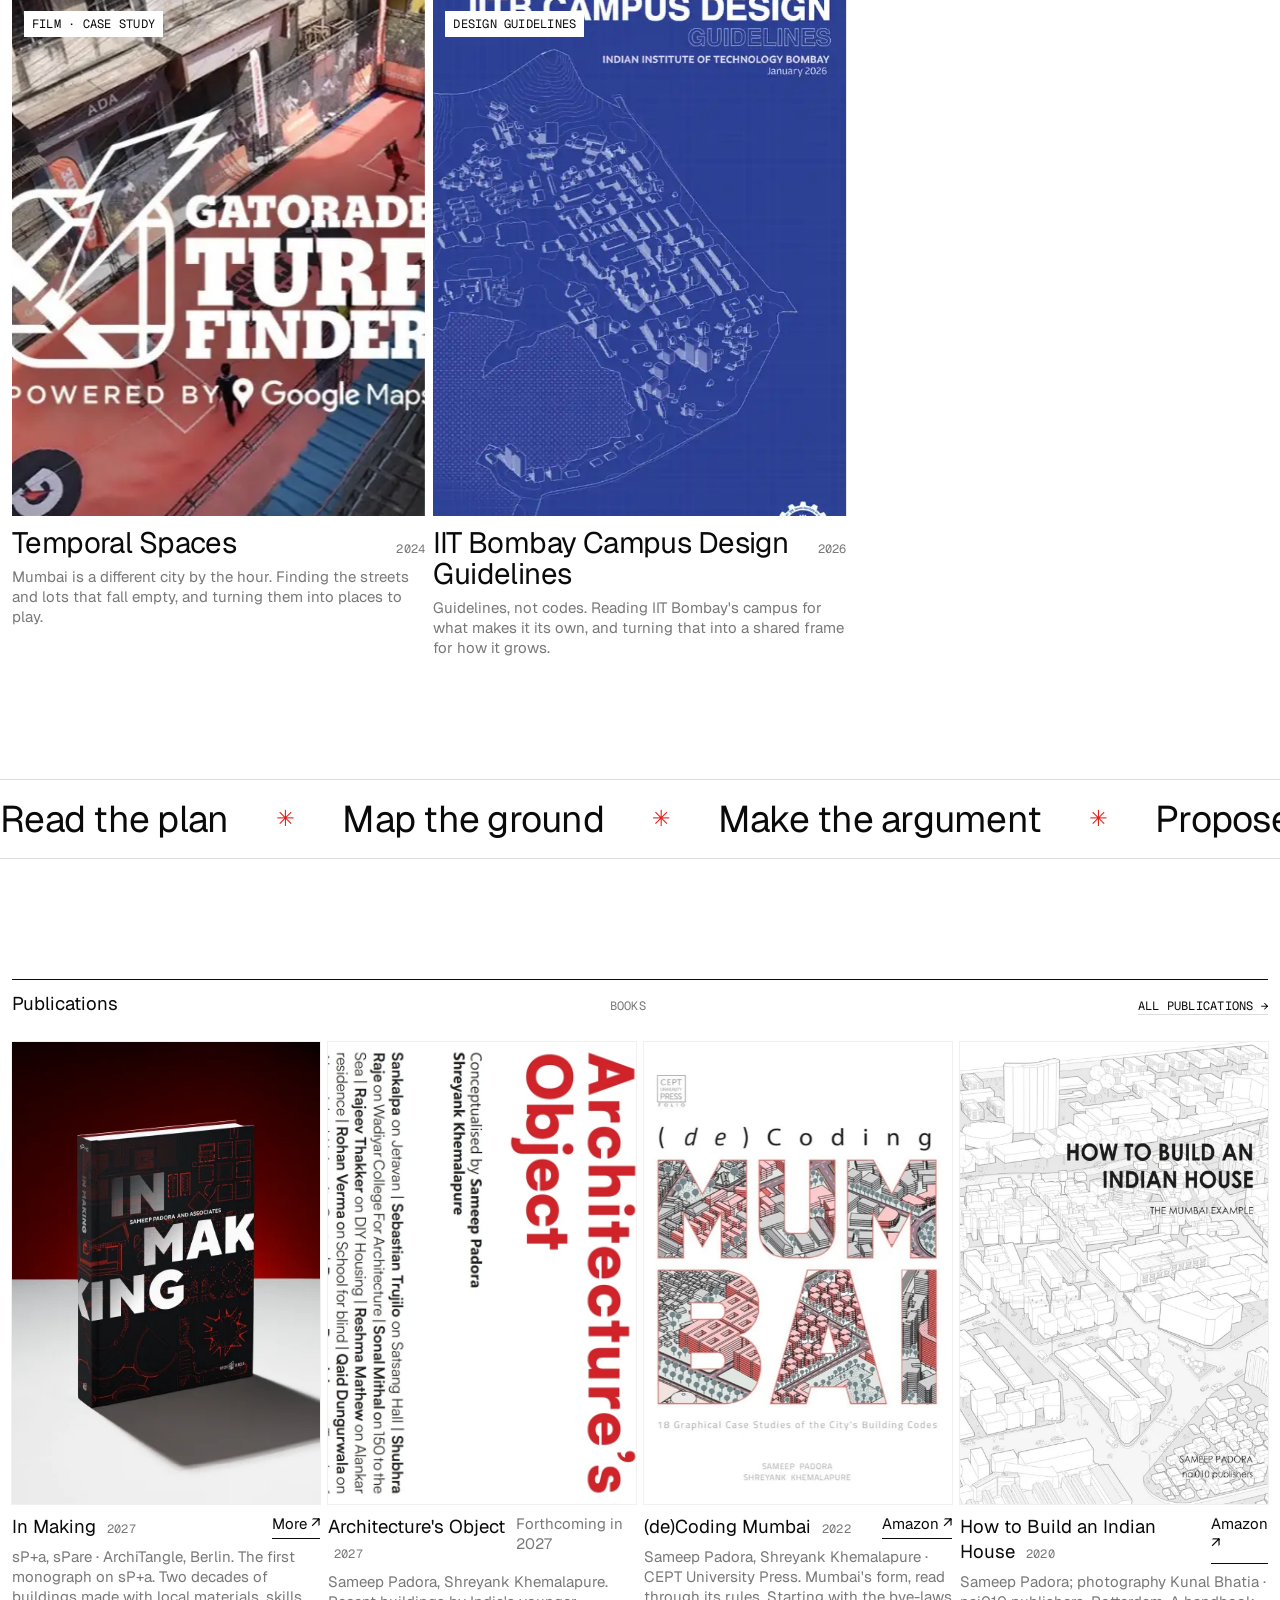
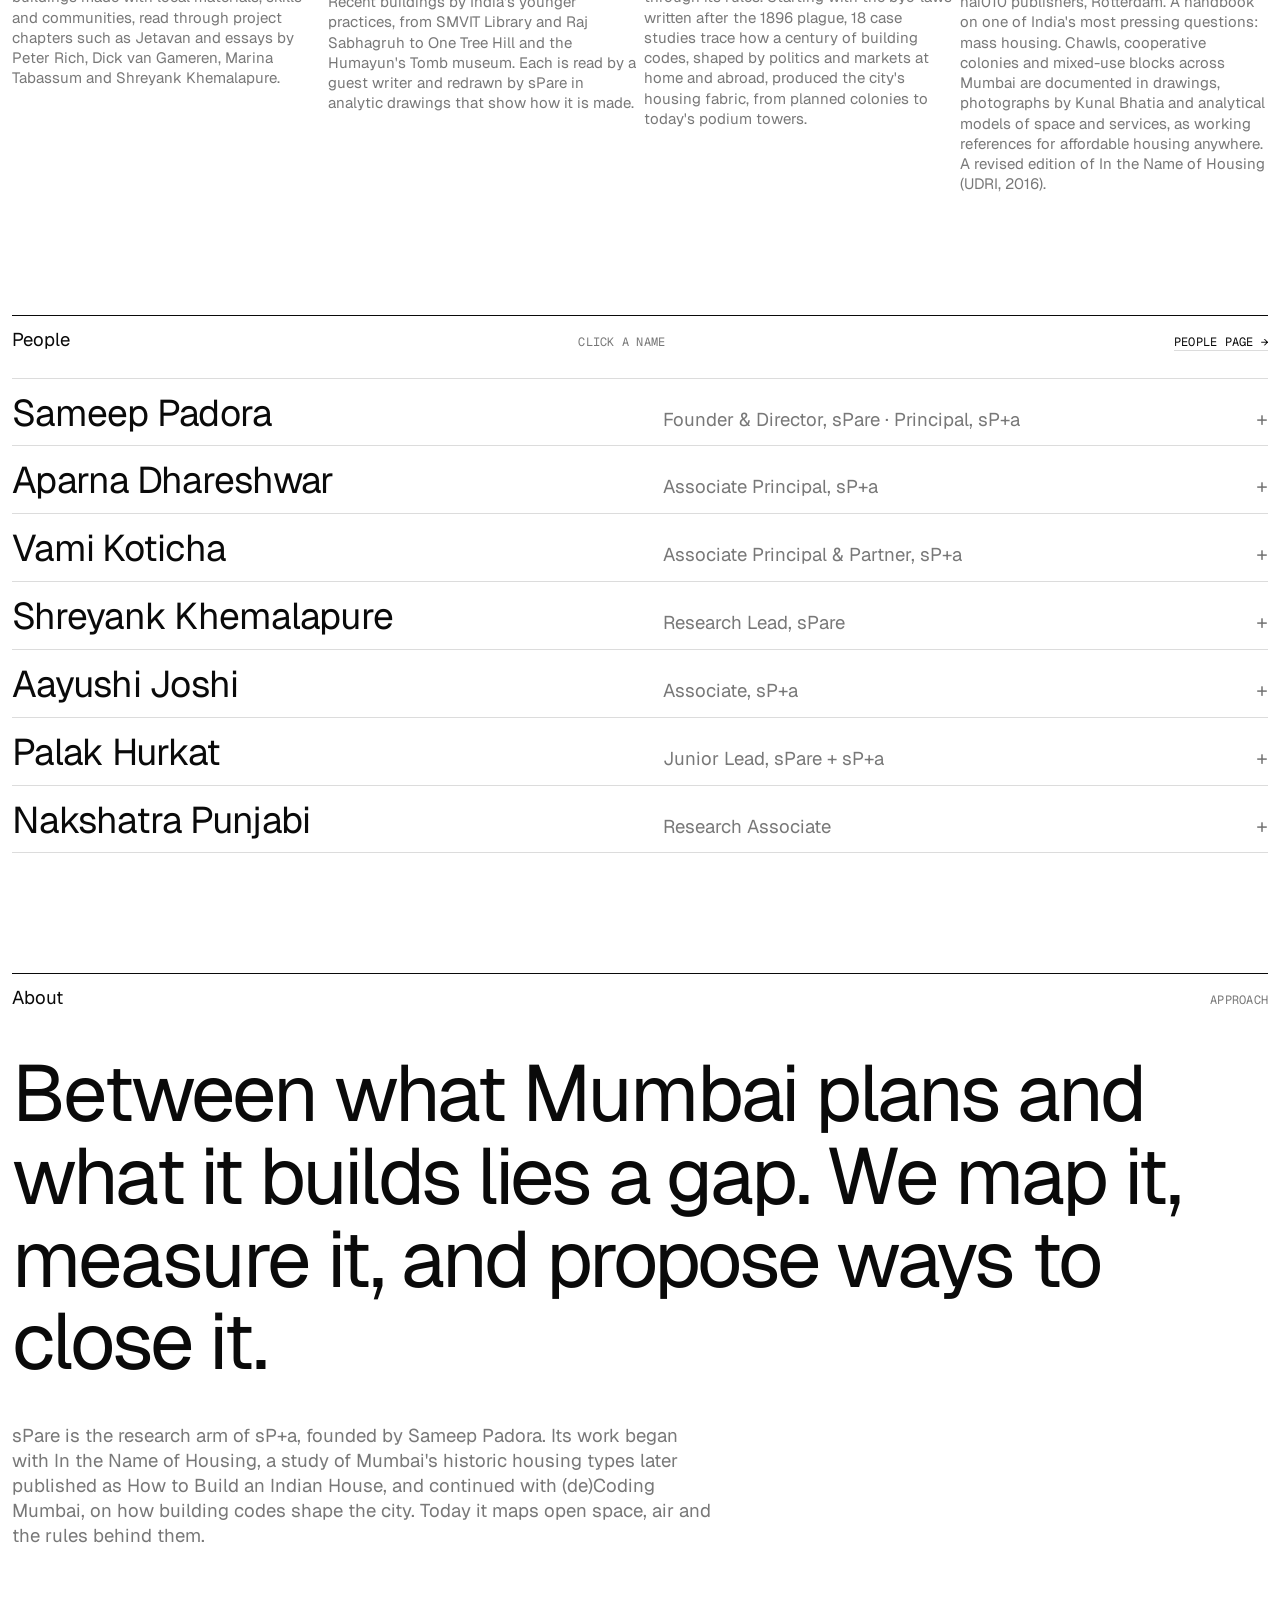
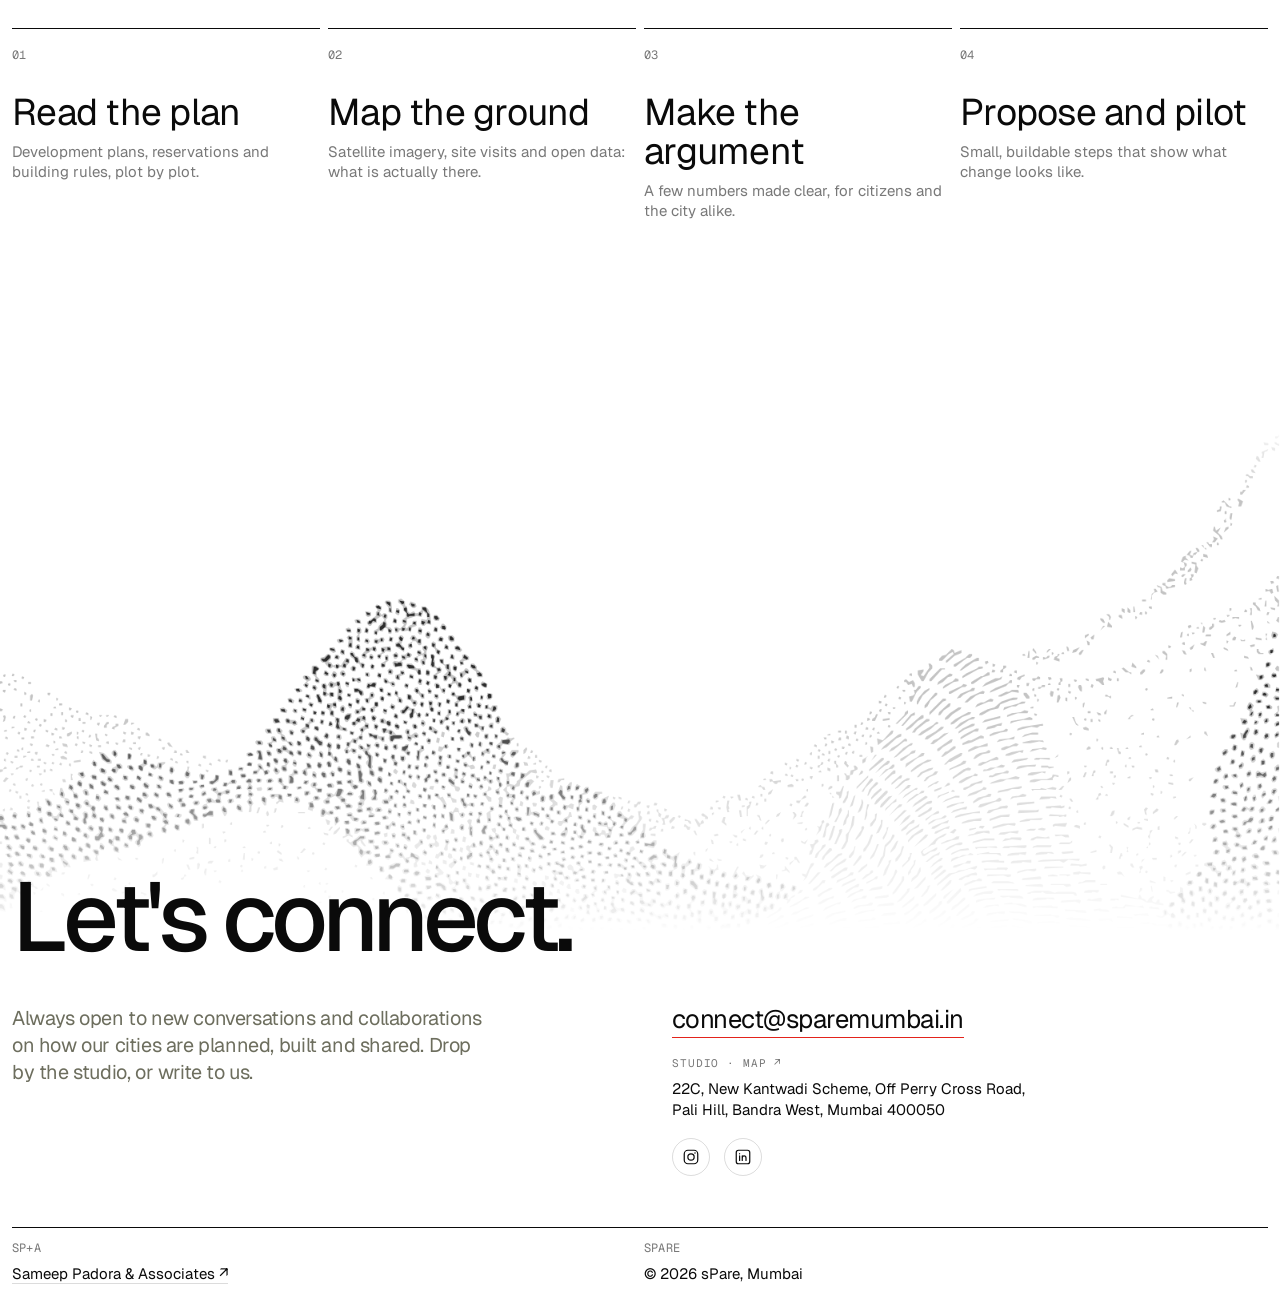
==== commit 95312be9: "Work 05: IIT Bombay Campus Design Guidelines" ====
--- a/index.html
+++ b/index.html
@@ -28,8 +28,8 @@
   <div class="meta mono"><span>Research · Mapping · Proposals</span><span>Bandra West, Mumbai</span><span>Scroll <span class="sc">↓</span></span></div>
 </section>
 <section class="s" id="work">
-  <div class="sh rv"><h2>Work</h2><span class="mono">04 projects</span></div>
-  <div class="work w4">
+  <div class="sh rv"><h2>Work</h2><span class="mono">05 projects</span></div>
+  <div class="work w5">
     <a class="card rv" href="open-bandra.html" data-cursor="Open" data-title="Open Bandra">
       <div class="im"><img src="img/bandra.webp" alt="" loading="lazy"><span class="tag mono">Interactive atlas</span></div>
       <div class="ti"><h3>Open Bandra<span class="dot"></span></h3><span class="mono">2026</span></div>
@@ -46,6 +46,10 @@
       <div class="im"><img src="img/ts-cover.webp" alt="" loading="lazy"><span class="tag mono">Film · Case study</span></div>
       <div class="ti"><h3>Temporal Spaces<span class="dot"></span></h3><span class="mono">2024</span></div>
       <p>Mumbai is a different city by the hour. Finding the streets and lots that fall empty, and turning them into places to play.</p></a>
+    <a class="card rv" href="iitb-guidelines.html" data-cursor="Open" data-title="IIT Bombay Campus Design Guidelines">
+      <div class="im"><img src="img/iitb-1.webp" alt="" loading="lazy"><span class="tag mono">Design guidelines</span></div>
+      <div class="ti"><h3>IIT Bombay Campus Design Guidelines<span class="dot"></span></h3><span class="mono">2026</span></div>
+      <p>Guidelines, not codes. Reading IIT Bombay&#x27;s campus for what makes it its own, and turning that into a shared frame for how it grows.</p></a>
   </div>
 </section>
 <div class="mq" aria-hidden="true"><div class="tr"><span>Read the plan</span><span>Map the ground</span><span>Make the argument</span><span>Propose and pilot</span><span>Open Bandra</span><span>Mumbai AQI</span><span>Read the plan</span><span>Map the ground</span><span>Make the argument</span><span>Propose and pilot</span><span>Open Bandra</span><span>Mumbai AQI</span></div></div>
--- a/site.css
+++ b/site.css
@@ -592,3 +592,15 @@
 footer .ct-mail{font-size:clamp(20px,2vw,30px)!important;border-bottom-width:1.5px}
 footer .ct-ad{font-size:15px;margin-top:18px}
 footer .ct-so{margin-top:18px}footer .ct-so a{width:38px;height:38px}footer .ct-so svg{width:18px;height:18px}
+.work.w5{grid-template-columns:repeat(5,1fr)}.work.w5 .card h3{font-size:clamp(24px,2.3vw,40px)}
+@media (max-width:1300px){.work.w5{grid-template-columns:repeat(3,1fr)}}
+@media (max-width:820px){.work.w5{grid-template-columns:1fr 1fr}}
+@media (max-width:620px){.work.w5{grid-template-columns:1fr;row-gap:36px}}
+.ibi{display:grid;grid-template-columns:minmax(0,.8fr) 1.2fr;gap:clamp(24px,5vw,72px);align-items:start;margin:0 0 clamp(48px,8vw,110px)}
+.ibi img{width:100%;display:block}
+.ibt>.mono{display:block;color:var(--accent);margin-bottom:14px}.ibt p{font-size:clamp(17px,1.5vw,22px);line-height:1.45;margin:0 0 1em;max-width:34em}
+.ibn{display:grid;grid-template-columns:repeat(3,1fr);gap:18px;margin-top:32px;border-top:1px solid var(--rule);padding-top:18px}.ibn div{font-size:var(--t-s);color:var(--soft)}.ibn b{display:block;color:var(--ink);font-weight:500;margin:4px 0}
+.ibg{display:grid;grid-template-columns:1fr 1fr;gap:clamp(28px,4vw,56px) clamp(18px,3vw,40px);margin-bottom:clamp(40px,6vw,80px)}
+.ibs{margin:0}.ibs img{width:100%;display:block;background:var(--mist);box-shadow:0 0 0 1px var(--rule)}
+.ibs figcaption{padding-top:12px;font-size:var(--t-s);color:var(--soft);max-width:40em}.ibs figcaption .mono{margin-right:10px}.ibs figcaption b{color:var(--ink);font-weight:500;margin-right:6px}
+@media (max-width:820px){.ibi,.ibg{grid-template-columns:1fr}.ibi img{max-width:420px}.ibn{grid-template-columns:1fr}}
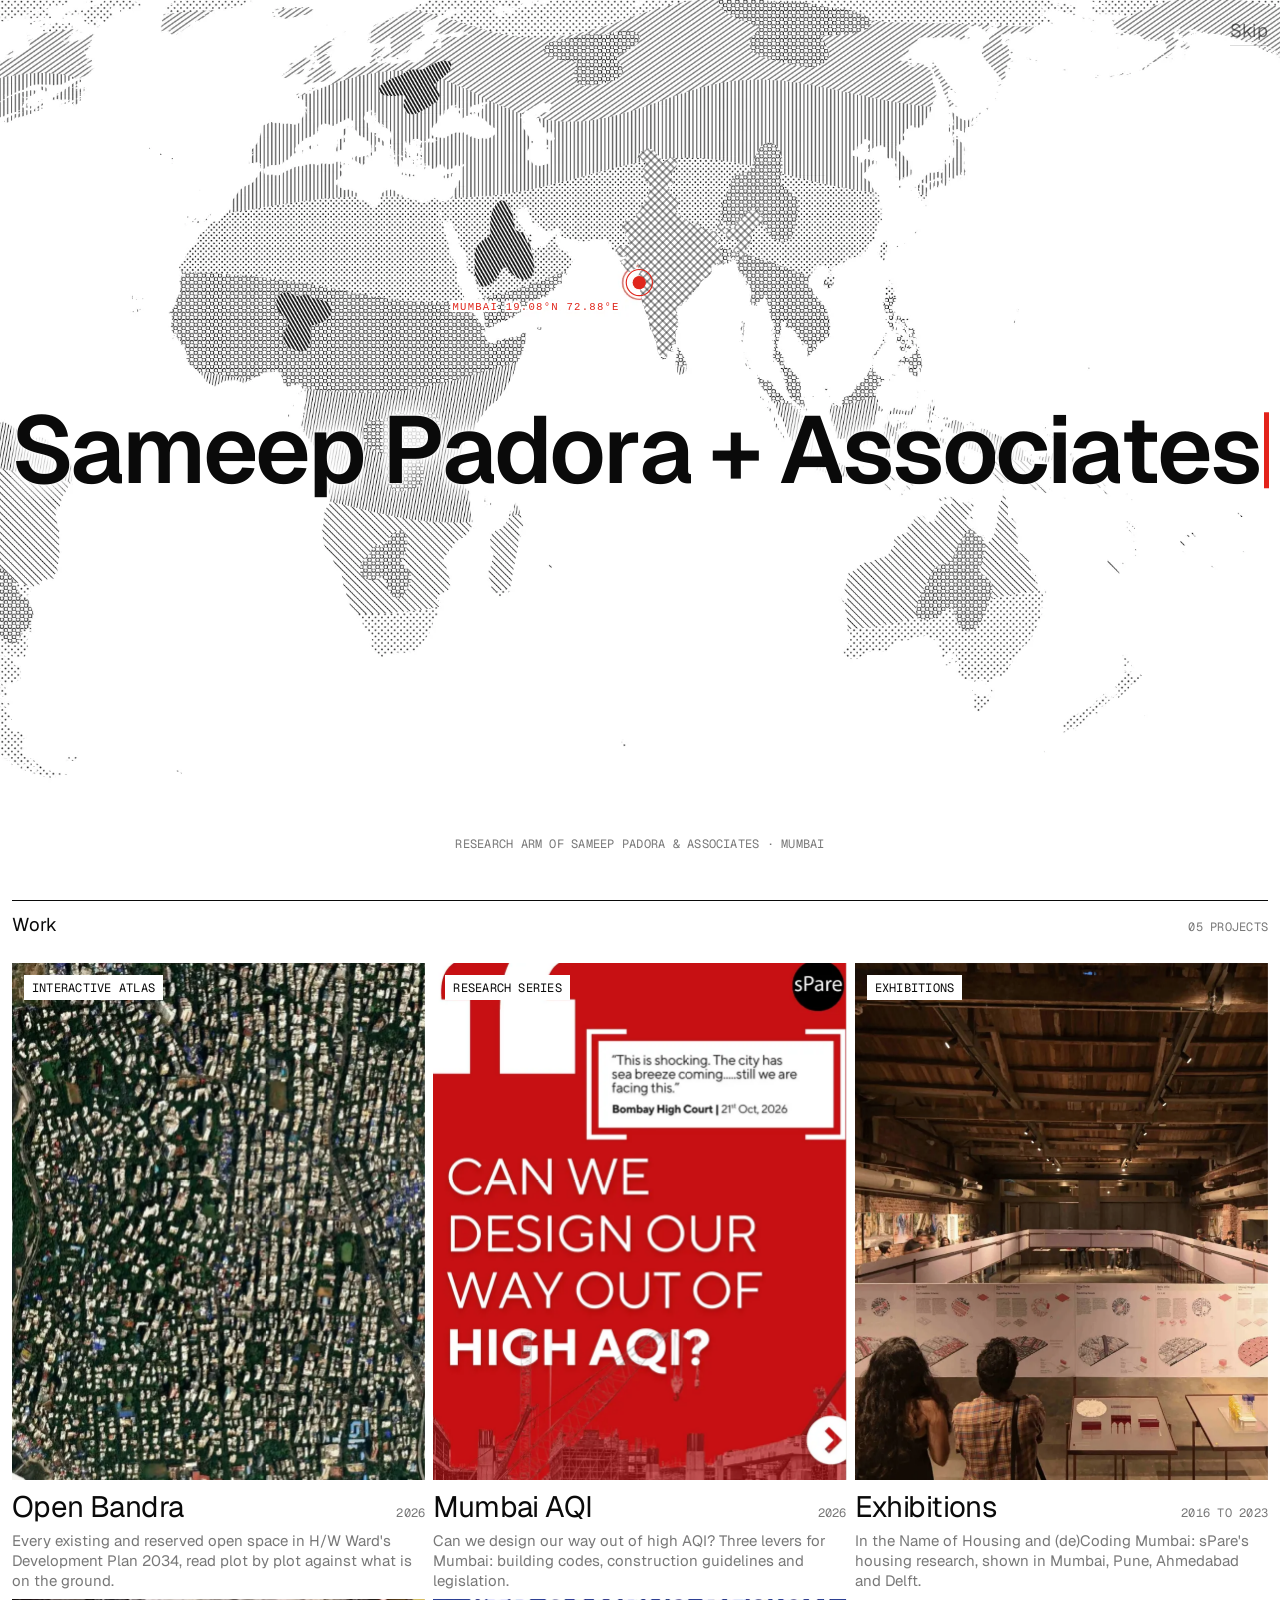
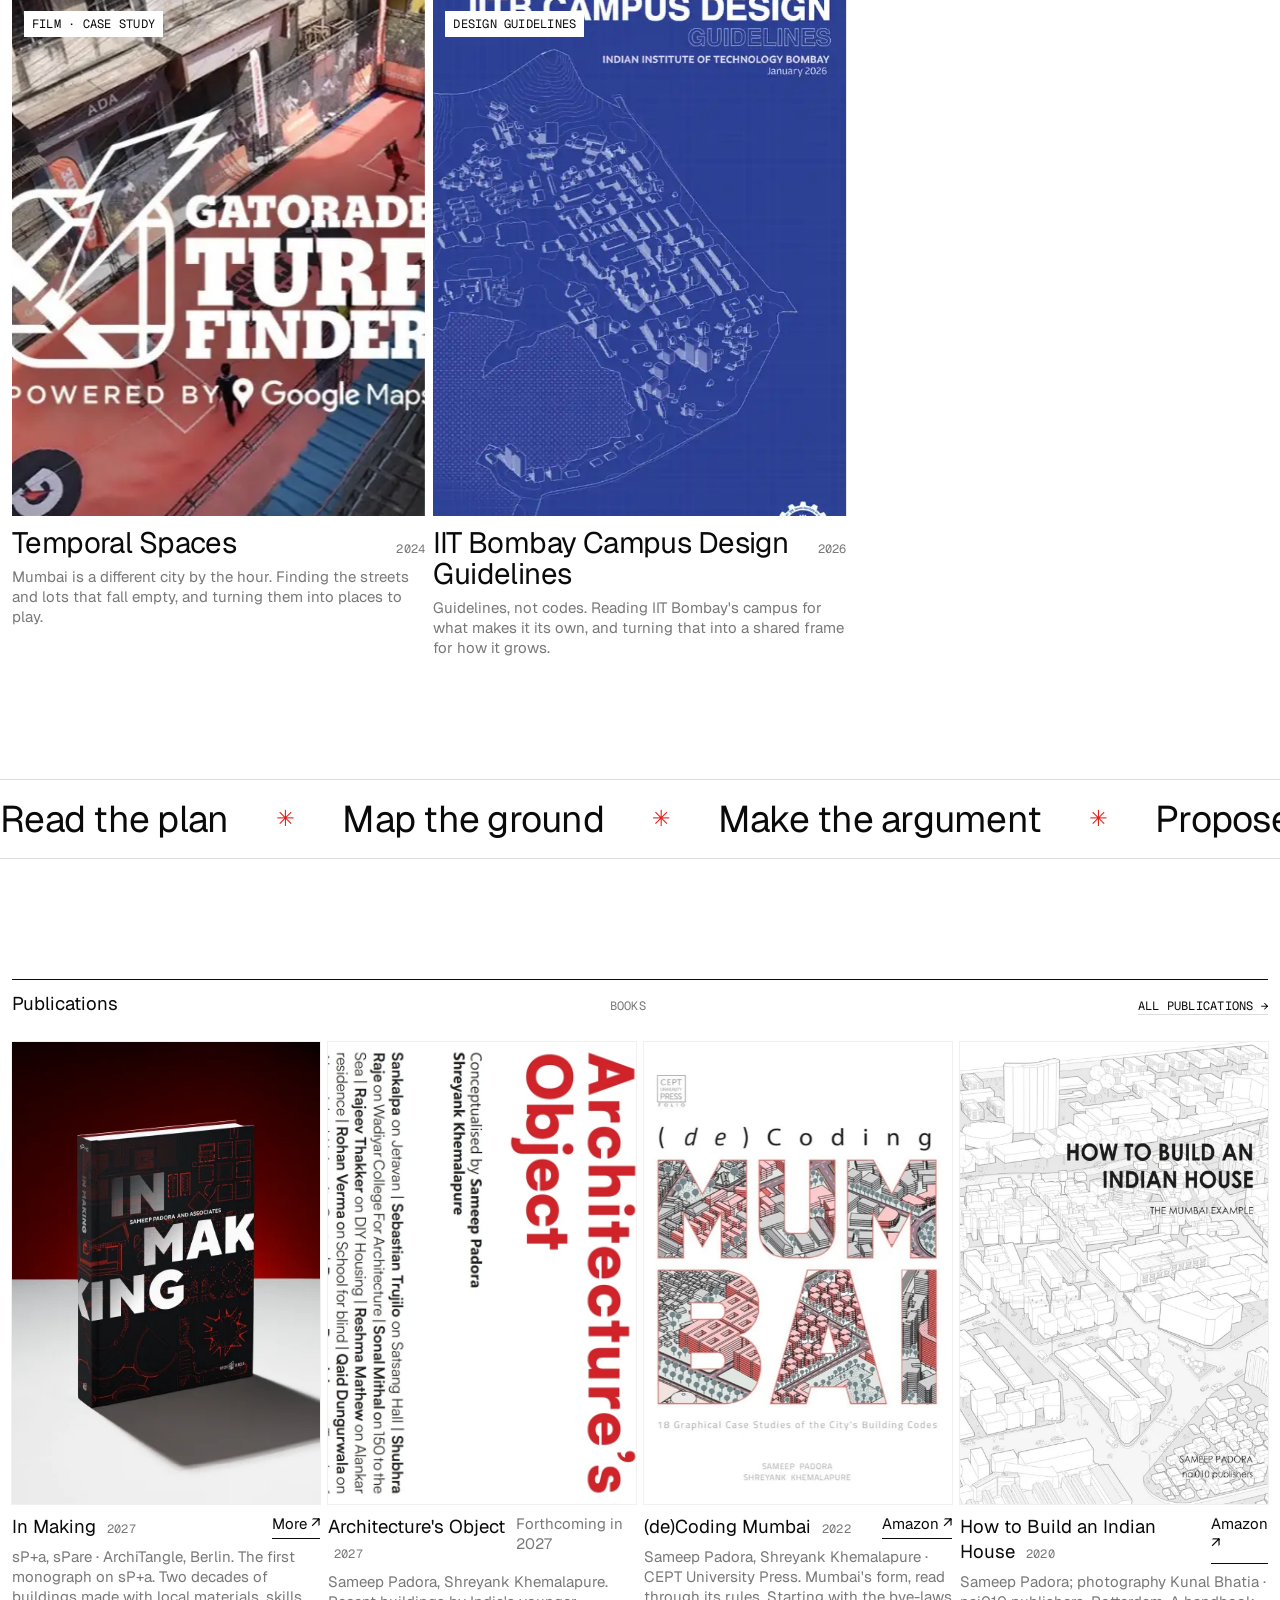
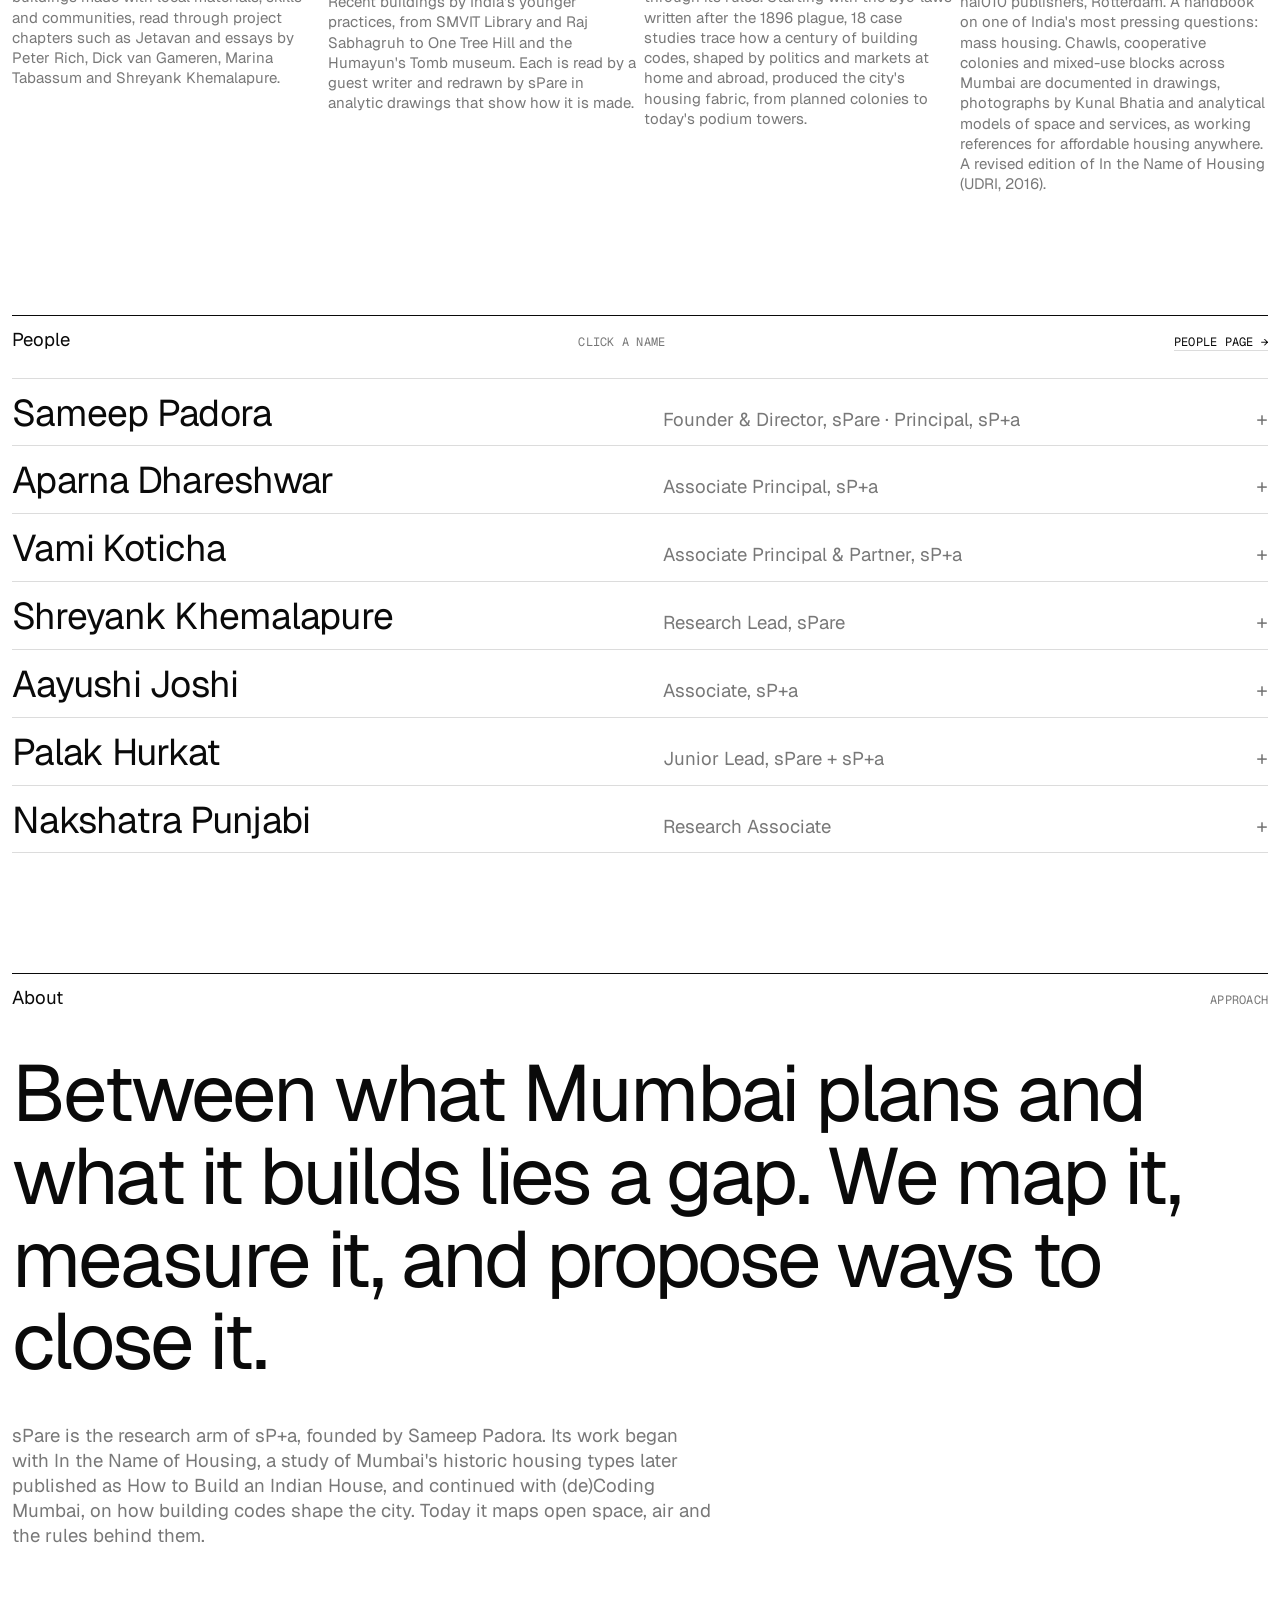
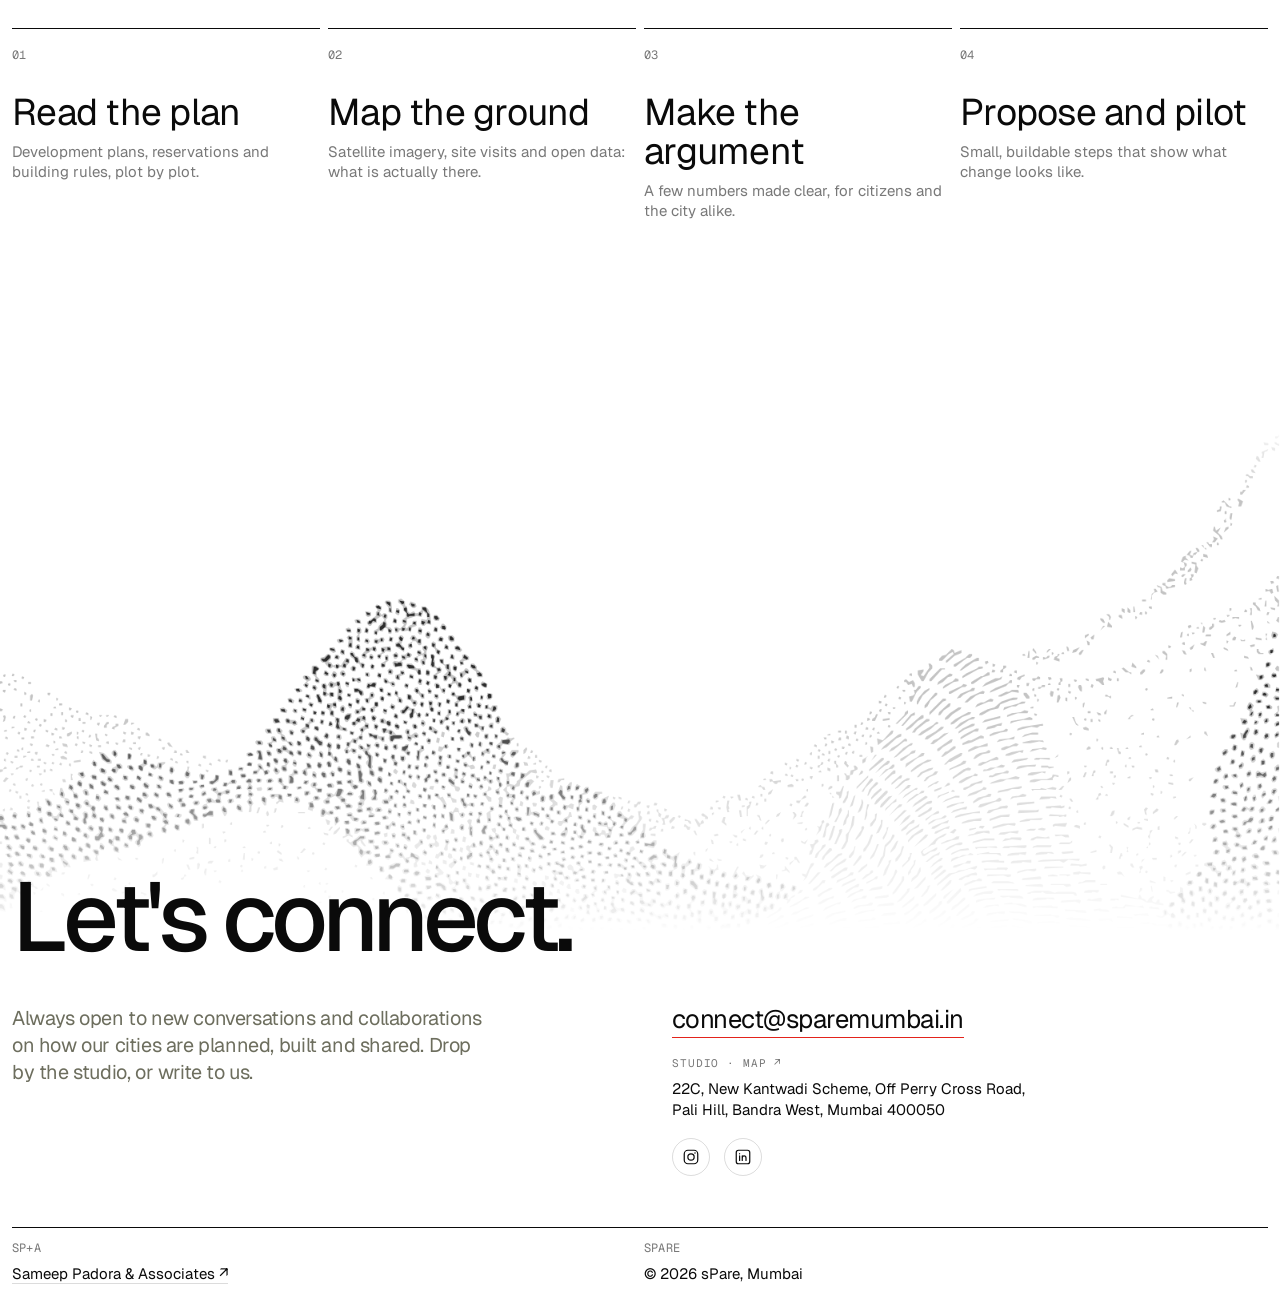
==== commit cc2fe72e: "India's full outline on the intro map; text kept off textures" ====
--- a/index.html
+++ b/index.html
@@ -11,7 +11,7 @@
 <link rel="stylesheet" href="site.css">
 </head>
 <body class="home">
-<div id="intro" aria-hidden="true"><div class="in-art"><img data-src="img/pat/world.webp" alt=""></div><div class="nm" id="nm"><div class="nm-l"></div><p class="nm-c mono">&nbsp;</p></div><img class="in-logo" src="img/logo.svg" alt=""><p class="in-k mono">Research arm of Sameep Padora &amp; Associates · Mumbai</p><button class="in-skip mono" type="button">Skip</button></div>
+<div id="intro" aria-hidden="true"><div class="in-art"><img data-src="img/pat/world.webp" alt=""><svg class="in-ind" viewBox="0 0 2000 1100" preserveAspectRatio="xMidYMid slice" aria-hidden="true"><defs><pattern id="pi" width="5.2" height="5.2" patternUnits="userSpaceOnUse" patternTransform="scale(1.3) rotate(45)"><path d="M0 2.6H5.2M2.6 0V5.2" stroke="#111" stroke-width=".7"/></pattern><path id="ind" d="M1037,217L1040,219L1040,221L1042,224L1040,225L1037,227L1036,226L1036,224L1034,225L1034,228L1036,231L1036,233L1036,234L1036,235L1036,237L1037,237L1038,236L1040,240L1043,240L1045,242L1045,244L1048,245L1050,247L1049,247L1046,251L1046,253L1045,255L1045,257L1044,260L1046,262L1047,262L1047,261L1051,264L1052,266L1053,266L1055,269L1057,268L1059,271L1061,270L1061,272L1063,273L1064,274L1065,272L1068,274L1068,273L1070,272L1071,273L1073,274L1073,276L1077,279L1079,278L1080,281L1081,280L1083,280L1086,282L1088,280L1088,282L1090,283L1093,282L1094,282L1095,279L1094,276L1095,270L1095,268L1098,267L1099,268L1099,269L1099,272L1099,274L1098,275L1099,277L1101,278L1102,278L1105,279L1109,278L1111,279L1115,279L1115,278L1118,278L1119,278L1119,276L1119,274L1119,272L1116,272L1117,270L1116,269L1119,270L1120,269L1121,270L1123,269L1124,268L1123,267L1123,266L1126,265L1127,262L1131,261L1131,260L1134,258L1133,257L1135,256L1136,257L1140,258L1141,258L1141,256L1142,256L1143,255L1145,255L1145,256L1146,256L1145,257L1145,259L1147,259L1148,261L1146,264L1151,264L1152,266L1152,268L1152,269L1149,271L1151,276L1149,275L1148,273L1145,274L1140,279L1138,280L1138,283L1139,285L1138,286L1138,288L1135,291L1135,293L1136,294L1133,300L1132,305L1130,303L1128,304L1127,303L1128,306L1128,311L1127,312L1126,312L1126,313L1126,315L1126,319L1125,319L1125,321L1124,321L1123,320L1123,321L1121,306L1119,307L1118,306L1119,308L1117,310L1118,311L1116,313L1115,310L1115,312L1115,311L1114,307L1115,303L1116,303L1117,301L1118,302L1118,300L1120,300L1120,296L1121,296L1122,295L1119,293L1109,293L1105,292L1105,286L1104,284L1104,286L1102,286L1101,284L1100,282L1099,282L1100,284L1098,283L1098,282L1096,280L1096,282L1097,282L1097,283L1095,284L1094,287L1096,288L1097,290L1099,290L1099,292L1100,292L1100,293L1097,293L1096,296L1095,295L1094,298L1095,299L1097,301L1099,301L1098,304L1098,305L1097,307L1099,308L1098,310L1100,310L1099,312L1100,314L1100,316L1101,320L1101,321L1100,321L1101,324L1099,324L1099,323L1099,324L1099,325L1098,325L1099,320L1098,321L1098,319L1097,325L1097,323L1097,321L1097,324L1096,323L1096,324L1096,323L1095,325L1095,321L1095,319L1094,319L1094,317L1093,317L1094,319L1095,320L1093,323L1089,325L1087,327L1087,329L1087,331L1088,332L1086,334L1086,335L1086,336L1086,335L1084,337L1084,338L1082,337L1084,338L1078,341L1079,340L1079,339L1077,340L1076,343L1077,341L1078,341L1077,342L1079,341L1074,345L1074,346L1070,353L1065,356L1065,358L1064,358L1064,359L1059,363L1058,364L1058,365L1059,364L1058,367L1055,369L1052,369L1050,374L1050,373L1049,372L1049,374L1049,373L1048,373L1046,374L1044,380L1045,384L1045,386L1044,387L1045,387L1046,393L1045,391L1045,392L1044,391L1044,392L1046,393L1046,395L1045,401L1044,403L1043,407L1043,410L1042,410L1042,411L1043,411L1043,419L1041,419L1039,419L1039,421L1037,426L1038,427L1040,427L1040,428L1038,427L1034,429L1033,431L1032,435L1028,437L1025,435L1022,430L1023,430L1022,430L1021,427L1021,426L1020,422L1021,424L1021,425L1022,425L1021,425L1021,423L1020,421L1020,420L1017,410L1015,406L1015,405L1014,405L1012,398L1011,398L1011,394L1011,392L1011,391L1009,388L1009,387L1010,387L1009,386L1009,384L1009,385L1007,382L1008,381L1007,382L1006,380L1006,377L1005,377L1006,377L1005,376L1005,375L1003,371L1003,370L1003,371L1002,368L1002,367L1001,359L1000,353L1000,354L1001,353L999,352L1000,351L999,349L1000,348L1000,349L1000,348L999,348L1000,347L1000,345L999,347L999,344L1000,345L999,343L999,342L998,342L998,340L998,339L1000,332L999,331L999,330L999,329L999,328L998,329L998,328L997,326L999,326L998,326L999,324L1001,323L997,324L997,322L998,321L997,322L997,321L997,319L999,319L1000,319L997,319L996,318L996,319L995,318L996,319L996,320L994,321L995,322L994,322L995,322L994,323L995,323L996,324L995,328L988,332L986,332L982,328L975,318L976,317L976,319L978,318L978,317L979,318L980,317L982,316L985,312L985,311L984,312L984,313L982,312L980,314L979,314L974,312L972,310L973,309L972,309L972,308L971,308L971,307L974,304L971,307L970,307L971,306L970,306L971,304L973,304L974,301L975,301L981,302L984,300L985,300L985,301L986,301L988,300L987,298L988,297L985,291L985,289L983,288L982,286L982,281L978,279L978,276L983,268L985,267L986,270L987,270L993,268L993,266L995,264L996,261L1000,258L1002,250L1006,247L1005,246L1008,241L1010,239L1010,238L1010,236L1009,233L1010,232L1012,230L1014,229L1015,228L1013,226L1011,226L1011,222L1010,223L1009,223L1004,220L1004,216L1003,208L1003,206L1004,206L1005,204L1006,203L1007,200L1005,199L1005,196L1002,196L1001,194L1001,193L997,193L998,189L1000,187L1001,185L1006,185L1005,183L1007,183L1011,181L1012,183L1013,182L1015,182L1015,184L1017,184L1019,187L1023,190L1024,193L1028,195L1028,197L1032,196L1036,193L1038,193L1039,192L1042,194L1044,193L1046,196L1046,197L1044,205L1043,205L1042,206L1042,207L1041,207L1041,209L1040,211L1037,211L1038,215L1037,215L1037,217ZM1130,444L1131,447L1130,448L1129,446L1129,444L1130,444ZM1122,414L1122,417L1121,417L1122,415L1122,414ZM1125,395L1125,396L1124,398L1125,398L1125,401L1124,402L1125,402L1124,405L1123,409L1122,406L1123,406L1123,403L1124,403L1123,402L1124,398L1124,394L1125,392L1126,394L1125,394L1125,395Z"/></defs><use href="#ind" fill="#fff"/><use href="#ind" fill="url(#pi)"/><g><circle class="rg" style="transform-box:fill-box;transform-origin:center;animation:p 2.4s ease-out infinite" cx="999.2" cy="345.4" r="16" fill="none" stroke="#e0261b" stroke-width="1.4"/><circle cx="999.2" cy="345.4" r="8" fill="#e0261b"/><text text-anchor="end" x="975.2" y="379.4" font-family="ui-monospace,Menlo,monospace" font-size="13" letter-spacing="1.5" fill="#e0261b" stroke="#fff" stroke-width="5" paint-order="stroke">MUMBAI 19.08°N 72.88°E</text></g></svg></div><div class="nm" id="nm"><div class="nm-l"></div><p class="nm-c mono">&nbsp;</p></div><img class="in-logo" src="img/logo.svg" alt=""><p class="in-k mono">Research arm of Sameep Padora &amp; Associates · Mumbai</p><button class="in-skip mono" type="button">Skip</button></div>
 <script>try{var r=document.referrer&&new URL(document.referrer);if(r&&r.host===location.host&&!/[?&]intro/.test(location.search))document.documentElement.classList.add("seen")}catch(e){}</script>
 <div id="prog"></div>
 <header id="hdr">
--- a/site.css
+++ b/site.css
@@ -604,3 +604,7 @@
 .ibs{margin:0}.ibs img{width:100%;display:block;background:var(--mist);box-shadow:0 0 0 1px var(--rule)}
 .ibs figcaption{padding-top:12px;font-size:var(--t-s);color:var(--soft);max-width:40em}.ibs figcaption .mono{margin-right:10px}.ibs figcaption b{color:var(--ink);font-weight:500;margin-right:6px}
 @media (max-width:820px){.ibi,.ibg{grid-template-columns:1fr}.ibi img{max-width:420px}.ibn{grid-template-columns:1fr}}
+.ph-art img{-webkit-mask-image:radial-gradient(ellipse 72% 46% at 62% 26%,#000 30%,transparent 100%)!important;mask-image:radial-gradient(ellipse 72% 46% at 62% 26%,#000 30%,transparent 100%)!important}
+.ph .lede,.ph p,.hero .meta{text-shadow:0 0 2px #fff,0 0 6px #fff,0 0 14px #fff,0 0 24px #fff}
+#intro .in-art svg.in-ind{position:absolute;left:0;top:0;width:100%;height:100%;clip-path:circle(0% at 50% 50%);animation:inArt 2.2s cubic-bezier(.65,0,.25,1) .5s forwards}
+@keyframes p{0%{transform:scale(.5);opacity:1}100%{transform:scale(2.8);opacity:0}}
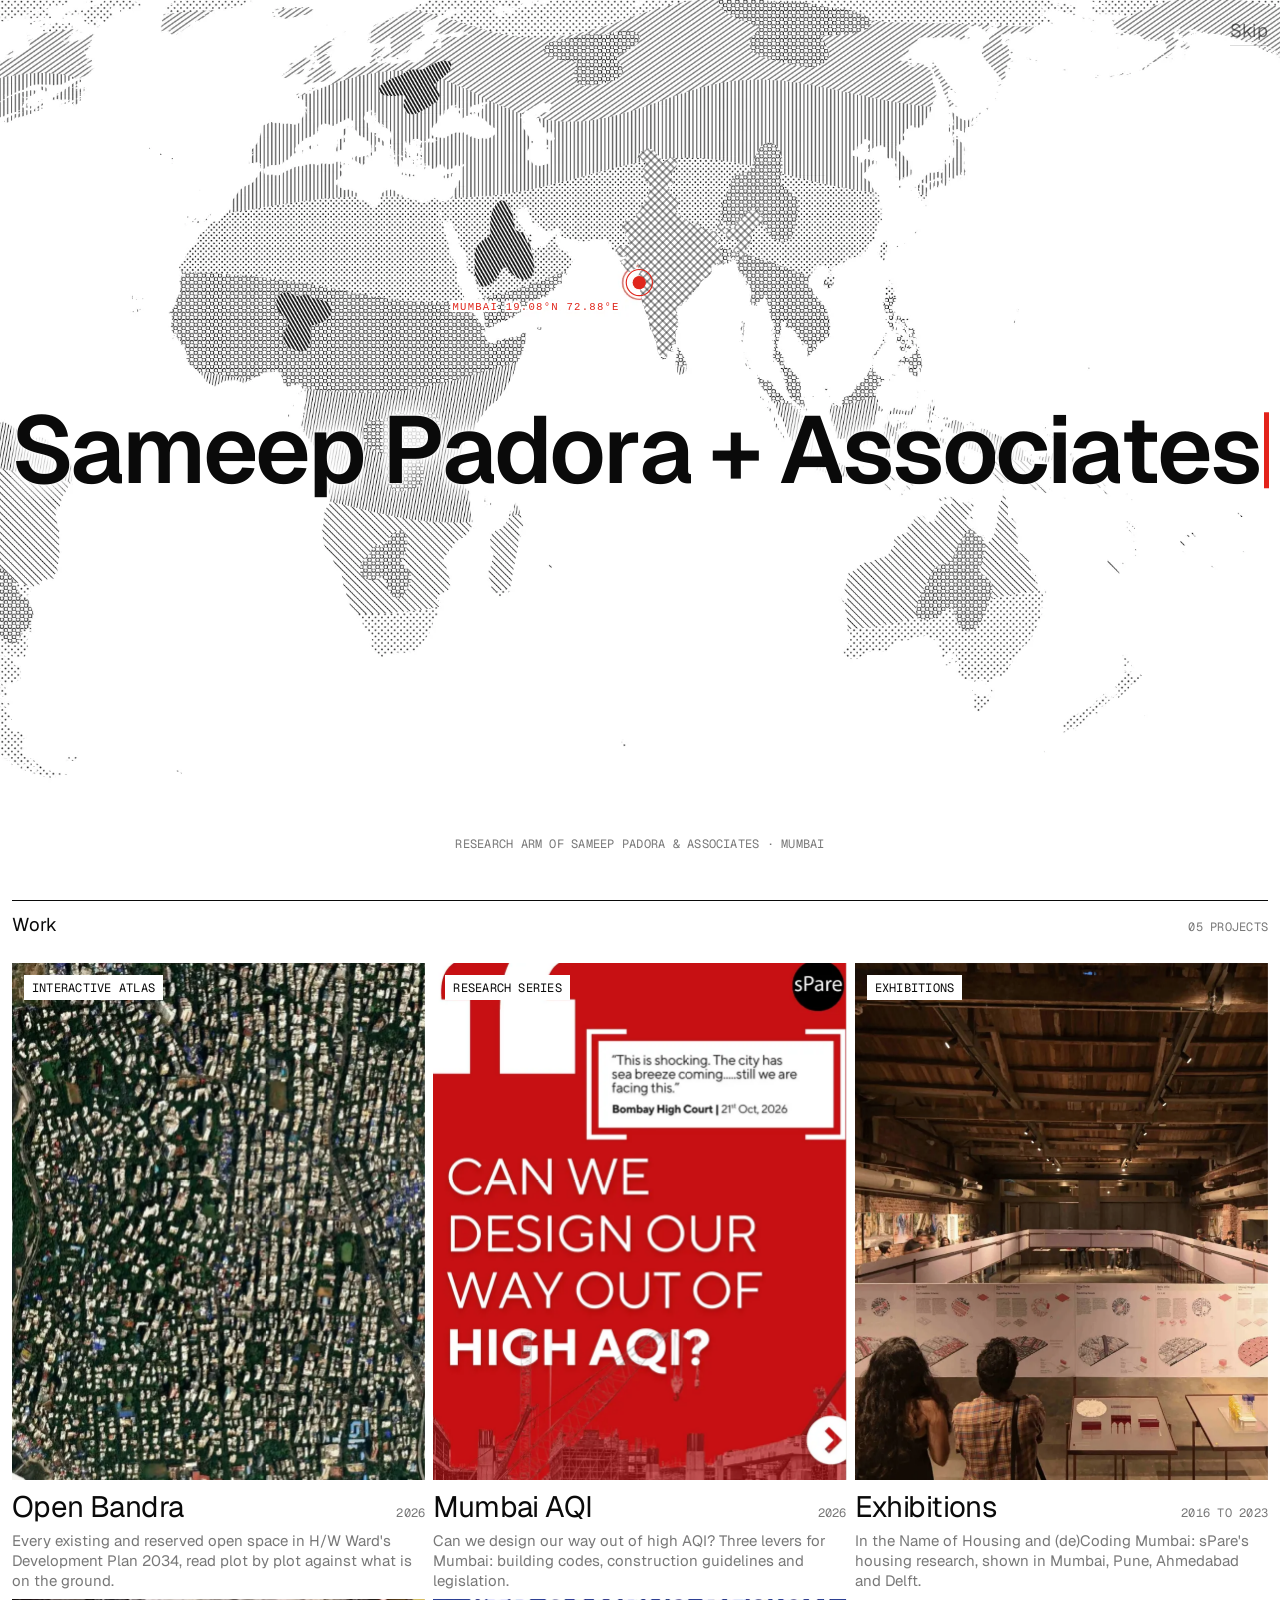
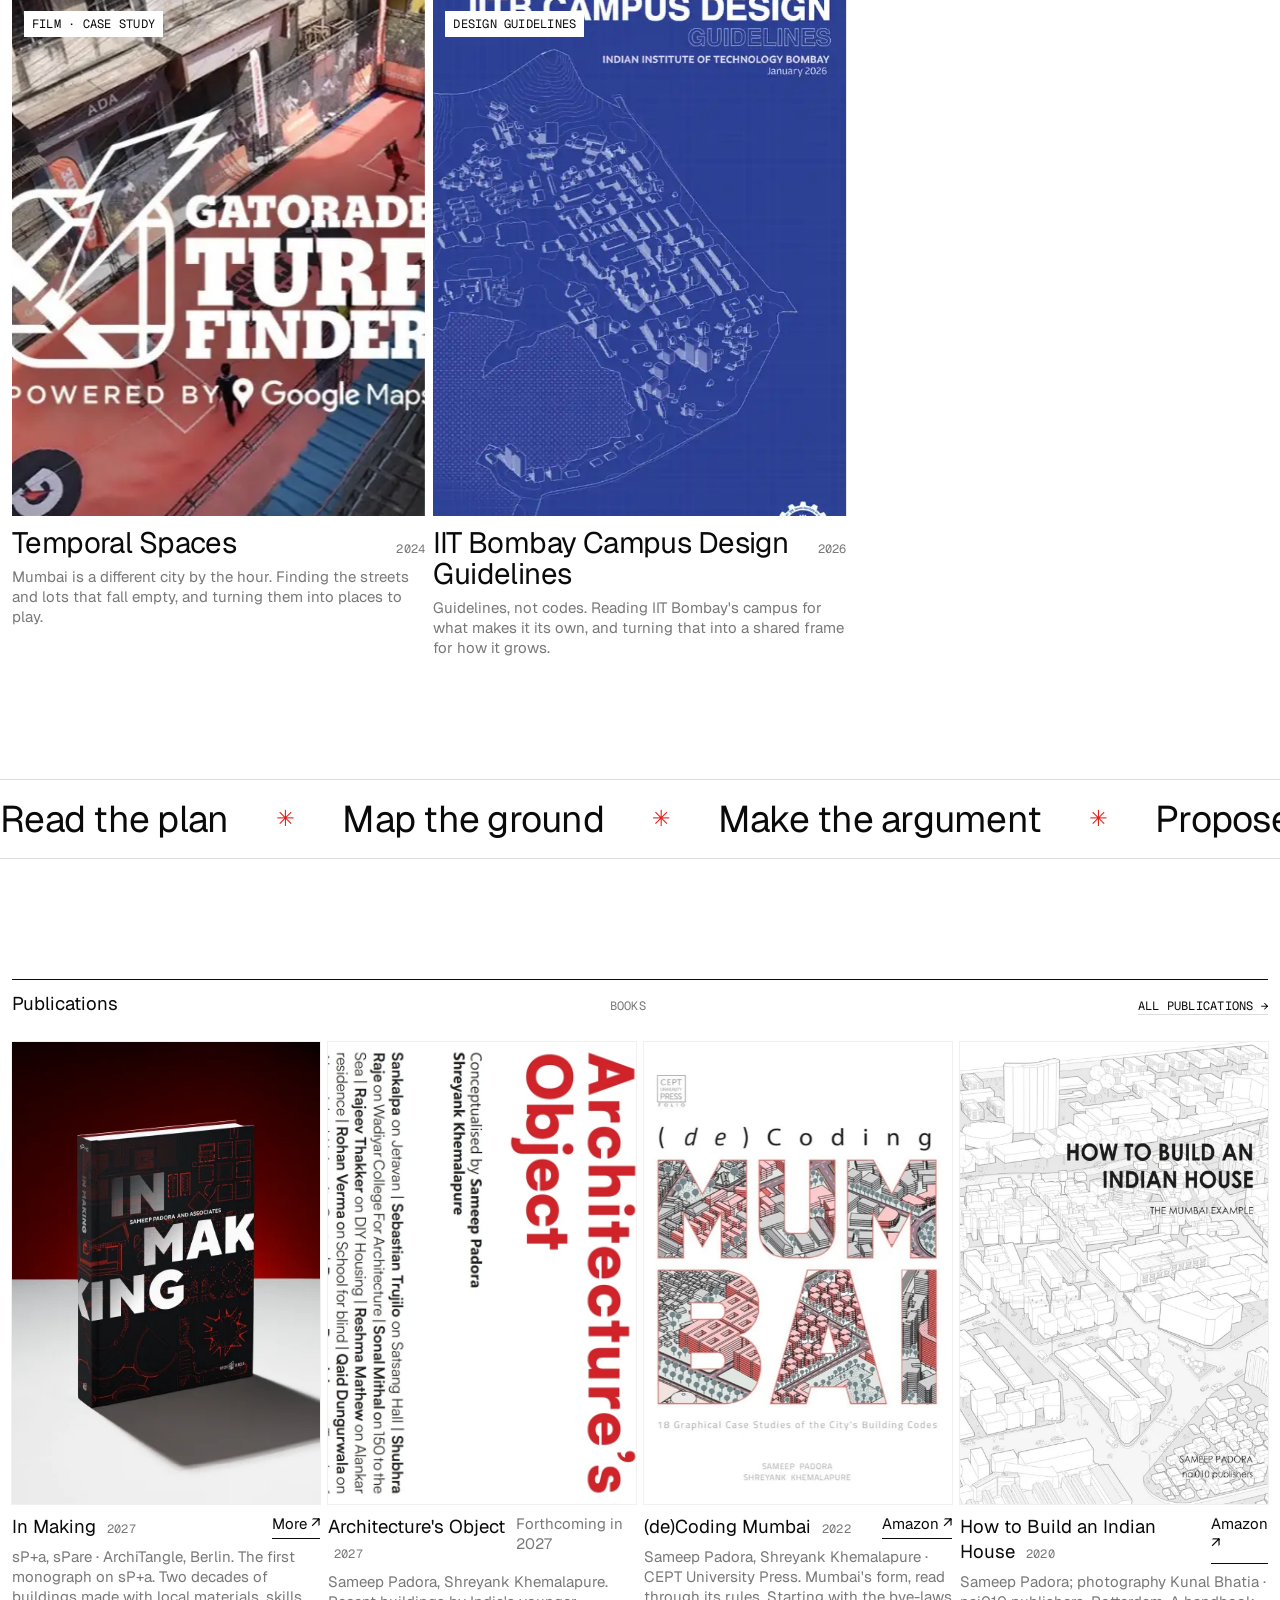
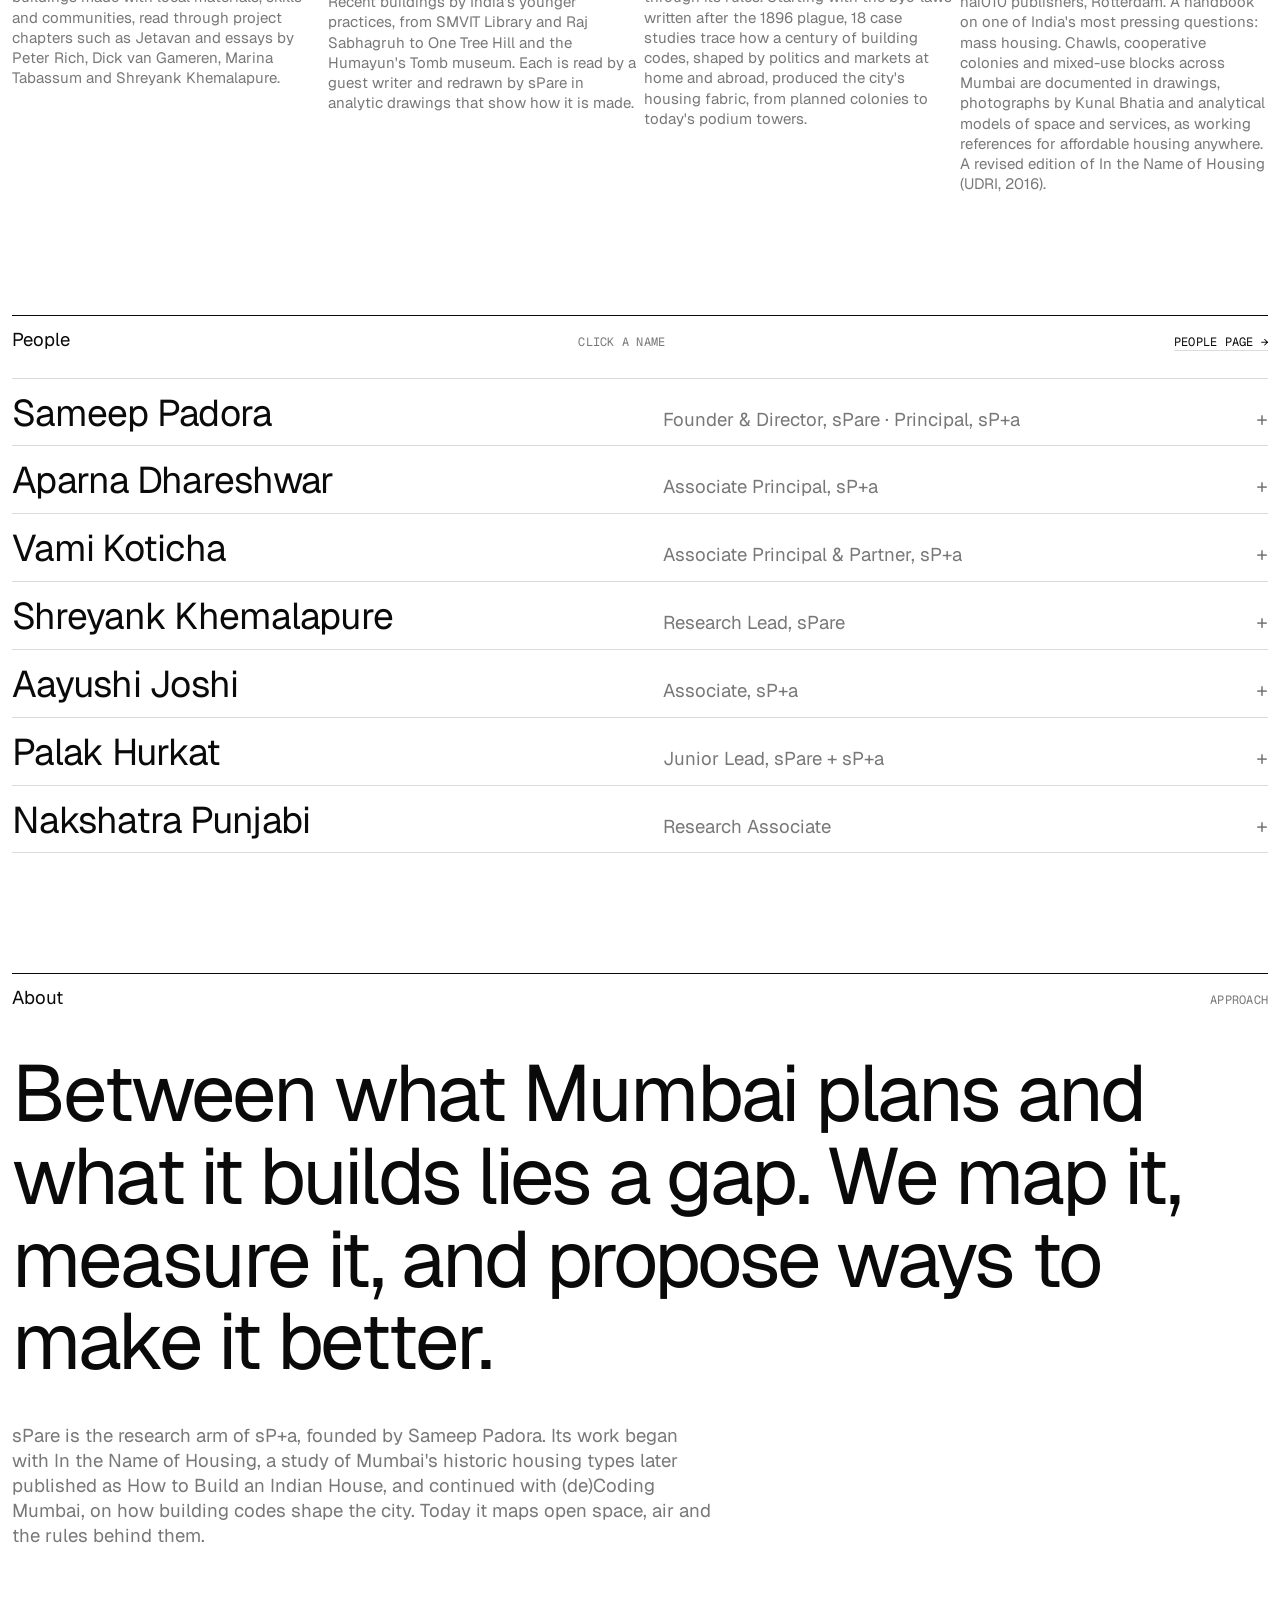
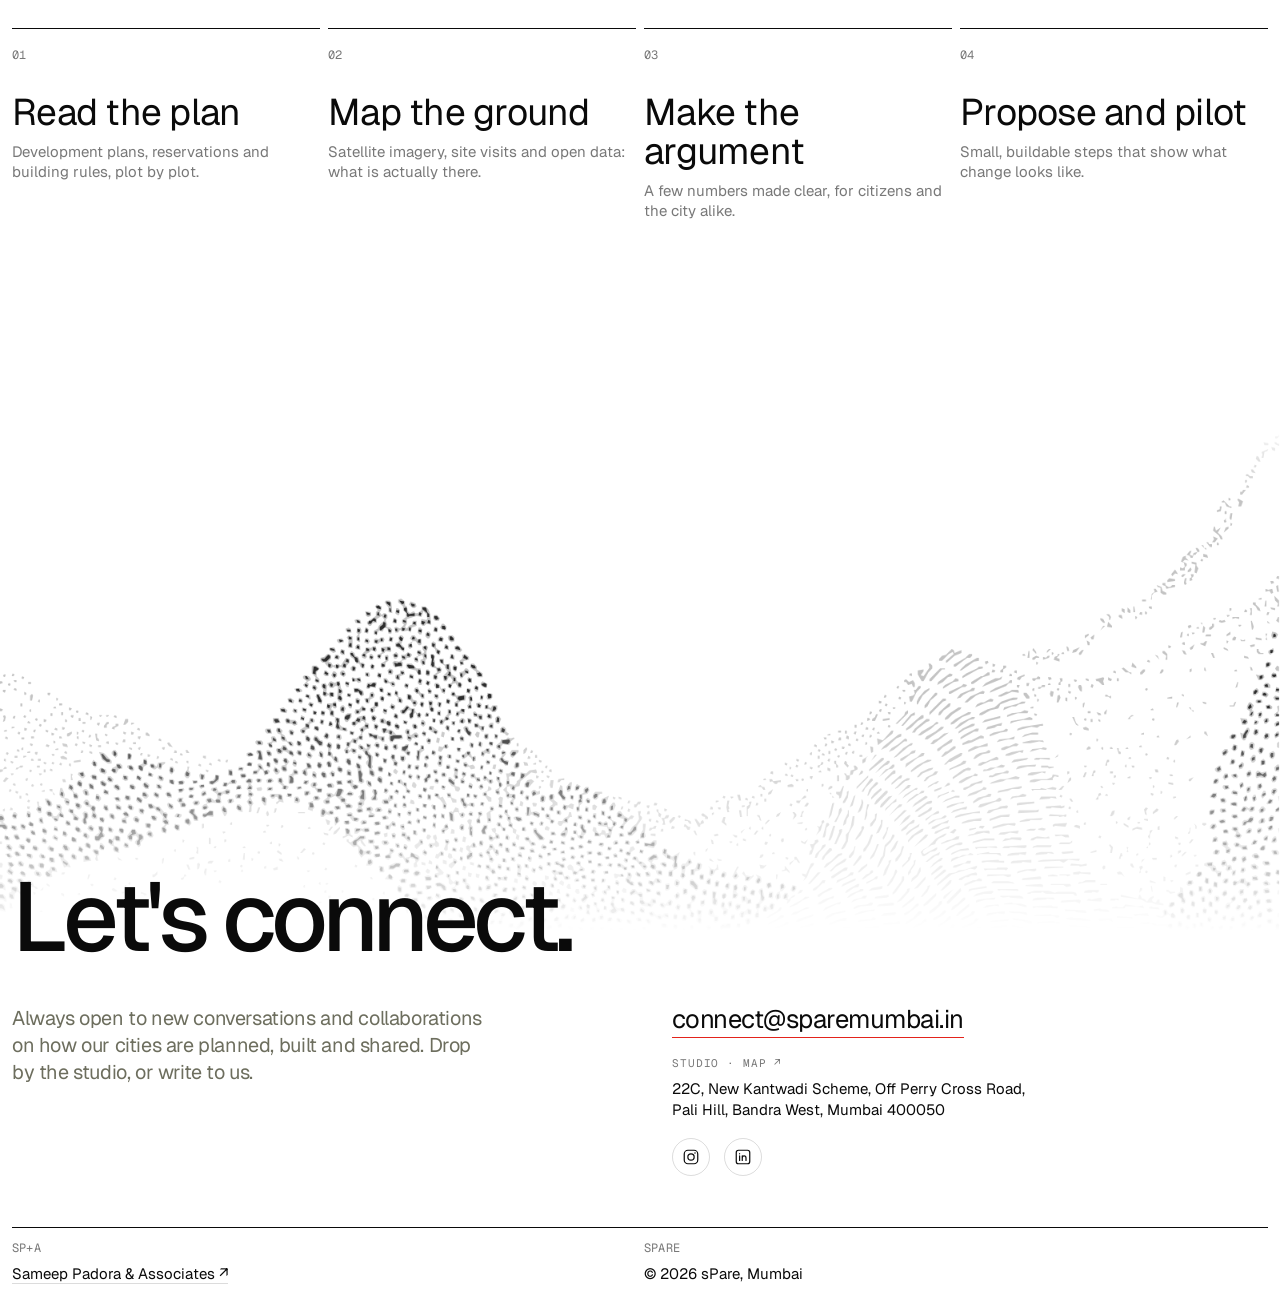
==== commit e6627186: "About statement: make it better" ====
--- a/index.html
+++ b/index.html
@@ -80,7 +80,7 @@
 </section>
 <section class="s about" id="about">
   <div class="sh rv"><h2>About</h2><span class="mono">Approach</span></div>
-  <p class="st" id="st">Between what Mumbai plans and what it builds lies a gap. We map it, measure it, and propose ways to close it.</p>
+  <p class="st" id="st">Between what Mumbai plans and what it builds lies a gap. We map it, measure it, and propose ways to make it better.</p>
   <p class="intro rv">sPare is the research arm of sP+a, founded by Sameep Padora. Its work began with In the Name of Housing, a study of Mumbai&#x27;s historic housing types later published as How to Build an Indian House, and continued with (de)Coding Mumbai, on how building codes shape the city. Today it maps open space, air and the rules behind them.</p>
   <div class="steps"><div class="step rv"><span class="mono n">01</span><h4>Read the plan</h4><p>Development plans, reservations and building rules, plot by plot.</p></div><div class="step rv"><span class="mono n">02</span><h4>Map the ground</h4><p>Satellite imagery, site visits and open data: what is actually there.</p></div><div class="step rv"><span class="mono n">03</span><h4>Make the argument</h4><p>A few numbers made clear, for citizens and the city alike.</p></div><div class="step rv"><span class="mono n">04</span><h4>Propose and pilot</h4><p>Small, buildable steps that show what change looks like.</p></div></div>
 </section>
